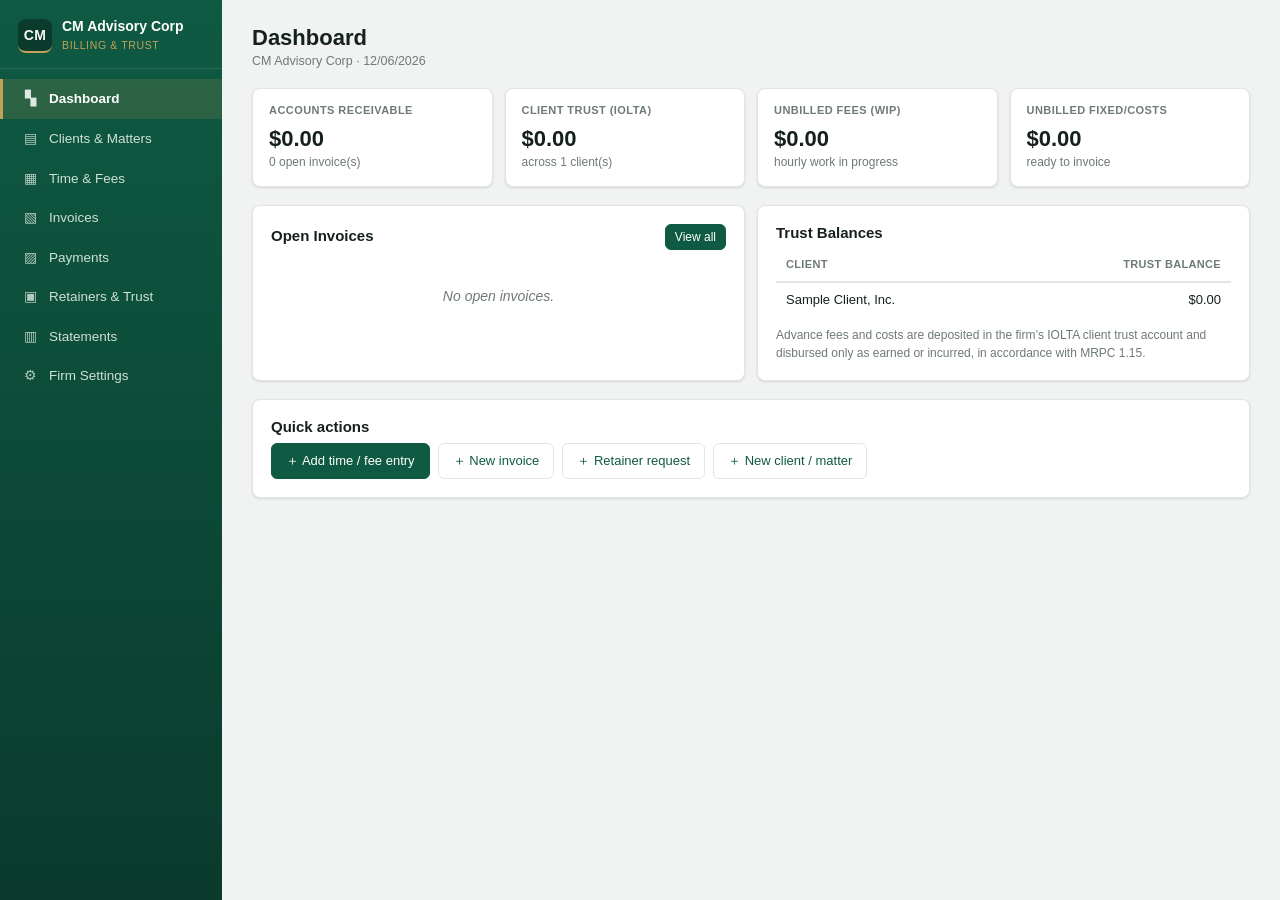
==== index.html @ bb2be41c "Move discounts from client level to matter level - Discount rules are now configured per matter (Cli" ====
<!DOCTYPE html>
<html lang="en">
<head>
<meta charset="UTF-8">
<meta name="viewport" content="width=device-width, initial-scale=1.0">
<title>Legal Billing &amp; Trust Manager</title>
<style>
  :root{
    /* CM Advisory Corp brand palette */
    --emerald:#0F5A43; --forest:#0A3B2D; --ink:#16211C; --gold:#C2A15A;
    --paper:#F7F6F1; --stone:#6E7A75;
    --bg:#f1f3f2; --panel:#ffffff; --muted:#6E7A75;
    --line:#e2e5e2; --accent:#0F5A43; --accent2:#0A3B2D; --accent-soft:#e7f0ec;
    --good:#0F5A43; --good-soft:#e7f0ec; --warn:#8a6d00; --warn-soft:#fbf3dc;
    --bad:#a8321f; --bad-soft:#fbeae7; --nc:#7a4fb5; --nc-soft:#f2ecfa;
    --radius:8px; --shadow:0 1px 3px rgba(16,33,28,.08),0 1px 2px rgba(16,33,28,.06);
  }
  *{box-sizing:border-box}
  html,body{margin:0;padding:0}
  body{font-family:'Poppins',-apple-system,BlinkMacSystemFont,"Segoe UI",Roboto,Helvetica,Arial,sans-serif;
    background:var(--bg); color:var(--ink); font-size:14px; line-height:1.45;}
  h1,h2,h3,h4{margin:0 0 .4em; font-weight:600; line-height:1.25;}
  a{color:var(--accent2);}
  button{font-family:inherit; font-size:13px; cursor:pointer;}
  input,select,textarea{font-family:inherit; font-size:13px; color:var(--ink);
    padding:7px 9px; border:1px solid var(--line); border-radius:6px; background:#fff; width:100%;}
  input:focus,select:focus,textarea:focus{outline:2px solid var(--accent-soft); border-color:var(--accent2);}
  textarea{resize:vertical; min-height:60px;}
  label{display:block; font-size:12px; color:var(--muted); margin:0 0 3px; font-weight:500;}
  .btn{background:var(--accent); color:#fff; border:1px solid var(--accent); padding:8px 14px;
    border-radius:6px; font-weight:500;}
  .btn:hover{background:var(--accent2);}
  .btn.sec{background:#fff; color:var(--accent); border-color:var(--line);}
  .btn.sec:hover{border-color:var(--accent2); background:var(--accent-soft);}
  .btn.ghost{background:transparent; color:var(--muted); border-color:transparent; padding:5px 8px;}
  .btn.ghost:hover{color:var(--ink); background:#eef0f3;}
  .btn.danger{background:#fff; color:var(--bad); border-color:var(--line);}
  .btn.danger:hover{background:var(--bad-soft); border-color:var(--bad);}
  .btn.sm{padding:5px 9px; font-size:12px;}
  .tag{display:inline-block; font-size:11px; padding:2px 8px; border-radius:20px; font-weight:600; white-space:nowrap;}
  .tag.good{background:var(--good-soft); color:var(--good);}
  .tag.warn{background:var(--warn-soft); color:var(--warn);}
  .tag.bad{background:var(--bad-soft); color:var(--bad);}
  .tag.nc{background:var(--nc-soft); color:var(--nc);}
  .tag.info{background:var(--accent-soft); color:var(--accent);}
  .tag.gray{background:#eceef1; color:var(--muted);}

  /* Layout */
  #app{display:flex; min-height:100vh;}
  #side{width:222px; background:linear-gradient(180deg,#0F5A43,#0A3B2D); color:#cfe0d8; flex:0 0 222px; padding:0; position:sticky; top:0; height:100vh; overflow:auto;}
  #side .brand{padding:18px 18px 14px; border-bottom:1px solid rgba(255,255,255,.10); display:flex; align-items:center; gap:10px;}
  #side .brand .mono{width:34px; height:34px; border-radius:8px; background:#0A3B2D; color:var(--paper); font-weight:700; font-size:14px; display:flex; align-items:center; justify-content:center; letter-spacing:.02em; border-bottom:2px solid var(--gold);}
  #side .brand b{color:#fff; font-size:14px; display:block; line-height:1.15;}
  #side .brand span{font-size:10.5px; color:var(--gold); letter-spacing:.06em; text-transform:uppercase;}
  #side nav{padding:10px 0;}
  #side nav a{display:flex; align-items:center; gap:10px; padding:10px 18px; color:#cfe0d8; text-decoration:none; font-size:13.5px; cursor:pointer; border-left:3px solid transparent;}
  #side nav a:hover{background:rgba(255,255,255,.06); color:#fff;}
  #side nav a.active{background:rgba(194,161,90,.16); color:#fff; border-left-color:var(--gold); font-weight:600;}
  #side nav a .ic{width:18px; text-align:center; opacity:.85;}
  #main{flex:1; min-width:0; padding:24px 30px 60px; max-width:1180px;}
  .topbar{display:flex; align-items:center; justify-content:space-between; margin-bottom:18px; gap:12px; flex-wrap:wrap;}
  .topbar h1{font-size:22px; margin:0;}
  .topbar .sub{color:var(--muted); font-size:12.5px;}

  .card{background:var(--panel); border:1px solid var(--line); border-radius:var(--radius); box-shadow:var(--shadow); padding:18px; margin-bottom:18px;}
  .card h3{font-size:15px; display:flex; align-items:center; gap:8px; justify-content:space-between;}
  .card h3 .r{font-weight:400;}
  .grid{display:grid; gap:12px;}
  .g2{grid-template-columns:1fr 1fr;}
  .g3{grid-template-columns:1fr 1fr 1fr;}
  .g4{grid-template-columns:repeat(4,1fr);}
  @media(max-width:760px){.g2,.g3,.g4{grid-template-columns:1fr;}}
  .row{display:flex; gap:10px; align-items:flex-end; flex-wrap:wrap;}
  .muted{color:var(--muted);}
  .small{font-size:12px;}
  .right{text-align:right;}
  .center{text-align:center;}
  .nowrap{white-space:nowrap;}
  .spacer{flex:1;}
  .hr{height:1px; background:var(--line); margin:14px 0; border:0;}
  .pill-row{display:flex; gap:8px; flex-wrap:wrap;}

  table{width:100%; border-collapse:collapse; font-size:13px;}
  th{text-align:left; font-size:11px; text-transform:uppercase; letter-spacing:.03em; color:var(--muted); font-weight:600; padding:8px 10px; border-bottom:2px solid var(--line);}
  td{padding:8px 10px; border-bottom:1px solid var(--line); vertical-align:top;}
  tr:last-child td{border-bottom:none;}
  tbody tr:hover{background:#fafbfc;}
  td.num,th.num{text-align:right; font-variant-numeric:tabular-nums; white-space:nowrap;}
  .empty{padding:30px; text-align:center; color:var(--muted); font-style:italic;}

  .stat{background:var(--panel); border:1px solid var(--line); border-radius:var(--radius); padding:14px 16px; box-shadow:var(--shadow);}
  .stat .k{font-size:11px; text-transform:uppercase; letter-spacing:.04em; color:var(--muted); font-weight:600;}
  .stat .v{font-size:22px; font-weight:700; margin-top:4px; font-variant-numeric:tabular-nums;}
  .stat .v.small{font-size:16px;}

  /* Modal */
  .modal-bg{position:fixed; inset:0; background:rgba(15,25,40,.5); display:flex; align-items:flex-start; justify-content:center; padding:40px 16px; z-index:100; overflow:auto;}
  .modal{background:#fff; border-radius:10px; width:100%; max-width:720px; box-shadow:0 20px 60px rgba(0,0,0,.3); overflow:hidden;}
  .modal.wide{max-width:920px;}
  .modal .mh{padding:16px 20px; border-bottom:1px solid var(--line); display:flex; justify-content:space-between; align-items:center;}
  .modal .mh h3{margin:0; font-size:16px;}
  .modal .mb{padding:20px; max-height:70vh; overflow:auto;}
  .modal .mf{padding:14px 20px; border-top:1px solid var(--line); display:flex; justify-content:flex-end; gap:10px; background:#fafbfc; flex-wrap:wrap;}
  .x{background:none; border:none; font-size:22px; color:var(--muted); cursor:pointer; line-height:1;}

  .chk{display:flex; align-items:center; gap:8px; font-size:13px; color:var(--ink);}
  .chk input{width:auto;}
  .fieldset{border:1px solid var(--line); border-radius:6px; padding:12px; margin-top:8px;}
  .fieldset legend{font-size:12px; color:var(--muted); font-weight:600; padding:0 6px;}
  .tier-row{display:grid; grid-template-columns:1.6fr .7fr 1.4fr auto auto; gap:8px; align-items:center; margin-bottom:8px;}
  @media(max-width:760px){.tier-row{grid-template-columns:1fr 1fr;}}

  .subhead{font-size:11px; text-transform:uppercase; letter-spacing:.04em; color:var(--muted); font-weight:700; margin:18px 0 8px; padding-bottom:5px; border-bottom:1px solid var(--line);}

  /* ===== Print document (invoice / statement / retainer) — CM Advisory brand ===== */
  #docwrap{background:#4a524e; padding:26px; display:none;}
  #docwrap.show{display:block;}
  .doc{background:#fff; max-width:8.5in; margin:0 auto 22px; padding:0.6in 0.65in; box-shadow:0 6px 26px rgba(0,0,0,.35);
    color:var(--ink); font-size:11.5px; line-height:1.5;
    font-family:'Poppins','Segoe UI',Helvetica,Arial,sans-serif;}
  .doc .lbl{color:var(--stone); font-size:9px; text-transform:uppercase; letter-spacing:.08em; font-weight:600;}
  .doc .doctitle{font-size:26px; letter-spacing:.06em; font-weight:600; color:var(--emerald); text-transform:uppercase; margin:0;}
  .doc h1,.doc h2,.doc h3{color:var(--emerald);}

  /* Masthead */
  .doc .lh{display:flex; justify-content:space-between; align-items:flex-start; gap:20px;}
  .doc .lh-logo{max-height:66px; max-width:260px;}
  .doc .lh-name{font-weight:700; color:var(--emerald); font-size:19px; line-height:1.1; letter-spacing:.01em;}
  .doc .lh-tag{color:var(--gold); font-size:9px; letter-spacing:.14em; text-transform:uppercase; margin-top:3px; font-weight:600;}
  .doc .lh-contact{font-size:10px; color:var(--stone); text-align:right; line-height:1.55;}
  .doc .lh-rule{border:none; border-top:2px solid var(--gold); margin:12px 0 0;}

  /* Meta / parties */
  .doc .meta{display:flex; justify-content:space-between; gap:24px; margin-top:20px;}
  .doc .party b{font-size:12.5px; color:var(--ink);}
  .doc .metatable{font-size:11px; min-width:220px;}
  .doc .metatable td{padding:2px 0; border:none;}
  .doc .metatable td:first-child{color:var(--stone); padding-right:16px;}
  .doc .metatable td:last-child{text-align:right; font-weight:500;}

  /* Amount-due summary band */
  .doc .summary{display:flex; margin:22px 0 6px; border:1px solid var(--line); border-radius:8px; overflow:hidden;}
  .doc .summary .cell{flex:1; padding:12px 16px; border-right:1px solid var(--line);}
  .doc .summary .cell:last-child{border-right:none;}
  .doc .summary .cell.due{background:var(--emerald); color:#fff;}
  .doc .summary .cell.due .lbl,.doc .summary .cell.due .amt{color:#fff;}
  .doc .summary .lbl{margin-bottom:3px;}
  .doc .summary .amt{font-size:17px; font-weight:600; font-variant-numeric:tabular-nums; color:var(--ink);}

  /* Line-item tables */
  .doc table{font-size:11px; border-collapse:collapse; width:100%;}
  .doc thead th{text-align:left; font-size:9px; text-transform:uppercase; letter-spacing:.06em; color:var(--stone);
    font-weight:600; padding:7px 8px; border-bottom:1px solid var(--line);}
  .doc tbody td{padding:7px 8px; border-bottom:1px solid #eef0ee; vertical-align:top;}
  .doc td.num,.doc th.num{text-align:right; font-variant-numeric:tabular-nums; white-space:nowrap;}
  .doc .sec-title td{background:var(--emerald); color:#fff; font-weight:600; text-transform:uppercase;
    letter-spacing:.06em; font-size:10px; padding:7px 10px; border:none;}
  .doc .subtot td{border-top:1px solid var(--gold); border-bottom:none; padding-top:7px; font-weight:600; color:var(--ink);}
  .doc .nc{color:var(--nc); font-style:italic;}
  .doc .muted{color:var(--stone);}
  /* Per-matter grouping */
  .doc .matter-hd{margin:22px 0 0; padding:7px 10px; background:var(--forest); color:#fff; font-weight:600;
    font-size:11.5px; letter-spacing:.03em; border-radius:5px 5px 0 0;}
  .doc .matter-hd .mnum{color:var(--gold); font-weight:500; font-size:10px; margin-left:8px;}
  .doc .matter-sub{padding:7px 10px; margin-bottom:4px;
    background:var(--paper); border:1px solid #e6e3d9; border-top:none; border-radius:0 0 5px 5px; font-weight:600; font-size:11px; color:var(--ink);}
  .doc .matter-sub .r{display:flex; justify-content:space-between; padding:1px 0;}
  .doc .matter-sub .r.disc{color:var(--emerald); font-weight:500;}
  .doc .matter-sub .r.tot{border-top:1px solid #e6e3d9; margin-top:3px; padding-top:4px;}
  .doc .matter-grp table:first-of-type{margin-top:0 !important;}

  /* Totals block */
  .doc .totals{width:290px; margin-left:auto; margin-top:14px;}
  .doc .totals td{padding:3px 2px; border:none; font-size:11px;}
  .doc .totals td:last-child{text-align:right; font-variant-numeric:tabular-nums;}
  .doc .totals tr.disc td{color:var(--emerald);}
  .doc .totals tr.rule td{border-top:1px solid var(--line); padding-top:6px;}
  .doc .totals tr.grand td{border-top:2px solid var(--emerald); font-weight:700; font-size:13.5px; padding-top:7px; color:var(--emerald);}
  .doc .totals tr.bal td{font-weight:700; font-size:13.5px; color:var(--ink);}

  /* Notes */
  .doc .note{font-size:10px; color:#3c463f; background:var(--paper); border:1px solid #e6e3d9; border-left:3px solid var(--gold);
    border-radius:5px; padding:9px 12px; margin-top:14px;}
  .doc .note b{color:var(--emerald);}
  .doc .note table td{border:none; padding:3px 8px; font-size:9.5px;}
  .doc .note table th{color:var(--stone); border-bottom:1px solid #e6e3d9; padding:3px 8px;}
  .doc .sig{margin-top:38px;}

  /* Remittance stub */
  .doc .stub{margin-top:26px; border-top:1.5px dashed var(--gold); padding-top:6px;}
  .doc .stub .cut{font-size:8.5px; color:var(--stone); letter-spacing:.12em; text-transform:uppercase; margin-bottom:8px;}
  .doc .stub .row2{display:flex; justify-content:space-between; align-items:flex-end; gap:20px;}
  .doc .stub .box{border:1px solid var(--line); border-radius:6px; padding:8px 12px; min-width:150px;}

  .docbar{position:sticky; top:0; background:var(--forest); padding:10px 16px; display:flex; gap:10px; align-items:center; margin:-26px -26px 26px; z-index:5;}
  .docbar .btn{background:var(--gold); color:var(--forest); border-color:var(--gold); font-weight:600;}
  .docbar .btn:hover{background:#d0b673;}
  .docbar .btn.sec{background:transparent; border-color:rgba(255,255,255,.3); color:#eaf0ec;}
  @media print{
    body{background:#fff;}
    #side,#main,.docbar,.noprint{display:none !important;}
    #docwrap{display:block !important; background:#fff; padding:0;}
    .doc{box-shadow:none; margin:0; max-width:none; padding:0.5in 0.55in; page-break-after:always;}
    .doc:last-child{page-break-after:auto;}
    .doc .sec-title td,.doc .summary .cell.due{-webkit-print-color-adjust:exact; print-color-adjust:exact;}
  }
</style>
</head>
<body>
<div id="app">
  <aside id="side">
    <div class="brand"><div class="mono">CM</div><div><b id="brandName">CM Advisory Corp</b><span id="brandSub">Billing &amp; Trust</span></div></div>
    <nav id="nav"></nav>
  </aside>
  <main id="main"></main>
</div>

<div id="docwrap"></div>
<div id="modalHost"></div>

<script>
/* =========================================================================
   Legal Billing & Trust Manager  —  single-file, local (localStorage) app
   Built for Michigan legal practice: itemized fees, trust/IOLTA (MRPC 1.15),
   reasonable-fee itemization (MRPC 1.5), tiered discounts.
   ========================================================================= */

/* ---------- storage ---------- */
const LS_KEY = 'legalBilling.v1';
const uid = (p='id') => p + '_' + Math.random().toString(36).slice(2,9) + Date.now().toString(36).slice(-4);

/* CM Advisory Corp primary lockup (brand guide asset), embedded for offline printing */
const BRAND_LOGO = "[data-uri]";
const BRAND_TAGLINE = "Corporate · Tax · Regulatory Advisory";

let DB = load();

function load(){
  try{
    const raw = localStorage.getItem(LS_KEY);
    if(raw) return migrate(JSON.parse(raw));
  }catch(e){ console.warn('load failed', e); }
  return seed();
}

/* Fill in newly-added fields and apply the firm letterhead once. */
function migrate(db){
  const f = db.firm || (db.firm = {});
  if(f.fax === undefined) f.fax = '';
  if(f.website === undefined) f.website = '';
  if(f.logo === undefined) f.logo = '';
  if(f.tagline === undefined) f.tagline = BRAND_TAGLINE;
  if(!f._letterhead){
    // Apply CM Advisory Corp letterhead (from the firm's letterhead document).
    f.name = 'CM Advisory Corp';
    f.line1 = '7457 Franklin Road, Suite 250';
    f.city = 'Bloomfield Hills'; f.state = 'Michigan'; f.zip = '48301';
    f.phone = '(248) 765-5427'; f.fax = '(248) 859-2985';
    f.website = '';
    f._letterhead = 'cm';
  }
  // Install the brand lockup once (users can replace or remove it in Settings).
  if(!f._brandLogo){
    if(!f.logo || f.logo === '') f.logo = BRAND_LOGO;
    f.tagline = f.tagline || BRAND_TAGLINE;
    f._brandLogo = 1;
  }
  // Move discounts from the client level to the matter level.
  (db.matters||[]).forEach(m=>{
    if(m.discount === undefined){
      const c=(db.clients||[]).find(x=>x.id===m.clientId);
      m.discount = (c && c.discount) ? JSON.parse(JSON.stringify(c.discount))
        : {type:'none', appliesTo:'hourly', note:'', tiers:[]};
    }
  });
  // Migrate existing invoices to per-matter discount snapshots/overrides.
  (db.invoices||[]).forEach(inv=>{
    if(inv.matterDiscounts === undefined){
      inv.matterDiscounts = {};
      (inv.matterIds||[]).forEach(mid=>{
        inv.matterDiscounts[mid] = {
          snapshot: inv.discountSnapshot ? JSON.parse(JSON.stringify(inv.discountSnapshot))
            : {type:'none', appliesTo:'hourly', note:'', tiers:[]},
          override: inv.discountOverride ? JSON.parse(JSON.stringify(inv.discountOverride))
            : {mode:'auto', tierId:'', customPct:0, keepAvailable:false}
        };
      });
    }
  });
  return db;
}
function save(){ localStorage.setItem(LS_KEY, JSON.stringify(DB)); }

function seed(){
  const clientId = uid('cl');
  const matterId = uid('mt');
  return {
    firm:{
      name:'CM Advisory Corp', line1:'7457 Franklin Road, Suite 250',
      city:'Bloomfield Hills', state:'Michigan', zip:'48301',
      phone:'(248) 765-5427', fax:'(248) 859-2985', website:'',
      logo:BRAND_LOGO, tagline:BRAND_TAGLINE, _letterhead:'cm', _brandLogo:1,
      email:'', barNo:'', ein:'',
      trustBank:'', trustAcct:'', invoicePrefix:'INV-', nextInvoiceNo:1001,
      retainerPrefix:'RET-', nextRetainerNo:1,
      terms:'Payment due within 30 days of invoice date.',
      trustNotice:'Advance fees and costs are deposited in the firm’s IOLTA client trust account and disbursed only as earned or incurred, in accordance with MRPC 1.15.'
    },
    timekeepers:[
      {id:uid('tk'), name:'Attorney', initials:'ATT', rate:350, active:true}
    ],
    clients:[{
      id:clientId, name:'Sample Client, Inc.', line1:'', city:'', state:'MI', zip:'',
      email:'', phone:'', contact:''
    }],
    matters:[{
      id:matterId, clientId, name:'General Representation', number:'0001',
      responsible:'', rate:350, status:'open',
      description:'',
      discount:{
        type:'tiered',
        appliesTo:'hourly',
        note:'“Paid in full” means payment of 100% of any and all fees and out-of-pocket expenses advanced, whether current or past due.',
        tiers:[
          {id:uid('t'), label:'Early payment', percent:20, cond:'days', days:10},
          {id:uid('t'), label:'Same-month payment', percent:10, cond:'eom', days:0}
        ]
      }
    }],
    entries:[],        // {id,matterId,type:'hourly'|'fixed'|'expense',date,tkId,desc,hours,rate,amount,noCharge,ncNote,invoiceId|null}
    invoices:[],       // see createInvoice
    payments:[],       // {id,clientId,invoiceId|null,date,amount,method,note}
    trust:[],          // {id,clientId,matterId|null,date,type:'deposit'|'apply'|'refund'|'adjust',amount,note,invoiceId|null}
    retainers:[],      // {id,number,clientId,matterId,date,amount,purpose,status}
    ui:{tab:'dashboard'}
  };
}

/* ---------- helpers ---------- */
const $ = (s,el=document)=>el.querySelector(s);
const money = n => (n<0?'-$':'$') + Math.abs(Number(n)||0).toLocaleString('en-US',{minimumFractionDigits:2,maximumFractionDigits:2});
const num = n => (Number(n)||0).toLocaleString('en-US',{minimumFractionDigits:2,maximumFractionDigits:2});
const esc = s => String(s??'').replace(/[&<>"]/g,c=>({'&':'&amp;','<':'&lt;','>':'&gt;','"':'&quot;'}[c]));
const todayISO = () => new Date().toISOString().slice(0,10);
function fmtDate(iso){ if(!iso) return ''; const [y,m,d]=iso.split('-'); return `${m}/${d}/${y}`; }
function cityStateZip(city,state,zip){ const cs=[city,state].filter(Boolean).join(', '); return [cs,zip].filter(Boolean).join(' '); }
function addDays(iso,n){ const d=new Date(iso+'T00:00:00'); d.setDate(d.getDate()+n); return d.toISOString().slice(0,10); }
function endOfMonth(iso){ const d=new Date(iso+'T00:00:00'); const e=new Date(d.getFullYear(), d.getMonth()+1, 0); return e.toISOString().slice(0,10); }
function clientById(id){ return DB.clients.find(c=>c.id===id); }
function matterById(id){ return DB.matters.find(m=>m.id===id); }
function mattersFor(clientId){ return DB.matters.filter(m=>m.clientId===clientId); }
function tkById(id){ return DB.timekeepers.find(t=>t.id===id); }
function tkLabel(id){ const t=tkById(id); return t?`${t.name} (${t.initials})`:'—'; }

/* entry amount recompute */
function entryAmount(e){
  if(e.type==='hourly') return e.noCharge ? 0 : round2((Number(e.hours)||0)*(Number(e.rate)||0));
  return round2(Number(e.amount)||0);
}
function round2(n){ return Math.round((Number(n)||0)*100)/100; }

/* ---------- routing ---------- */
const TABS = [
  {id:'dashboard', label:'Dashboard', ic:'▚'},
  {id:'clients', label:'Clients & Matters', ic:'▤'},
  {id:'time', label:'Time & Fees', ic:'▦'},
  {id:'invoices', label:'Invoices', ic:'▧'},
  {id:'payments', label:'Payments', ic:'▨'},
  {id:'trust', label:'Retainers & Trust', ic:'▣'},
  {id:'statements', label:'Statements', ic:'▥'},
  {id:'settings', label:'Firm Settings', ic:'⚙'},
];

function render(){
  $('#brandName').textContent = DB.firm.name || 'Legal Billing';
  const nav = $('#nav');
  nav.innerHTML = TABS.map(t=>`<a data-tab="${t.id}" class="${DB.ui.tab===t.id?'active':''}"><span class="ic">${t.ic}</span>${t.label}</a>`).join('');
  nav.querySelectorAll('a').forEach(a=>a.onclick=()=>{ DB.ui.tab=a.dataset.tab; save(); render(); window.scrollTo(0,0); });
  const main = $('#main');
  hideDoc();
  ({dashboard:viewDashboard, clients:viewClients, time:viewTime, invoices:viewInvoices,
    payments:viewPayments, trust:viewTrust, statements:viewStatements, settings:viewSettings}[DB.ui.tab]||viewDashboard)(main);
}

/* =========================================================================
   DASHBOARD
   ========================================================================= */
function viewDashboard(main){
  const openInv = DB.invoices.filter(i=>i.status!=='paid'&&i.status!=='void');
  const arTotal = openInv.reduce((s,i)=>s+invoiceBalance(i),0);
  const trustTotal = DB.clients.reduce((s,c)=>s+trustBalance(c.id),0);
  const wipHourly = unbilledEntries().filter(e=>e.type==='hourly').reduce((s,e)=>s+entryAmount(e),0);
  const wipOther = unbilledEntries().filter(e=>e.type!=='hourly').reduce((s,e)=>s+entryAmount(e),0);

  main.innerHTML = `
    <div class="topbar"><div><h1>Dashboard</h1><div class="sub">${esc(DB.firm.name)} · ${fmtDate(todayISO())}</div></div></div>
    <div class="grid g4" style="margin-bottom:18px">
      <div class="stat"><div class="k">Accounts Receivable</div><div class="v">${money(arTotal)}</div><div class="small muted">${openInv.length} open invoice(s)</div></div>
      <div class="stat"><div class="k">Client Trust (IOLTA)</div><div class="v">${money(trustTotal)}</div><div class="small muted">across ${DB.clients.length} client(s)</div></div>
      <div class="stat"><div class="k">Unbilled Fees (WIP)</div><div class="v">${money(wipHourly)}</div><div class="small muted">hourly work in progress</div></div>
      <div class="stat"><div class="k">Unbilled Fixed/Costs</div><div class="v">${money(wipOther)}</div><div class="small muted">ready to invoice</div></div>
    </div>

    <div class="grid g2">
      <div class="card">
        <h3>Open Invoices <span class="r"><button class="btn sm" data-go="invoices">View all</button></span></h3>
        ${openInv.length? `<table><thead><tr><th>Invoice</th><th>Client</th><th class="num">Balance</th><th>Status</th></tr></thead><tbody>`+
          openInv.slice(0,8).map(i=>`<tr style="cursor:pointer" data-openinv="${i.id}"><td><b>${esc(i.number)}</b><br><span class="small muted">${fmtDate(i.date)}</span></td>
            <td>${esc(clientById(i.clientId)?.name||'—')}</td><td class="num">${money(invoiceBalance(i))}</td><td>${invStatusTag(i)}</td></tr>`).join('')+
          `</tbody></table>` : `<div class="empty">No open invoices.</div>`}
      </div>
      <div class="card">
        <h3>Trust Balances</h3>
        ${DB.clients.length? `<table><thead><tr><th>Client</th><th class="num">Trust Balance</th></tr></thead><tbody>`+
          DB.clients.map(c=>`<tr><td>${esc(c.name)}</td><td class="num ${trustBalance(c.id)<0?'':''}">${money(trustBalance(c.id))}</td></tr>`).join('')+
          `</tbody></table>` : `<div class="empty">No clients yet.</div>`}
        <div class="note small muted" style="margin-top:10px">${esc(DB.firm.trustNotice)}</div>
      </div>
    </div>

    <div class="card">
      <h3>Quick actions</h3>
      <div class="pill-row">
        <button class="btn" data-go="time">＋ Add time / fee entry</button>
        <button class="btn sec" data-go="invoices" id="qNewInv">＋ New invoice</button>
        <button class="btn sec" data-go="trust" id="qRetainer">＋ Retainer request</button>
        <button class="btn sec" data-go="clients">＋ New client / matter</button>
      </div>
    </div>`;
  main.querySelectorAll('[data-go]').forEach(b=>b.onclick=()=>{ DB.ui.tab=b.dataset.go; save(); render(); });
  main.querySelectorAll('[data-openinv]').forEach(t=>t.onclick=()=>{ openInvoiceDoc(t.dataset.openinv); });
}

/* =========================================================================
   CLIENTS & MATTERS
   ========================================================================= */
function viewClients(main){
  main.innerHTML = `
    <div class="topbar"><div><h1>Clients &amp; Matters</h1><div class="sub">Client billing profiles, matters, and discount rules</div></div>
      <button class="btn" id="newClient">＋ New Client</button></div>
    <div id="clientList"></div>`;
  $('#newClient').onclick=()=>editClient();
  const list = $('#clientList');
  if(!DB.clients.length){ list.innerHTML=`<div class="card"><div class="empty">No clients yet. Create your first client to begin.</div></div>`; return; }
  list.innerHTML = DB.clients.map(c=>{
    const ms = mattersFor(c.id);
    return `<div class="card">
      <h3>${esc(c.name)}
        <span class="r">
          <button class="btn sm sec" data-editcl="${c.id}">Edit</button>
          <button class="btn sm sec" data-addmt="${c.id}">＋ Matter</button>
        </span></h3>
      <div class="small muted" style="margin-bottom:6px">
        ${[c.line1, [c.city,c.state,c.zip].filter(Boolean).join(', ')].filter(Boolean).join(' · ')||'No address'}
        ${c.email?' · '+esc(c.email):''} ${c.phone?' · '+esc(c.phone):''}
      </div>
      ${ms.length? `<table><thead><tr><th>Matter</th><th>No.</th><th class="num">Rate</th><th>Discount</th><th>Status</th><th class="num">Unbilled</th><th></th></tr></thead><tbody>`+
        ms.map(m=>{
          const wip = unbilledEntries().filter(e=>e.matterId===m.id).reduce((s,e)=>s+entryAmount(e),0);
          return `<tr><td><b>${esc(m.name)}</b>${m.description?`<br><span class="small muted">${esc(m.description)}</span>`:''}</td>
            <td class="small">${esc(m.number||'—')}</td><td class="num">${money(m.rate)}</td>
            <td>${discountSummary(m)}</td>
            <td>${m.status==='open'?'<span class="tag good">Open</span>':'<span class="tag gray">Closed</span>'}</td>
            <td class="num">${money(wip)}</td>
            <td class="right"><button class="btn ghost sm" data-editmt="${m.id}">Edit</button></td></tr>`;
        }).join('')+`</tbody></table>` : `<div class="empty small">No matters yet.</div>`}
    </div>`;
  }).join('');
  list.querySelectorAll('[data-editcl]').forEach(b=>b.onclick=()=>editClient(clientById(b.dataset.editcl)));
  list.querySelectorAll('[data-addmt]').forEach(b=>b.onclick=()=>editMatter(null,b.dataset.addmt));
  list.querySelectorAll('[data-editmt]').forEach(b=>b.onclick=()=>editMatter(matterById(b.dataset.editmt)));
}

function discountSummary(o){
  const d=o.discount||{type:'none'};
  if(d.type==='none') return `<span class="tag gray">None</span>`;
  const scope = d.appliesTo==='all'?'all fees':'hourly';
  if(d.type==='flat') return `<span class="tag info" title="Flat ${d.tiers?.[0]?.percent||0}% off ${scope}">Flat ${d.tiers?.[0]?.percent||0}%</span>`;
  const tiers=(d.tiers||[]).map(t=>`<span class="tag info" title="${esc(condLabel(t))}">${t.percent}%</span>`).join(' ');
  return `${tiers} <span class="small muted">(${scope})</span>`;
}
function condLabel(t){
  if(t.cond==='days') return `if paid in full within ${t.days} day(s) of invoice`;
  if(t.cond==='eom') return `if paid in full by end of invoice month`;
  if(t.cond==='date') return `if paid in full by ${fmtDate(t.byDate)}`;
  return 'always';
}

/* Reusable discount-rules editor. Appends a fieldset to `body` and mutates target.discount. */
function renderDiscountFieldset(body, target){
  if(!target.discount) target.discount={type:'none', appliesTo:'hourly', note:'', tiers:[]};
  const d=target.discount;
  const fs=document.createElement('div');
  fs.innerHTML=`<fieldset class="fieldset" style="margin-top:16px">
    <legend>Discount rules (this matter)</legend>
    <div class="grid g2">
      <div><label>Discount type</label>
        <select id="d_type">
          <option value="none">None</option>
          <option value="flat">Flat (single %)</option>
          <option value="tiered">Tiered (by payment date)</option>
        </select></div>
      <div><label>Applies to</label>
        <select id="d_applies">
          <option value="hourly">Hourly fees only</option>
          <option value="all">All fees (hourly + fixed)</option>
        </select></div>
    </div>
    <div id="tiersWrap" style="margin-top:10px"></div>
    <div><label>“Paid in full” / discount note (prints on invoice)</label>
      <textarea id="d_note">${esc(d.note||'')}</textarea></div>
  </fieldset>`;
  body.appendChild(fs);
  $('#d_type',body).value=d.type||'none'; $('#d_applies',body).value=d.appliesTo||'hourly';
  function renderTiers(){
    const type=$('#d_type',body).value;
    const wrap=$('#tiersWrap',body);
    if(type==='none'){ wrap.innerHTML=`<div class="small muted">This matter receives no discount.</div>`; return; }
    if(type==='flat'){
      if(!d.tiers[0]) d.tiers[0]={id:uid('t'),label:'Discount',percent:10,cond:'always',days:0};
      d.tiers=[d.tiers[0]];
      wrap.innerHTML=`<div class="row"><div style="max-width:160px"><label>Percent off</label>
        <input type="number" id="flat_pct" value="${d.tiers[0].percent}" min="0" max="100" step="0.5"></div>
        <div class="small muted">Applied to every invoice automatically.</div></div>`;
      $('#flat_pct',body).oninput=e=>d.tiers[0].percent=Number(e.target.value)||0;
      return;
    }
    wrap.innerHTML=`<div id="tierList"></div><button class="btn sec sm" id="addTier" type="button">＋ Add tier</button>`;
    drawTierList();
    $('#addTier',body).onclick=()=>{ d.tiers.push({id:uid('t'),label:'',percent:10,cond:'days',days:10}); drawTierList(); };
    function drawTierList(){
      const tl=$('#tierList',body);
      tl.innerHTML=d.tiers.map((t,i)=>`
        <div class="tier-row" data-i="${i}">
          <input placeholder="Label (e.g. Early payment)" class="t_label" value="${esc(t.label)}">
          <input type="number" class="t_pct" value="${t.percent}" min="0" max="100" step="0.5" title="Percent">
          <select class="t_cond">
            <option value="days"${t.cond==='days'?' selected':''}>within N days of invoice</option>
            <option value="eom"${t.cond==='eom'?' selected':''}>by end of invoice month</option>
          </select>
          <input type="number" class="t_days" value="${t.days||0}" min="0" step="1" title="Days" style="${t.cond==='days'?'':'visibility:hidden'}">
          <button class="btn ghost sm t_del" type="button" title="Remove">✕</button>
        </div>`).join('') || `<div class="small muted">No tiers.</div>`;
      tl.querySelectorAll('.tier-row').forEach(r=>{
        const i=+r.dataset.i, t=d.tiers[i];
        r.querySelector('.t_label').oninput=e=>t.label=e.target.value;
        r.querySelector('.t_pct').oninput=e=>t.percent=Number(e.target.value)||0;
        r.querySelector('.t_days').oninput=e=>t.days=Number(e.target.value)||0;
        r.querySelector('.t_cond').onchange=e=>{ t.cond=e.target.value; drawTierList(); };
        r.querySelector('.t_del').onclick=()=>{ d.tiers.splice(i,1); drawTierList(); };
      });
    }
  }
  renderTiers();
  $('#d_type',body).onchange=renderTiers;
}
/* Read the discount fieldset back into target.discount. */
function commitDiscountFieldset(target){
  if(!target.discount) target.discount={type:'none',appliesTo:'hourly',note:'',tiers:[]};
  target.discount.type=$('#d_type').value;
  target.discount.appliesTo=$('#d_applies').value;
  target.discount.note=$('#d_note').value;
  if(target.discount.type==='none') target.discount.tiers=[];
}

function editClient(c){
  const isNew=!c;
  c = c ? JSON.parse(JSON.stringify(c)) : {id:uid('cl'), name:'', line1:'', city:'', state:'MI', zip:'', email:'', phone:'', contact:''};
  openModal(isNew?'New Client':'Edit Client', body=>{
    body.innerHTML = `
      <div class="grid g2">
        <div><label>Client name *</label><input id="c_name" value="${esc(c.name)}"></div>
        <div><label>Contact person</label><input id="c_contact" value="${esc(c.contact)}"></div>
        <div><label>Address line</label><input id="c_line1" value="${esc(c.line1)}"></div>
        <div class="grid g3" style="gap:8px">
          <div><label>City</label><input id="c_city" value="${esc(c.city)}"></div>
          <div><label>State</label><input id="c_state" value="${esc(c.state)}"></div>
          <div><label>ZIP</label><input id="c_zip" value="${esc(c.zip)}"></div>
        </div>
        <div><label>Email</label><input id="c_email" value="${esc(c.email)}"></div>
        <div><label>Phone</label><input id="c_phone" value="${esc(c.phone)}"></div>
      </div>
      <div class="small muted" style="margin-top:10px">Discounts are configured per matter — set them when you add or edit a matter.</div>`;
  }, ()=>{
    const g=id=>$('#'+id).value.trim();
    c.name=g('c_name'); if(!c.name){ alert('Client name is required.'); return false; }
    c.contact=g('c_contact'); c.line1=g('c_line1'); c.city=g('c_city'); c.state=g('c_state'); c.zip=g('c_zip');
    c.email=g('c_email'); c.phone=g('c_phone');
    const ex=DB.clients.find(x=>x.id===c.id);
    if(ex) Object.assign(ex,c); else DB.clients.push(c);
    save(); render(); return true;
  });
}

function editMatter(m, clientId){
  const isNew=!m;
  m = m ? JSON.parse(JSON.stringify(m)) : {id:uid('mt'), clientId, name:'', number:'', responsible:'', rate:(clientDefaultRate(clientId)), status:'open', description:'', discount:{type:'none',appliesTo:'hourly',note:'',tiers:[]}};
  if(!m.discount) m.discount={type:'none',appliesTo:'hourly',note:'',tiers:[]};
  openModal(isNew?'New Matter':'Edit Matter', body=>{
    body.innerHTML=`
      <div class="grid g2">
        <div><label>Client</label><select id="m_client">${DB.clients.map(c=>`<option value="${c.id}"${c.id===m.clientId?' selected':''}>${esc(c.name)}</option>`).join('')}</select></div>
        <div><label>Matter / file number</label><input id="m_number" value="${esc(m.number)}"></div>
        <div style="grid-column:1/-1"><label>Matter name *</label><input id="m_name" value="${esc(m.name)}"></div>
        <div><label>Default hourly rate</label><input type="number" id="m_rate" value="${m.rate}" step="5"></div>
        <div><label>Responsible attorney</label><input id="m_resp" value="${esc(m.responsible)}"></div>
        <div><label>Status</label><select id="m_status"><option value="open"${m.status==='open'?' selected':''}>Open</option><option value="closed"${m.status==='closed'?' selected':''}>Closed</option></select></div>
        <div style="grid-column:1/-1"><label>Description (optional)</label><textarea id="m_desc">${esc(m.description)}</textarea></div>
      </div>`;
    renderDiscountFieldset(body, m);
  }, ()=>{
    m.clientId=$('#m_client').value; m.number=$('#m_number').value.trim(); m.name=$('#m_name').value.trim();
    if(!m.name){ alert('Matter name required.'); return false; }
    m.rate=Number($('#m_rate').value)||0; m.responsible=$('#m_resp').value.trim();
    m.status=$('#m_status').value; m.description=$('#m_desc').value.trim();
    commitDiscountFieldset(m);
    const ex=DB.matters.find(x=>x.id===m.id);
    if(ex) Object.assign(ex,m); else DB.matters.push(m);
    save(); render(); return true;
  }, isNew?null:{delete:()=>{
    if(DB.entries.some(e=>e.matterId===m.id)){ alert('Cannot delete: this matter has time/fee entries.'); return; }
    if(confirm('Delete this matter?')){ DB.matters=DB.matters.filter(x=>x.id!==m.id); save(); render(); closeModal(); }
  }});
}
function clientDefaultRate(clientId){
  const ms=mattersFor(clientId); if(ms[0]) return ms[0].rate;
  return DB.timekeepers[0]?.rate||350;
}

/* =========================================================================
   TIME & FEES
   ========================================================================= */
function viewTime(main){
  const f = viewTime._f || (viewTime._f={clientId:'', matterId:'', type:'all', unbilled:true});
  main.innerHTML=`
    <div class="topbar"><div><h1>Time &amp; Fees</h1><div class="sub">Hourly time, fixed fees, and out-of-pocket expenses</div></div>
      <div class="pill-row">
        <button class="btn" data-add="hourly">＋ Hourly time</button>
        <button class="btn sec" data-add="fixed">＋ Fixed fee</button>
        <button class="btn sec" data-add="expense">＋ Expense</button>
      </div></div>
    <div class="card">
      <div class="row" style="margin-bottom:12px">
        <div style="min-width:200px"><label>Client</label><select id="f_client"><option value="">All clients</option>${DB.clients.map(c=>`<option value="${c.id}">${esc(c.name)}</option>`).join('')}</select></div>
        <div style="min-width:200px"><label>Matter</label><select id="f_matter"><option value="">All matters</option></select></div>
        <div style="min-width:140px"><label>Type</label><select id="f_type"><option value="all">All types</option><option value="hourly">Hourly</option><option value="fixed">Fixed fee</option><option value="expense">Expense</option></select></div>
        <div><label>&nbsp;</label><label class="chk"><input type="checkbox" id="f_unbilled"> Unbilled only</label></div>
      </div>
      <div id="entryTable"></div>
    </div>`;
  const cS=$('#f_client'), mS=$('#f_matter'), tS=$('#f_type'), uC=$('#f_unbilled');
  cS.value=f.clientId; tS.value=f.type; uC.checked=f.unbilled;
  function fillMatters(){
    mS.innerHTML=`<option value="">All matters</option>`+ (f.clientId?mattersFor(f.clientId):DB.matters)
      .map(m=>`<option value="${m.id}">${esc((clientById(m.clientId)?.name||'')+' — '+m.name)}</option>`).join('');
    mS.value=f.matterId||'';
  }
  fillMatters();
  cS.onchange=()=>{ f.clientId=cS.value; f.matterId=''; fillMatters(); drawEntries(); };
  mS.onchange=()=>{ f.matterId=mS.value; drawEntries(); };
  tS.onchange=()=>{ f.type=tS.value; drawEntries(); };
  uC.onchange=()=>{ f.unbilled=uC.checked; drawEntries(); };
  main.querySelectorAll('[data-add]').forEach(b=>b.onclick=()=>editEntry(null,b.dataset.add,f.matterId));
  drawEntries();

  function drawEntries(){
    let list = DB.entries.slice();
    if(f.clientId) list=list.filter(e=>matterById(e.matterId)?.clientId===f.clientId);
    if(f.matterId) list=list.filter(e=>e.matterId===f.matterId);
    if(f.type!=='all') list=list.filter(e=>e.type===f.type);
    if(f.unbilled) list=list.filter(e=>!e.invoiceId);
    list.sort((a,b)=>(b.date||'').localeCompare(a.date||''));
    const tbl=$('#entryTable');
    if(!list.length){ tbl.innerHTML=`<div class="empty">No entries match.</div>`; return; }
    const total=list.reduce((s,e)=>s+entryAmount(e),0);
    tbl.innerHTML=`<table><thead><tr>
      <th>Date</th><th>Matter</th><th>Type</th><th>Description</th><th class="num">Hrs</th><th class="num">Rate</th><th class="num">Amount</th><th>Status</th><th></th>
      </tr></thead><tbody>`+
      list.map(e=>{
        const m=matterById(e.matterId), c=clientById(m?.clientId);
        return `<tr>
          <td class="nowrap">${fmtDate(e.date)}</td>
          <td class="small">${esc(c?.name||'')}<br>${esc(m?.name||'')}</td>
          <td>${typeTag(e.type)}</td>
          <td>${esc(e.desc)} ${e.noCharge?`<div><span class="tag nc">No Charge</span> <span class="small muted">${esc(e.ncNote||'')}</span></div>`:''}</td>
          <td class="num">${e.type==='hourly'?num(e.hours):''}</td>
          <td class="num">${e.type==='hourly'?money(e.rate):''}</td>
          <td class="num">${e.noCharge?'<span class="muted">$0.00</span>':money(entryAmount(e))}</td>
          <td>${e.invoiceId?`<span class="tag gray">Billed</span>`:`<span class="tag good">Unbilled</span>`}</td>
          <td class="right">${e.invoiceId?'':`<button class="btn ghost sm" data-edit="${e.id}">Edit</button>`}</td>
        </tr>`;
      }).join('')+
      `</tbody><tfoot><tr><td colspan="6" class="right"><b>Total (charged):</b></td><td class="num"><b>${money(total)}</b></td><td colspan="2"></td></tr></tfoot></table>`;
    tbl.querySelectorAll('[data-edit]').forEach(b=>b.onclick=()=>editEntry(DB.entries.find(x=>x.id===b.dataset.edit)));
  }
}
function typeTag(t){ return t==='hourly'?'<span class="tag info">Hourly</span>':t==='fixed'?'<span class="tag warn">Fixed</span>':'<span class="tag gray">Expense</span>'; }

function editEntry(e, type, presetMatter, prefill){
  const isNew=!e;
  type = e?e.type:type;
  const defaults = {id:uid('en'), matterId:presetMatter||'', type, date:todayISO(), tkId:DB.timekeepers[0]?.id||'',
        desc:'', hours:0, rate:0, amount:0, noCharge:false, ncNote:'No charge as a professional courtesy.', invoiceId:null};
  e = e ? {...e} : {...defaults, ...(prefill||{}), id:uid('en'), type, invoiceId:null};
  openModal(isNew?('New '+(type==='hourly'?'Hourly Entry':type==='fixed'?'Fixed Fee':'Expense')):'Edit Entry', body=>{
    body.innerHTML=`
      <div class="grid g2">
        <div><label>Client &amp; Matter *</label><select id="e_matter">
          <option value="">— select —</option>
          ${DB.matters.map(m=>`<option value="${m.id}"${m.id===e.matterId?' selected':''}>${esc((clientById(m.clientId)?.name||'')+' — '+m.name)}</option>`).join('')}
        </select></div>
        <div><label>Date</label><input type="date" id="e_date" value="${e.date}"></div>
        ${type==='hourly'?`
        <div><label>Timekeeper</label><select id="e_tk">${DB.timekeepers.map(t=>`<option value="${t.id}"${t.id===e.tkId?' selected':''}>${esc(t.name+' ('+t.initials+')')}</option>`).join('')}</select></div>
        <div class="grid g2" style="gap:8px">
          <div><label>Hours</label><input type="number" id="e_hours" value="${e.hours}" step="0.1" min="0"></div>
          <div><label>Rate ($/hr)</label><input type="number" id="e_rate" value="${e.rate}" step="5" min="0"></div>
        </div>`:`
        <div><label>Amount ($)</label><input type="number" id="e_amount" value="${e.amount}" step="0.01" min="0"></div>`}
        <div style="grid-column:1/-1"><label>Description of services / expense *</label><textarea id="e_desc">${esc(e.desc)}</textarea></div>
      </div>
      ${type==='hourly'?`
      <fieldset class="fieldset" style="margin-top:12px">
        <legend>No-charge</legend>
        <label class="chk"><input type="checkbox" id="e_nc" ${e.noCharge?'checked':''}> Mark as <b style="margin:0 3px">No Charge</b> (shown on invoice, excluded from total)</label>
        <div id="ncNoteWrap" style="margin-top:8px;${e.noCharge?'':'display:none'}">
          <label>No-charge note (customizable)</label>
          <input id="e_ncnote" value="${esc(e.ncNote||'')}">
        </div>
      </fieldset>
      <div class="note small muted" style="background:var(--accent-soft);border-color:var(--accent-soft);margin-top:10px">
        Amount preview: <b id="amtPrev"></b></div>`:''}`;
    if(type==='hourly'){
      const nc=$('#e_nc',body), noteWrap=$('#ncNoteWrap',body);
      nc.onchange=()=>{ noteWrap.style.display=nc.checked?'':'none'; upd(); };
      const upd=()=>{ const h=Number($('#e_hours',body).value)||0, r=Number($('#e_rate',body).value)||0;
        $('#amtPrev',body).textContent = nc.checked?'$0.00 (No Charge)':money(h*r); };
      $('#e_hours',body).oninput=upd; $('#e_rate',body).oninput=upd;
      // auto-fill rate from matter
      $('#e_matter',body).onchange=ev=>{ const m=matterById(ev.target.value); if(m && !Number($('#e_rate',body).value)) $('#e_rate',body).value=m.rate; upd(); };
      upd();
    }
  }, persist, buildExtra(), null);

  // Validate + write the entry to the database; returns the saved entry or false.
  function persist(){
    e.matterId=$('#e_matter').value; if(!e.matterId){ alert('Select a matter.'); return false; }
    e.date=$('#e_date').value; e.desc=$('#e_desc').value.trim();
    if(!e.desc){ alert('Description is required (MRPC 1.5 — services must be itemized).'); return false; }
    if(type==='hourly'){
      e.tkId=$('#e_tk').value; e.hours=Number($('#e_hours').value)||0; e.rate=Number($('#e_rate').value)||0;
      e.noCharge=$('#e_nc').checked; e.ncNote=$('#e_ncnote')?.value||'';
    }else{ e.amount=Number($('#e_amount').value)||0; }
    const ex=DB.entries.find(x=>x.id===e.id);
    if(ex) Object.assign(ex,e); else DB.entries.push({...e});
    save(); render();
    return {...e};
  }
  function buildExtra(){
    const extra={ buttons:[
      {label:'Save & New', cls:'sec', onClick:()=>{ const s=persist(); if(s) editEntry(null, type, s.matterId, {matterId:s.matterId, date:s.date, tkId:s.tkId, rate:s.rate}); }},
      {label:'Save & Duplicate', cls:'sec', onClick:()=>{ const s=persist(); if(s) editEntry(null, type, s.matterId, s); }},
    ]};
    if(!isNew) extra.delete=()=>{ if(confirm('Delete this entry?')){ DB.entries=DB.entries.filter(x=>x.id!==e.id); save(); render(); closeModal(); } };
    return extra;
  }
}

function unbilledEntries(){ return DB.entries.filter(e=>!e.invoiceId); }

/* =========================================================================
   INVOICES
   ========================================================================= */
function viewInvoices(main){
  main.innerHTML=`
    <div class="topbar"><div><h1>Invoices</h1><div class="sub">Itemized invoices with hourly fees, fixed fees, and expenses</div></div>
      <button class="btn" id="newInv">＋ New Invoice</button></div>
    <div class="card"><div id="invTable"></div></div>`;
  $('#newInv').onclick=()=>newInvoiceFlow();
  const t=$('#invTable');
  if(!DB.invoices.length){ t.innerHTML=`<div class="empty">No invoices yet.</div>`; return; }
  const inv=DB.invoices.slice().sort((a,b)=>(b.date||'').localeCompare(a.date||''));
  t.innerHTML=`<table><thead><tr><th>Invoice</th><th>Client / Matter</th><th>Date</th><th class="num">Total</th><th class="num">Paid</th><th class="num">Balance</th><th>Status</th><th></th></tr></thead><tbody>`+
    inv.map(i=>{
      const c=clientById(i.clientId);
      return `<tr>
        <td><b>${esc(i.number)}</b></td>
        <td>${esc(c?.name||'—')}<br><span class="small muted">${esc(i.matterNames||'')}</span></td>
        <td class="nowrap">${fmtDate(i.date)}</td>
        <td class="num">${money(i.grandTotal)}</td>
        <td class="num">${money(invoicePaid(i))}</td>
        <td class="num">${money(invoiceBalance(i))}</td>
        <td>${invStatusTag(i)}</td>
        <td class="right nowrap">
          <button class="btn ghost sm" data-view="${i.id}">Open</button>
          <button class="btn ghost sm" data-pay="${i.id}">Payment</button>
        </td></tr>`;
    }).join('')+`</tbody></table>`;
  t.querySelectorAll('[data-view]').forEach(b=>b.onclick=()=>openInvoiceDoc(b.dataset.view));
  t.querySelectorAll('[data-pay]').forEach(b=>b.onclick=()=>recordPayment(b.dataset.pay));
}
function invStatusTag(i){
  if(i.status==='void') return '<span class="tag gray">Void</span>';
  const bal=invoiceBalance(i);
  if(bal<=0.005) return '<span class="tag good">Paid</span>';
  if(invoicePaid(i)>0) return '<span class="tag warn">Partial</span>';
  return '<span class="tag bad">Open</span>';
}
/* Amount of a single payment applied to a given invoice (supports multi-invoice allocations). */
function paymentAppliedTo(p, invId){
  if(Array.isArray(p.allocations)) return round2(p.allocations.filter(a=>a.invoiceId===invId).reduce((s,a)=>s+(Number(a.amount)||0),0));
  return p.invoiceId===invId ? round2(p.amount) : 0;
}
function paymentApplied(p){
  if(Array.isArray(p.allocations)) return round2(p.allocations.reduce((s,a)=>s+(Number(a.amount)||0),0));
  return p.invoiceId ? round2(p.amount) : 0;
}
function paymentUnapplied(p){ return round2((Number(p.amount)||0) - paymentApplied(p)); }
function clientCredit(clientId){ return round2(DB.payments.filter(p=>p.clientId===clientId).reduce((s,p)=>s+paymentUnapplied(p),0)); }

function invoicePaid(i){
  const fromPay = DB.payments.reduce((s,p)=>s+paymentAppliedTo(p,i.id),0);
  const fromTrust = DB.trust.filter(t=>t.invoiceId===i.id&&t.type==='apply').reduce((s,t)=>s+t.amount,0);
  return round2(fromPay+fromTrust);
}
function invoiceBalance(i){ if(i.status==='void') return 0; return round2((i.grandTotal||0) - invoicePaid(i)); }
function openInvoicesFor(clientId){
  return DB.invoices.filter(i=>i.clientId===clientId && i.status!=='void' && invoiceBalance(i)>0.005)
    .sort((a,b)=>(a.date||'').localeCompare(b.date||''));
}
/* Balance of an invoice using only payments/credits dated on or before asOf. */
function invoiceBalanceAsOf(inv, asOf){
  if(inv.status==='void') return 0;
  const paid = DB.payments.reduce((s,p)=> s + (((p.date||'')<=asOf) ? paymentAppliedTo(p,inv.id) : 0), 0)
    + DB.trust.filter(t=>t.invoiceId===inv.id && t.type==='apply' && (t.date||'')<=asOf).reduce((s,t)=>s+t.amount,0);
  return round2((inv.grandTotal||0) - paid);
}
/* Snapshot of a client's outstanding prior invoices as of a date (for "Previous Balance"). */
function prevBalanceSnapshot(clientId, asOf, excludeInvId){
  const priors = DB.invoices
    .filter(i=>i.clientId===clientId && i.id!==excludeInvId && i.status!=='void' && (i.date||'')<=asOf)
    .map(i=>({id:i.id, number:i.number, date:i.date, matterNames:i.matterNames, balance:invoiceBalanceAsOf(i, asOf)}))
    .filter(x=>x.balance>0.005)
    .sort((a,b)=>(a.date||'').localeCompare(b.date||''));
  return {prevBalance:round2(priors.reduce((s,x)=>s+x.balance,0)), priors};
}

/* ---- New-invoice flow: pick client + matters, select unbilled entries ---- */
function newInvoiceFlow(){
  if(!DB.clients.length){ alert('Create a client first.'); return; }
  // Default: include ALL of the client's matters on one invoice.
  let sel = {clientId:DB.clients[0].id, matterIds:new Set(mattersFor(DB.clients[0].id).map(m=>m.id)), entryIds:new Set(), date:todayISO()};
  openModal('New Invoice — select work', body=>{
    body.innerHTML=`
      <div class="grid g2">
        <div><label>Client *</label><select id="i_client">${DB.clients.map(c=>`<option value="${c.id}">${esc(c.name)}</option>`).join('')}</select></div>
        <div><label>Invoice date</label><input type="date" id="i_date" value="${sel.date}"></div>
      </div>
      <div class="subhead">Matters to include</div>
      <div class="small muted" style="margin-bottom:6px">All of the client’s matters are included on one invoice by default — uncheck any you want to leave off.</div>
      <div id="matterPick"></div>
      <div class="subhead">Unbilled entries</div>
      <div class="small muted" style="margin-bottom:6px">Only unbilled entries for the selected matter(s) are shown. No-charge items may be included; they print but don’t add to the total.</div>
      <div id="entryPick"></div>`;
    const cS=$('#i_client',body); cS.value=sel.clientId;
    cS.onchange=()=>{ sel.clientId=cS.value; sel.matterIds=new Set(mattersFor(cS.value).map(m=>m.id)); sel.entryIds=new Set(); sel._touched=false; drawMatters(); drawEntries(); };
    $('#i_date',body).onchange=e=>sel.date=e.target.value;
    function drawMatters(){
      const ms=mattersFor(sel.clientId);
      const w=$('#matterPick',body);
      if(!ms.length){ w.innerHTML=`<div class="small muted">This client has no matters.</div>`; return; }
      w.innerHTML=ms.map(m=>{
        const wip=unbilledEntries().filter(e=>e.matterId===m.id).length;
        return `<label class="chk" style="margin:4px 0"><input type="checkbox" class="mck" value="${m.id}" ${sel.matterIds.has(m.id)?'checked':''}>
          ${esc(m.name)} <span class="small muted">(${wip} unbilled)</span></label>`;
      }).join('');
      w.querySelectorAll('.mck').forEach(ck=>ck.onchange=()=>{ ck.checked?sel.matterIds.add(ck.value):sel.matterIds.delete(ck.value); drawEntries(); });
    }
    function drawEntries(){
      const w=$('#entryPick',body);
      const mids=[...sel.matterIds];
      if(!mids.length){ w.innerHTML=`<div class="small muted">Select at least one matter.</div>`; return; }
      const list=unbilledEntries().filter(e=>mids.includes(e.matterId)).sort((a,b)=>(a.date||'').localeCompare(b.date||''));
      if(!list.length){ w.innerHTML=`<div class="small muted">No unbilled entries for the selected matter(s).</div>`; return; }
      // default select all
      list.forEach(e=>{ if(!sel._touched) sel.entryIds.add(e.id); });
      sel._touched=true;
      w.innerHTML=`<table><thead><tr><th><input type="checkbox" id="ckAll"></th><th>Date</th><th>Type</th><th>Description</th><th class="num">Amount</th></tr></thead><tbody>`+
        list.map(e=>`<tr><td><input type="checkbox" class="eck" value="${e.id}" ${sel.entryIds.has(e.id)?'checked':''}></td>
          <td class="nowrap">${fmtDate(e.date)}</td><td>${typeTag(e.type)}</td>
          <td>${esc(e.desc)} ${e.noCharge?'<span class="tag nc">No Charge</span>':''}</td>
          <td class="num">${e.noCharge?'$0.00':money(entryAmount(e))}</td></tr>`).join('')+`</tbody></table>`;
      w.querySelectorAll('.eck').forEach(ck=>ck.onchange=()=>{ ck.checked?sel.entryIds.add(ck.value):sel.entryIds.delete(ck.value); });
      $('#ckAll',body).onchange=e=>{ w.querySelectorAll('.eck').forEach(ck=>{ ck.checked=e.target.checked; ck.checked?sel.entryIds.add(ck.value):sel.entryIds.delete(ck.value); }); };
    }
    drawMatters(); drawEntries();
  }, ()=>{
    if(!sel.entryIds.size){ alert('Select at least one entry.'); return false; }
    createInvoice(sel);
    return true;
  }, null, 'Create Invoice');
}

function createInvoice(sel){
  const entryIds=[...sel.entryIds];
  const mids=[...new Set(entryIds.map(id=>DB.entries.find(e=>e.id===id).matterId))];
  const number = DB.firm.invoicePrefix + (DB.firm.nextInvoiceNo++);
  // Snapshot each matter's discount config + a per-matter override.
  const matterDiscounts={};
  mids.forEach(mid=>{
    const m=matterById(mid);
    matterDiscounts[mid]={
      snapshot: (m && m.discount) ? JSON.parse(JSON.stringify(m.discount)) : {type:'none',appliesTo:'hourly',note:'',tiers:[]},
      override:{mode:'auto', tierId:'', customPct:0, keepAvailable:false}
    };
  });
  const inv={
    id:uid('inv'), number, clientId:sel.clientId, matterIds:mids,
    matterNames:mids.map(id=>matterById(id)?.name).filter(Boolean).join(', '),
    date:sel.date, dueDate:addDays(sel.date,30),
    entryIds,
    matterDiscounts,
    status:'open', createdAt:todayISO()
  };
  computeInvoiceTotals(inv);
  // Snapshot the previous balance (client's other outstanding invoices) as of this invoice's date.
  const snap = prevBalanceSnapshot(inv.clientId, inv.date, inv.id);
  inv.prevBalance = snap.prevBalance;
  inv.priorSnapshot = snap.priors;
  DB.invoices.push(inv);
  entryIds.forEach(id=>{ const e=DB.entries.find(x=>x.id===id); if(e) e.invoiceId=inv.id; });
  save();
  openInvoiceDoc(inv.id);
}

/* compute stored totals for list views (uses selected/effective discount) */
function computeInvoiceTotals(inv){
  const b=invoiceBreakdown(inv);
  inv.hourlyCharged=b.hourlyCharged; inv.fixedTotal=b.fixedTotal; inv.expenseTotal=b.expenseTotal;
  inv.discountAmount=b.discountApplied; inv.grandTotal=b.grandTotal;
}

/* Compute discount options + effective discount for one discount config + override. */
function computeDiscount(d, override, base, invDate){
  d = d||{type:'none'};
  let options=[];
  if(d.type==='flat' && d.tiers?.[0]){
    options.push({id:d.tiers[0].id, label:d.tiers[0].label||'Discount', percent:d.tiers[0].percent, deadline:null, condText:'Applied to this invoice'});
  }else if(d.type==='tiered'){
    options=(d.tiers||[]).map(t=>{
      let deadline=null, condText='';
      if(t.cond==='days'){ deadline=addDays(invDate, t.days||0); condText=`if paid in full within ${t.days} day(s) — by ${fmtDate(deadline)}`; }
      else if(t.cond==='eom'){ deadline=endOfMonth(invDate); condText=`if paid in full by end of invoice month — by ${fmtDate(deadline)}`; }
      return {id:t.id, label:t.label||'Discount', percent:t.percent, deadline, condText};
    });
  }
  options.forEach(o=>o.amount=round2(base*o.percent/100));
  const ov=override||{mode:'auto'};
  let effPercent=0, effLabel='', effId='';
  if(ov.mode==='custom'){ effPercent=Number(ov.customPct)||0; effLabel='Discount (manual override)'; effId='custom'; }
  else if(ov.mode==='none'){ effPercent=0; }
  else if(ov.mode==='tier'){ const o=options.find(x=>x.id===ov.tierId); if(o){ effPercent=o.percent; effLabel=o.label; effId=o.id; } }
  else {
    const today=todayISO();
    const avail=options.filter(o=>!o.deadline || o.deadline>=today || ov.keepAvailable);
    if(avail.length){ const best=avail.reduce((a,b)=>b.percent>a.percent?b:a); effPercent=best.percent; effLabel=best.label; effId=best.id; }
  }
  return {options, effAmount:round2(base*effPercent/100), effPercent, effLabel, effId};
}

/* full breakdown incl. per-matter discounts */
function invoiceBreakdown(inv){
  const entries = inv.entryIds.map(id=>DB.entries.find(e=>e.id===id)).filter(Boolean);
  const mids = (inv.matterIds && inv.matterIds.length) ? inv.matterIds : [...new Set(entries.map(e=>e.matterId))];
  const md = inv.matterDiscounts||{};
  const matters = mids.map(mid=>{
    const es=entries.filter(e=>e.matterId===mid);
    const hourly=es.filter(e=>e.type==='hourly');
    const fixed=es.filter(e=>e.type==='fixed');
    const expense=es.filter(e=>e.type==='expense');
    const hourlyCharged=round2(hourly.filter(e=>!e.noCharge).reduce((s,e)=>s+entryAmount(e),0));
    const fixedTotal=round2(fixed.reduce((s,e)=>s+entryAmount(e),0));
    const expenseTotal=round2(expense.reduce((s,e)=>s+entryAmount(e),0));
    const conf = md[mid] || {snapshot:{type:'none',appliesTo:'hourly',note:'',tiers:[]}, override:{mode:'auto'}};
    const d = conf.snapshot||{type:'none'};
    const base = (d.appliesTo==='all') ? (hourlyCharged+fixedTotal) : hourlyCharged;
    const disc = computeDiscount(d, conf.override, base, inv.date);
    return {mid, m:matterById(mid), entries:es, hourly, fixed, expense,
      hourlyCharged, fixedTotal, expenseTotal, subtotal:round2(hourlyCharged+fixedTotal+expenseTotal),
      d, override:conf.override||{mode:'auto'}, base,
      options:disc.options, discountApplied:disc.effAmount, discountPercent:disc.effPercent, discountLabel:disc.effLabel, discountId:disc.effId};
  });
  const hourly = entries.filter(e=>e.type==='hourly');
  const fixed  = entries.filter(e=>e.type==='fixed');
  const expense= entries.filter(e=>e.type==='expense');
  const hourlyCharged = round2(matters.reduce((s,x)=>s+x.hourlyCharged,0));
  const fixedTotal = round2(matters.reduce((s,x)=>s+x.fixedTotal,0));
  const expenseTotal = round2(matters.reduce((s,x)=>s+x.expenseTotal,0));
  const subtotal = round2(hourlyCharged + fixedTotal + expenseTotal);
  const discountApplied = round2(matters.reduce((s,x)=>s+x.discountApplied,0));
  const grand = round2(subtotal - discountApplied);
  return {entries, matters, hourly, fixed, expense, hourlyCharged, fixedTotal, expenseTotal,
    subtotal, discountApplied, grandTotal:grand};
}

/* ---- payments ---- */
const PAY_METHODS = ['Check','ACH / Wire','Credit Card','Cash','Trust Transfer','Other'];

/* Quick entry from an invoice: preselect that invoice. */
function recordPayment(invId){
  const inv=DB.invoices.find(i=>i.id===invId);
  applyPaymentFlow({clientId:inv.clientId, focusInvoiceId:inv.id});
}

/* Apply a payment to a client's account, allocating across one or more open invoices. */
function applyPaymentFlow(opts={}){
  if(!DB.clients.length){ alert('Create a client first.'); return; }
  const state = {
    id:uid('pay'),
    clientId: opts.clientId || DB.clients[0].id,
    date: todayISO(),
    amount: 0,
    method: 'Check',
    note: '',
    alloc: {}  // invoiceId -> amount
  };
  openModal('Apply Payment', body=>{
    body.innerHTML=`
      <div class="grid g3">
        <div><label>Client *</label><select id="p_client">${DB.clients.map(c=>`<option value="${c.id}"${c.id===state.clientId?' selected':''}>${esc(c.name)}</option>`).join('')}</select></div>
        <div><label>Payment date</label><input type="date" id="p_date" value="${state.date}"></div>
        <div><label>Method</label><select id="p_method">${PAY_METHODS.map(m=>`<option${m===state.method?' selected':''}>${m}</option>`).join('')}</select></div>
        <div style="grid-column:1/-1"><label>Reference / note (check no., confirmation, etc.)</label><input id="p_note" value=""></div>
      </div>
      <div class="row" style="margin-top:12px;align-items:center">
        <div style="max-width:180px"><label>Payment amount</label><input type="number" id="p_amt" value="0" step="0.01" min="0"></div>
        <button class="btn sec sm" id="p_auto" type="button">Auto-apply to oldest</button>
        <button class="btn ghost sm" id="p_clear" type="button">Clear allocations</button>
      </div>
      <div class="subhead">Apply to open invoices</div>
      <div id="p_allocWrap"></div>
      <div id="p_recap" class="note" style="margin-top:12px"></div>`;
    const cS=$('#p_client',body), amtI=$('#p_amt',body);
    cS.onchange=()=>{ state.clientId=cS.value; state.alloc={}; drawAlloc(); };
    amtI.oninput=()=>{ state.amount=Number(amtI.value)||0; recap(); };
    $('#p_auto',body).onclick=()=>autoApply();
    $('#p_clear',body).onclick=()=>{ state.alloc={}; drawAlloc(); };

    function invoicesList(){ return openInvoicesFor(state.clientId); }
    function allocSum(){ return round2(Object.values(state.alloc).reduce((s,v)=>s+(Number(v)||0),0)); }

    function drawAlloc(){
      const w=$('#p_allocWrap',body);
      const list=invoicesList();
      if(!list.length){ w.innerHTML=`<div class="small muted">No open invoices for this client. The full amount will be recorded as an unapplied credit on the client's account.</div>`; recap(); return; }
      w.innerHTML=`<table><thead><tr><th>Invoice</th><th>Date</th><th class="num">Balance</th><th class="num" style="width:130px">Apply</th></tr></thead><tbody>`+
        list.map(i=>`<tr>
          <td><b>${esc(i.number)}</b><br><span class="small muted">${esc(i.matterNames||'')}</span></td>
          <td class="nowrap">${fmtDate(i.date)}</td>
          <td class="num">${money(invoiceBalance(i))}</td>
          <td class="num"><input type="number" class="p_al" data-inv="${i.id}" value="${state.alloc[i.id]!=null?state.alloc[i.id]:''}" step="0.01" min="0" style="text-align:right"></td>
        </tr>`).join('')+`</tbody></table>`;
      w.querySelectorAll('.p_al').forEach(inp=>inp.oninput=()=>{
        const id=inp.dataset.inv, v=Number(inp.value)||0;
        if(v>0) state.alloc[id]=round2(v); else delete state.alloc[id];
        recap();
      });
      recap();
    }
    function autoApply(){
      let remaining = state.amount>0 ? state.amount : invoicesList().reduce((s,i)=>s+invoiceBalance(i),0);
      if(state.amount<=0){ state.amount=round2(remaining); amtI.value=state.amount; }
      remaining = state.amount;
      state.alloc={};
      for(const i of invoicesList()){
        if(remaining<=0.005) break;
        const bal=invoiceBalance(i); const use=Math.min(bal, remaining);
        if(use>0){ state.alloc[i.id]=round2(use); remaining=round2(remaining-use); }
      }
      drawAlloc();
    }
    function recap(){
      const applied=allocSum(), unapplied=round2((state.amount||0)-applied);
      const el=$('#p_recap',body);
      const over = applied>(state.amount||0)+0.005;
      el.innerHTML=`Payment: <b>${money(state.amount||0)}</b> &nbsp;·&nbsp; Applied to invoices: <b>${money(applied)}</b> &nbsp;·&nbsp;
        ${over?`<span style="color:var(--bad)"><b>Over-applied by ${money(applied-(state.amount||0))}</b> — reduce allocations.</span>`
             :`Unapplied credit: <b>${money(unapplied)}</b>`}`;
      el.style.borderLeftColor = over ? 'var(--bad)' : 'var(--gold)';
    }
    drawAlloc();
    if(opts.focusInvoiceId){ const inv=DB.invoices.find(i=>i.id===opts.focusInvoiceId); if(inv){ state.amount=invoiceBalance(inv); amtI.value=state.amount; autoApply(); } }
  }, ()=>{
    state.date=$('#p_date').value; state.method=$('#p_method').value; state.note=$('#p_note').value;
    state.amount=Number($('#p_amt').value)||0;
    if(state.amount<=0){ alert('Enter a payment amount.'); return false; }
    const applied=round2(Object.values(state.alloc).reduce((s,v)=>s+(Number(v)||0),0));
    if(applied>state.amount+0.005){ alert('Allocations exceed the payment amount. Reduce the amounts applied.'); return false; }
    const allocations=Object.entries(state.alloc).filter(([,v])=>Number(v)>0).map(([invoiceId,amount])=>({invoiceId, amount:round2(amount)}));
    DB.payments.push({id:state.id, clientId:state.clientId, date:state.date, amount:round2(state.amount),
      method:state.method, note:state.note, allocations});
    allocations.forEach(a=>{ const inv=DB.invoices.find(i=>i.id===a.invoiceId); if(inv) recomputeInvoiceStatus(inv); });
    save(); render(); return true;
  }, null, 'Record Payment');
}

function editPayment(p){
  openModal('Payment — '+fmtDate(p.date), body=>{
    const inv = p.allocations && p.allocations.length ? p.allocations.map(a=>DB.invoices.find(i=>i.id===a.invoiceId)?.number).filter(Boolean).join(', ') : (p.invoiceId?DB.invoices.find(i=>i.id===p.invoiceId)?.number:'');
    body.innerHTML=`<table>
      <tr><td class="lbl">Client</td><td>${esc(clientById(p.clientId)?.name||'—')}</td></tr>
      <tr><td class="lbl">Date</td><td>${fmtDate(p.date)}</td></tr>
      <tr><td class="lbl">Amount</td><td><b>${money(p.amount)}</b></td></tr>
      <tr><td class="lbl">Method</td><td>${esc(p.method||'')}</td></tr>
      <tr><td class="lbl">Reference</td><td>${esc(p.note||'—')}</td></tr>
      <tr><td class="lbl">Applied to</td><td>${esc(inv||'Unapplied credit')}</td></tr>
      <tr><td class="lbl">Applied</td><td>${money(paymentApplied(p))}</td></tr>
      <tr><td class="lbl">Unapplied</td><td>${money(paymentUnapplied(p))}</td></tr>
    </table>`;
  }, ()=>true, {delete:()=>{
    if(confirm('Delete this payment? This will restore the affected invoice balances.')){
      const affected=(p.allocations||[]).map(a=>a.invoiceId).concat(p.invoiceId?[p.invoiceId]:[]);
      DB.payments=DB.payments.filter(x=>x.id!==p.id);
      affected.forEach(id=>{ const inv=DB.invoices.find(i=>i.id===id); if(inv) recomputeInvoiceStatus(inv); });
      save(); render(); closeModal();
    }
  }}, 'Close');
}

function recomputeInvoiceStatus(inv){
  if(inv.status==='void') return;
  inv.status = invoiceBalance(inv)<=0.005 ? 'paid' : 'open';
}

/* =========================================================================
   PAYMENTS
   ========================================================================= */
function viewPayments(main){
  const totalCredit = DB.clients.reduce((s,c)=>s+clientCredit(c.id),0);
  const openAR = DB.invoices.filter(i=>i.status!=='void').reduce((s,i)=>s+invoiceBalance(i),0);
  main.innerHTML=`
    <div class="topbar"><div><h1>Payments</h1><div class="sub">Apply client payments across open invoices</div></div>
      <button class="btn" id="applyPay">＋ Apply Payment</button></div>
    <div class="grid g3" style="margin-bottom:18px">
      <div class="stat"><div class="k">Open A/R</div><div class="v">${money(openAR)}</div></div>
      <div class="stat"><div class="k">Unapplied Credits</div><div class="v">${money(totalCredit)}</div></div>
      <div class="stat"><div class="k">Payments Recorded</div><div class="v small">${DB.payments.length}</div></div>
    </div>
    ${totalCredit>0.005?`<div class="card"><h3>Unapplied Credits</h3>
      <table><thead><tr><th>Client</th><th class="num">Credit on account</th><th></th></tr></thead><tbody>${
        DB.clients.filter(c=>clientCredit(c.id)>0.005).map(c=>`<tr><td>${esc(c.name)}</td><td class="num">${money(clientCredit(c.id))}</td>
          <td class="right"><button class="btn ghost sm" data-applyc="${c.id}">Apply to invoices</button></td></tr>`).join('')
      }</tbody></table></div>`:''}
    <div class="card"><h3>Payment History</h3><div id="payTable"></div></div>`;
  $('#applyPay').onclick=()=>applyPaymentFlow({});
  main.querySelectorAll('[data-applyc]').forEach(b=>b.onclick=()=>applyPaymentFlow({clientId:b.dataset.applyc}));
  const t=$('#payTable');
  if(!DB.payments.length){ t.innerHTML=`<div class="empty">No payments recorded yet.</div>`; return; }
  const pays=DB.payments.slice().sort((a,b)=>(b.date||'').localeCompare(a.date||''));
  t.innerHTML=`<table><thead><tr><th>Date</th><th>Client</th><th>Method</th><th>Reference</th><th>Applied to</th><th class="num">Amount</th><th class="num">Unapplied</th><th></th></tr></thead><tbody>`+
    pays.map(p=>{
      const invNos=(p.allocations&&p.allocations.length)?p.allocations.map(a=>DB.invoices.find(i=>i.id===a.invoiceId)?.number).filter(Boolean).join(', ')
        :(p.invoiceId?(DB.invoices.find(i=>i.id===p.invoiceId)?.number||''):'');
      const un=paymentUnapplied(p);
      return `<tr>
        <td class="nowrap">${fmtDate(p.date)}</td>
        <td>${esc(clientById(p.clientId)?.name||'—')}</td>
        <td class="small">${esc(p.method||'')}</td>
        <td class="small">${esc(p.note||'')}</td>
        <td class="small">${esc(invNos||'—')}${un>0.005?` <span class="tag warn">credit ${money(un)}</span>`:''}</td>
        <td class="num">${money(p.amount)}</td>
        <td class="num">${un>0.005?money(un):''}</td>
        <td class="right"><button class="btn ghost sm" data-pv="${p.id}">Details</button></td></tr>`;
    }).join('')+`</tbody></table>`;
  t.querySelectorAll('[data-pv]').forEach(b=>b.onclick=()=>editPayment(DB.payments.find(p=>p.id===b.dataset.pv)));
}

/* =========================================================================
   INVOICE / STATEMENT / RETAINER DOCUMENTS
   ========================================================================= */
/* Branded letterhead masthead used at the top of every printed document. */
function letterhead(){
  const f=DB.firm;
  const contactLines=[];
  const addr=[f.line1, cityStateZip(f.city,f.state,f.zip)].filter(Boolean);
  addr.forEach(a=>contactLines.push(esc(a)));
  const cc=[];
  if(f.phone) cc.push('T '+esc(f.phone));
  if(f.fax) cc.push('F '+esc(f.fax));
  if(cc.length) contactLines.push(cc.join('&nbsp;&nbsp;·&nbsp;&nbsp;'));
  if(f.website) contactLines.push(esc(f.website));
  if(f.email) contactLines.push(esc(f.email));
  const left = f.logo
    ? `<img src="${f.logo}" class="lh-logo" alt="${esc(f.name)}">`
    : `<div><div class="lh-name">${esc((f.name||'').toUpperCase())}</div>${f.tagline?`<div class="lh-tag">${esc(f.tagline)}</div>`:''}</div>`;
  return `<div class="lh">
    <div class="lh-left">${left}</div>
    <div class="lh-contact">${contactLines.join('<br>')}</div>
  </div>
  <hr class="lh-rule">`;
}
/* kept for compatibility */
function firmBlock(){ return letterhead(); }
function clientBlock(c){
  if(!c) return '<div>—</div>';
  return `<div>${esc(c.name)}${c.contact?`<div>Attn: ${esc(c.contact)}</div>`:''}
    ${c.line1?`<div>${esc(c.line1)}</div>`:''}
    <div>${esc(cityStateZip(c.city,c.state,c.zip))}</div></div>`;
}
/* Bold-name party block for document meta panels. */
function partyBlock(c){
  if(!c) return '<div><b>—</b></div>';
  return `<div><b>${esc(c.name)}</b>
    ${c.contact?`<div>Attn: ${esc(c.contact)}</div>`:''}
    ${c.line1?`<div>${esc(c.line1)}</div>`:''}
    ${cityStateZip(c.city,c.state,c.zip)?`<div>${esc(cityStateZip(c.city,c.state,c.zip))}</div>`:''}
    ${c.email?`<div class="muted">${esc(c.email)}</div>`:''}</div>`;
}

/* Render the three fee-type section tables from an arbitrary set of entries. */
function invFeeSections(entries){
  const hourly=entries.filter(e=>e.type==='hourly');
  const fixed=entries.filter(e=>e.type==='fixed');
  const expense=entries.filter(e=>e.type==='expense');
  const hc=round2(hourly.filter(e=>!e.noCharge).reduce((s,e)=>s+entryAmount(e),0));
  const ft=round2(fixed.reduce((s,e)=>s+entryAmount(e),0));
  const et=round2(expense.reduce((s,e)=>s+entryAmount(e),0));
  const hourlySection = hourly.length ? `
    <table style="margin-top:16px">
      <thead>
        <tr class="sec-title"><td colspan="6">Professional Services — Hourly Fees</td></tr>
        <tr><th style="width:66px">Date</th><th style="width:38px">Atty</th><th>Description</th><th class="num" style="width:46px">Hours</th><th class="num" style="width:66px">Rate</th><th class="num" style="width:78px">Amount</th></tr>
      </thead>
      <tbody>
        ${hourly.map(e=>`<tr>
          <td class="nowrap">${fmtDate(e.date)}</td><td>${esc(tkById(e.tkId)?.initials||'')}</td>
          <td>${esc(e.desc)}${e.noCharge?`<div class="nc">No Charge — ${esc(e.ncNote||'')}</div>`:''}</td>
          <td class="num">${num(e.hours)}</td><td class="num">${money(e.rate)}</td>
          <td class="num">${e.noCharge?`<span class="nc">N/C</span>`:money(entryAmount(e))}</td></tr>`).join('')}
        <tr class="subtot"><td colspan="5" class="num">Total Hourly Fees</td><td class="num">${money(hc)}</td></tr>
      </tbody>
    </table>` : '';
  const fixedSection = fixed.length ? `
    <table style="margin-top:16px">
      <thead>
        <tr class="sec-title"><td colspan="3">Fixed Fees</td></tr>
        <tr><th style="width:66px">Date</th><th>Description</th><th class="num" style="width:78px">Amount</th></tr>
      </thead>
      <tbody>
        ${fixed.map(e=>`<tr><td class="nowrap">${fmtDate(e.date)}</td><td>${esc(e.desc)}</td><td class="num">${money(entryAmount(e))}</td></tr>`).join('')}
        <tr class="subtot"><td colspan="2" class="num">Total Fixed Fees</td><td class="num">${money(ft)}</td></tr>
      </tbody>
    </table>` : '';
  const expenseSection = expense.length ? `
    <table style="margin-top:16px">
      <thead>
        <tr class="sec-title"><td colspan="3">Out-of-Pocket Expenses (Costs Advanced)</td></tr>
        <tr><th style="width:66px">Date</th><th>Description</th><th class="num" style="width:78px">Amount</th></tr>
      </thead>
      <tbody>
        ${expense.map(e=>`<tr><td class="nowrap">${fmtDate(e.date)}</td><td>${esc(e.desc)}</td><td class="num">${money(entryAmount(e))}</td></tr>`).join('')}
        <tr class="subtot"><td colspan="2" class="num">Total Expenses</td><td class="num">${money(et)}</td></tr>
      </tbody>
    </table>` : '';
  return {html:hourlySection+fixedSection+expenseSection, subtotal:round2(hc+ft+et)};
}

/* Build the line-item body: grouped by matter (with per-matter discount) when the invoice spans several. */
function invItemsHtml(inv, b){
  if(b.matters.length > 1){
    return b.matters.filter(mt=>mt.entries.length).map(mt=>{
      const m=mt.m;
      const fs=invFeeSections(mt.entries);
      const net=round2(mt.subtotal - mt.discountApplied);
      const discRows = mt.discountApplied>0.005
        ? `<div class="r disc"><span>Less discount (${num(mt.discountPercent)}%)</span><span>-${money(mt.discountApplied)}</span></div>
           <div class="r tot"><span>Matter total — ${esc(m?m.name:'')}</span><span>${money(net)}</span></div>`
        : '';
      return `<div class="matter-grp">
        <div class="matter-hd">${esc(m?m.name:'Matter')}${m&&m.number?`<span class="mnum">File No. ${esc(m.number)}</span>`:''}</div>
        ${fs.html}
        <div class="matter-sub">
          <div class="r"><span>Matter subtotal — ${esc(m?m.name:'')}</span><span>${money(mt.subtotal)}</span></div>
          ${discRows}
        </div>
      </div>`;
    }).join('');
  }
  return invFeeSections(b.entries).html;
}

function openInvoiceDoc(invId){
  const inv=DB.invoices.find(i=>i.id===invId); if(!inv) return;
  computeInvoiceTotals(inv); save();
  const c=clientById(inv.clientId);
  const b=invoiceBreakdown(inv);
  const paid=invoicePaid(inv), bal=invoiceBalance(inv);

  // Previous balance is a snapshot captured at invoice creation, as of the invoice date.
  // Migrate any older invoice that predates snapshots by freezing one now.
  if(inv.priorSnapshot===undefined){
    const snap = prevBalanceSnapshot(inv.clientId, inv.date, inv.id);
    inv.prevBalance = snap.prevBalance; inv.priorSnapshot = snap.priors; save();
  }
  const priorInvoices = inv.priorSnapshot || [];
  const prevBalance = round2(inv.prevBalance||0);
  const totalOwed = round2(prevBalance + bal);

  // Discount line label: a single % when one matter is discounted, else a plain "Discounts".
  const discMatters = b.matters.filter(m=>m.discountApplied>0.005);
  const discTotalLabel = discMatters.length===1 ? `Discount (${num(discMatters[0].discountPercent)}%)` : 'Less: Discounts';

  const trustBal = trustBalance(inv.clientId);
  const statusChip = inv.status==='void' ? `<span style="color:var(--stone)">VOID</span>`
    : totalOwed<=0.005 ? `<span style="color:var(--emerald)">PAID IN FULL</span>` : '';

  const itemsHtml = invItemsHtml(inv, b);

  // ---- payments/credits applied to THIS invoice ----
  const appl = DB.payments.map(p=>({date:p.date, label:(p.method||'Payment')+(p.note?' · '+p.note:''), amt:paymentAppliedTo(p,inv.id)}))
    .filter(x=>x.amt>0.005)
    .concat(DB.trust.filter(t=>t.invoiceId===inv.id&&t.type==='apply').map(t=>({date:t.date, label:'Applied from client trust (IOLTA)', amt:t.amount})))
    .sort((a,b)=>(a.date||'').localeCompare(b.date||''));
  const paymentsSection = appl.length ? `
    <table style="margin-top:16px">
      <thead>
        <tr class="sec-title"><td colspan="3">Payments &amp; Credits Applied</td></tr>
        <tr><th style="width:66px">Date</th><th>Description</th><th class="num" style="width:78px">Amount</th></tr>
      </thead>
      <tbody>
        ${appl.map(a=>`<tr><td class="nowrap">${fmtDate(a.date)}</td><td>${esc(a.label)}</td><td class="num">-${money(a.amt)}</td></tr>`).join('')}
        <tr class="subtot"><td colspan="2" class="num">Total Applied</td><td class="num">-${money(paid)}</td></tr>
      </tbody>
    </table>` : '';

  const priorSection = priorInvoices.length ? `
    <table style="margin-top:16px">
      <thead>
        <tr class="sec-title"><td colspan="4">Previous Balance — Prior Outstanding Invoices (as of ${fmtDate(inv.date)})</td></tr>
        <tr><th style="width:90px">Invoice</th><th style="width:80px">Date</th><th>Matter(s)</th><th class="num" style="width:90px">Balance</th></tr>
      </thead>
      <tbody>
        ${priorInvoices.map(i=>`<tr><td>${esc(i.number)}</td><td class="nowrap">${fmtDate(i.date)}</td><td>${esc(i.matterNames||'')}</td><td class="num">${money(i.balance)}</td></tr>`).join('')}
        <tr class="subtot"><td colspan="3" class="num">Previous Balance</td><td class="num">${money(prevBalance)}</td></tr>
      </tbody>
    </table>` : '';

  const doc = `
    <div class="docbar noprint">
      <button class="btn" onclick="window.print()">🖨 Print / Save PDF</button>
      <button class="btn sec" id="payBtn">Apply Payment</button>
      <button class="btn sec" id="editDisc">Discount</button>
      <button class="btn sec" id="applyTrustBtn">Apply Trust</button>
      <button class="btn sec" id="voidBtn">${inv.status==='void'?'Un-void':'Void'}</button>
      <span class="spacer"></span>
      <button class="btn sec" id="backBtn">← Back</button>
    </div>
    <div class="doc">
      ${letterhead()}
      <div class="meta">
        <div class="party">
          <div class="lbl">Bill To</div>
          ${partyBlock(c)}
        </div>
        <div>
          <h1 class="doctitle">Invoice</h1>
          <table class="metatable" style="margin-top:8px">
            <tr><td>Invoice No.</td><td>${esc(inv.number)}</td></tr>
            <tr><td>Invoice Date</td><td>${fmtDate(inv.date)}</td></tr>
            <tr><td>Payment Due</td><td>${fmtDate(inv.dueDate)}</td></tr>
            <tr><td>Matter(s)</td><td>${esc(inv.matterNames||'—')}</td></tr>
            ${DB.firm.barNo?`<tr><td>Bar No.</td><td>${esc(DB.firm.barNo)}</td></tr>`:''}
            ${statusChip?`<tr><td>Status</td><td>${statusChip}</td></tr>`:''}
          </table>
        </div>
      </div>

      <div class="summary">
        <div class="cell"><div class="lbl">Current Charges</div><div class="amt">${money(b.grandTotal)}</div></div>
        <div class="cell"><div class="lbl">Previous Balance</div><div class="amt">${money(prevBalance)}</div></div>
        <div class="cell due"><div class="lbl">Total Balance Due</div><div class="amt">${money(totalOwed)}</div></div>
      </div>

      ${itemsHtml}

      ${paymentsSection}
      ${priorSection}

      <table class="totals">
        <tr><td>Subtotal (fees &amp; costs)</td><td>${money(b.subtotal)}</td></tr>
        ${b.discountApplied>0?`<tr class="disc"><td>${esc(discTotalLabel)}</td><td>-${money(b.discountApplied)}</td></tr>`:''}
        <tr class="rule"><td>Current Charges</td><td>${money(b.grandTotal)}</td></tr>
        ${paid>0?`<tr><td>Payments &amp; credits applied to this invoice</td><td>-${money(paid)}</td></tr>
        <tr><td>Balance, this invoice</td><td>${money(bal)}</td></tr>`:''}
        ${prevBalance>0.005?`<tr><td>Previous balance (as of ${fmtDate(inv.date)})</td><td>${money(prevBalance)}</td></tr>`:''}
        <tr class="grand"><td>Total Balance Due</td><td>${money(totalOwed)}</td></tr>
      </table>

      ${discountNotice(inv,b)}
      ${trustBal>0?`<div class="note">Client trust (IOLTA) balance available: <b>${money(trustBal)}</b>. ${esc(DB.firm.trustNotice)}</div>`:''}
      <div class="note"><b>Terms.</b> ${esc(DB.firm.terms)}</div>
      <div class="small muted" style="margin-top:14px">This invoice itemizes fees and costs in accordance with the Michigan Rules of Professional Conduct (MRPC 1.5). Please contact our office with any questions.</div>

      <div class="stub">
        <div class="cut">Please detach and return this portion with your payment</div>
        <div class="row2">
          <div>
            <div class="lbl">Remit payment to</div>
            <div><b>${esc(DB.firm.name)}</b><br>${esc(DB.firm.line1)}<br>${esc(cityStateZip(DB.firm.city,DB.firm.state,DB.firm.zip))}</div>
          </div>
          <div class="box">
            <table class="metatable">
              <tr><td>Invoice No.</td><td>${esc(inv.number)}</td></tr>
              <tr><td>Client</td><td>${esc(c?.name||'')}</td></tr>
              <tr><td>This Invoice Balance</td><td>${money(bal)}</td></tr>
              ${prevBalance>0.005?`<tr><td>Previous Balance</td><td>${money(prevBalance)}</td></tr>`:''}
              <tr><td>Total Balance Due</td><td><b>${money(totalOwed)}</b></td></tr>
              <tr><td>Amount Enclosed</td><td>$ __________</td></tr>
            </table>
          </div>
        </div>
      </div>
    </div>`;
  showDoc(doc);
  $('#payBtn').onclick=()=>recordPayment(inv.id);
  $('#backBtn').onclick=()=>{ DB.ui.tab='invoices'; save(); render(); };
  $('#editDisc').onclick=()=>editDiscount(inv);
  $('#applyTrustBtn').onclick=()=>applyTrustToInvoice(inv);
  $('#voidBtn').onclick=()=>{ inv.status = inv.status==='void'?'open':'void'; if(inv.status!=='void') recomputeInvoiceStatus(inv); save(); openInvoiceDoc(inv.id); };
}

function discountControls(){ return ''; }
function discountNotice(inv,b){
  const withOpts=b.matters.filter(mt=>mt.options && mt.options.length);
  if(!withOpts.length) return '';
  const multi=b.matters.length>1;
  return withOpts.map(mt=>{
    const d=mt.d;
    const rows=mt.options.map(o=>{
      const net=round2(mt.subtotal - o.amount);
      return `<tr><td>${esc(o.label)}</td><td>${esc(o.condText)}</td><td class="num">${num(o.percent)}%</td><td class="num">-${money(o.amount)}</td><td class="num"><b>${money(net)}</b></td></tr>`;
    }).join('');
    return `<div class="note">
      <b>Discount${multi&&mt.m?` — ${esc(mt.m.name)}`:''}.</b> ${d.appliesTo==='all'?'Applies to hourly and fixed fees.':'Applies to hourly fees only.'}
      ${d.note?`<div style="margin:4px 0">${esc(d.note)}</div>`:''}
      <table style="margin-top:6px"><tr><th>Discount</th><th>Condition</th><th class="num">Rate</th><th class="num">Savings</th><th class="num">Net ${multi?'matter':'current'} charges</th></tr>${rows}</table>
      ${mt.override?.keepAvailable?`<div style="margin-top:6px"><i>Discount eligibility extended by the firm; the above remains available notwithstanding the stated deadline.</i></div>`:''}
    </div>`;
  }).join('');
}

function editDiscount(inv){
  const b=invoiceBreakdown(inv);
  const withDisc=b.matters.filter(mt=>mt.d && mt.d.type!=='none');
  openModal('Discount — '+inv.number, body=>{
    if(!withDisc.length){ body.innerHTML=`<div class="small muted">No matter on this invoice has a discount configured. Set a matter's discount rules under Clients &amp; Matters.</div>`; return; }
    body.innerHTML=`<div class="small muted" style="margin-bottom:10px">Choose how each matter's discount applies to this invoice. “Automatic” selects the best tier still within its deadline as of today (${fmtDate(todayISO())}).</div>`+
      withDisc.map((mt,idx)=>{
        const ov=(inv.matterDiscounts[mt.mid]&&inv.matterDiscounts[mt.mid].override)||{mode:'auto'};
        return `<fieldset class="fieldset" style="margin-bottom:12px"><legend>${esc(mt.m?mt.m.name:'Matter')}</legend>
          <label class="chk" style="margin:5px 0"><input type="radio" name="ovm_${idx}" value="auto" ${ov.mode==='auto'?'checked':''}> Automatic (deadline-based)</label>
          <label class="chk" style="margin:5px 0"><input type="radio" name="ovm_${idx}" value="none" ${ov.mode==='none'?'checked':''}> No discount applied</label>
          ${mt.options.map(o=>`<label class="chk" style="margin:5px 0"><input type="radio" name="ovm_${idx}" value="tier:${o.id}" ${ov.mode==='tier'&&ov.tierId===o.id?'checked':''}> Force apply: ${esc(o.label)} (${num(o.percent)}% = -${money(o.amount)})</label>`).join('')}
          <label class="chk" style="margin:5px 0"><input type="radio" name="ovm_${idx}" value="custom" ${ov.mode==='custom'?'checked':''}> Custom override %: <input type="number" id="ovpct_${idx}" value="${ov.customPct||0}" step="0.5" style="width:80px;margin-left:6px"></label>
          <label class="chk" style="margin-top:6px"><input type="checkbox" id="ovkeep_${idx}" ${ov.keepAvailable?'checked':''}> Extend eligibility past deadline</label>
        </fieldset>`;
      }).join('');
  }, ()=>{
    withDisc.forEach((mt,idx)=>{
      if(!inv.matterDiscounts[mt.mid]) inv.matterDiscounts[mt.mid]={snapshot:mt.d, override:{}};
      const ov=inv.matterDiscounts[mt.mid].override||(inv.matterDiscounts[mt.mid].override={});
      const v=document.querySelector(`input[name="ovm_${idx}"]:checked`)?.value||'auto';
      if(v==='auto'){ ov.mode='auto'; ov.tierId=''; }
      else if(v==='none'){ ov.mode='none'; ov.tierId=''; }
      else if(v==='custom'){ ov.mode='custom'; ov.customPct=Number(document.getElementById('ovpct_'+idx).value)||0; }
      else if(v.startsWith('tier:')){ ov.mode='tier'; ov.tierId=v.slice(5); }
      ov.keepAvailable=document.getElementById('ovkeep_'+idx).checked;
    });
    computeInvoiceTotals(inv); save(); openInvoiceDoc(inv.id); return true;
  });
}

function applyTrustToInvoice(inv){
  const bal=invoiceBalance(inv);
  const tb=trustBalance(inv.clientId);
  if(tb<=0){ alert('No trust funds available for this client.'); return; }
  let amt=Math.min(bal,tb);
  openModal('Apply Trust to '+inv.number, body=>{
    body.innerHTML=`<div class="grid g2">
      <div><label>Amount to apply</label><input type="number" id="t_amt" value="${round2(amt)}" step="0.01"></div>
      <div><label>Date</label><input type="date" id="t_date" value="${todayISO()}"></div>
    </div>
    <div class="note small muted" style="margin-top:10px">Trust available: <b>${money(tb)}</b> · Invoice balance: <b>${money(bal)}</b>.
    Applying trust records a disbursement from the client’s IOLTA account to fees/costs earned (MRPC 1.15).</div>`;
  }, ()=>{
    amt=Number($('#t_amt').value)||0;
    if(amt<=0){ alert('Enter an amount.'); return false; }
    if(amt>tb+0.005){ alert('Exceeds available trust balance.'); return false; }
    DB.trust.push({id:uid('tr'), clientId:inv.clientId, matterId:inv.matterIds[0]||null, date:$('#t_date').value,
      type:'apply', amount:round2(amt), note:'Applied to invoice '+inv.number, invoiceId:inv.id});
    recomputeInvoiceStatus(inv); save(); openInvoiceDoc(inv.id); return true;
  });
}

/* =========================================================================
   RETAINERS & TRUST
   ========================================================================= */
function trustBalance(clientId){
  return round2(DB.trust.filter(t=>t.clientId===clientId).reduce((s,t)=>{
    if(t.type==='deposit') return s+t.amount;
    if(t.type==='apply'||t.type==='refund') return s-t.amount;
    if(t.type==='adjust') return s+t.amount;
    return s;
  },0));
}
function viewTrust(main){
  main.innerHTML=`
    <div class="topbar"><div><h1>Retainers &amp; Trust</h1><div class="sub">Client trust / IOLTA ledger and retainer requests (MRPC 1.15)</div></div>
      <div class="pill-row">
        <button class="btn" id="newRet">＋ Retainer Request</button>
        <button class="btn sec" id="newDeposit">＋ Record Deposit</button>
      </div></div>
    <div class="grid g2">
      <div class="card"><h3>Trust Balances by Client</h3><div id="trustBal"></div></div>
      <div class="card"><h3>Retainer Requests</h3><div id="retList"></div></div>
    </div>
    <div class="card"><h3>Trust Ledger <span class="r"><select id="ledgerClient" style="width:auto"></select></span></h3><div id="ledger"></div></div>`;
  $('#newRet').onclick=()=>editRetainer();
  $('#newDeposit').onclick=()=>recordTrust('deposit');

  $('#trustBal').innerHTML = DB.clients.length? `<table><thead><tr><th>Client</th><th class="num">Balance</th><th></th></tr></thead><tbody>`+
    DB.clients.map(c=>`<tr><td>${esc(c.name)}</td><td class="num">${money(trustBalance(c.id))}</td>
      <td class="right"><button class="btn ghost sm" data-refund="${c.id}">Refund</button></td></tr>`).join('')+`</tbody></table>`
    : `<div class="empty">No clients.</div>`;
  $('#trustBal').querySelectorAll('[data-refund]').forEach(b=>b.onclick=()=>recordTrust('refund',b.dataset.refund));

  const rl=$('#retList');
  rl.innerHTML = DB.retainers.length? `<table><thead><tr><th>No.</th><th>Client</th><th class="num">Amount</th><th>Status</th><th></th></tr></thead><tbody>`+
    DB.retainers.slice().reverse().map(r=>`<tr><td><b>${esc(r.number)}</b><br><span class="small muted">${fmtDate(r.date)}</span></td>
      <td>${esc(clientById(r.clientId)?.name||'—')}<br><span class="small muted">${esc(matterById(r.matterId)?.name||'')}</span></td>
      <td class="num">${money(r.amount)}</td>
      <td>${r.status==='funded'?'<span class="tag good">Funded</span>':'<span class="tag warn">Requested</span>'}</td>
      <td class="right nowrap"><button class="btn ghost sm" data-openret="${r.id}">Open</button>
        ${r.status!=='funded'?`<button class="btn ghost sm" data-fund="${r.id}">Mark funded</button>`:''}</td></tr>`).join('')+`</tbody></table>`
    : `<div class="empty">No retainer requests.</div>`;
  rl.querySelectorAll('[data-openret]').forEach(b=>b.onclick=()=>openRetainerDoc(b.dataset.openret));
  rl.querySelectorAll('[data-fund]').forEach(b=>b.onclick=()=>fundRetainer(b.dataset.fund));

  const lc=$('#ledgerClient');
  lc.innerHTML=`<option value="">All clients</option>`+DB.clients.map(c=>`<option value="${c.id}">${esc(c.name)}</option>`).join('');
  lc.value=viewTrust._lc||''; lc.onchange=()=>{ viewTrust._lc=lc.value; drawLedger(); };
  drawLedger();
  function drawLedger(){
    let tx=DB.trust.slice();
    if(viewTrust._lc) tx=tx.filter(t=>t.clientId===viewTrust._lc);
    tx.sort((a,b)=>(a.date||'').localeCompare(b.date||''));
    const w=$('#ledger');
    if(!tx.length){ w.innerHTML=`<div class="empty">No trust transactions.</div>`; return; }
    let run={};
    w.innerHTML=`<table><thead><tr><th>Date</th><th>Client</th><th>Type</th><th>Description</th><th class="num">In</th><th class="num">Out</th><th class="num">Balance</th><th></th></tr></thead><tbody>`+
      tx.map(t=>{
        const inAmt=(t.type==='deposit'||t.type==='adjust'&&t.amount>=0)?t.amount:0;
        const outAmt=(t.type==='apply'||t.type==='refund'||(t.type==='adjust'&&t.amount<0))?Math.abs(t.amount):0;
        run[t.clientId]=(run[t.clientId]||0)+(t.type==='deposit'?t.amount:t.type==='adjust'?t.amount:-t.amount);
        return `<tr><td class="nowrap">${fmtDate(t.date)}</td><td class="small">${esc(clientById(t.clientId)?.name||'')}</td>
          <td>${trustTypeTag(t.type)}</td><td>${esc(t.note||'')}</td>
          <td class="num">${inAmt?money(inAmt):''}</td><td class="num">${outAmt?money(outAmt):''}</td>
          <td class="num">${money(run[t.clientId])}</td>
          <td class="right">${t.invoiceId?'':`<button class="btn ghost sm" data-deltr="${t.id}">✕</button>`}</td></tr>`;
      }).join('')+`</tbody></table>`;
    w.querySelectorAll('[data-deltr]').forEach(b=>b.onclick=()=>{ if(confirm('Delete this trust transaction?')){ DB.trust=DB.trust.filter(x=>x.id!==b.dataset.deltr); save(); render(); } });
  }
}
function trustTypeTag(t){ return t==='deposit'?'<span class="tag good">Deposit</span>':t==='apply'?'<span class="tag info">Applied</span>':t==='refund'?'<span class="tag warn">Refund</span>':'<span class="tag gray">Adjust</span>'; }

function recordTrust(type, clientId){
  let t={id:uid('tr'), clientId:clientId||DB.clients[0]?.id||'', matterId:null, date:todayISO(), type, amount:0, note:type==='deposit'?'Retainer deposit into trust':type==='refund'?'Refund of unearned trust to client':'', invoiceId:null};
  if(!DB.clients.length){ alert('Create a client first.'); return; }
  openModal(type==='deposit'?'Record Trust Deposit':type==='refund'?'Record Trust Refund':'Trust Adjustment', body=>{
    body.innerHTML=`<div class="grid g2">
      <div><label>Client</label><select id="t_client">${DB.clients.map(c=>`<option value="${c.id}"${c.id===t.clientId?' selected':''}>${esc(c.name)}</option>`).join('')}</select></div>
      <div><label>Date</label><input type="date" id="t_date" value="${t.date}"></div>
      <div><label>Amount</label><input type="number" id="t_amt" value="0" step="0.01"></div>
      <div><label>Note</label><input id="t_note" value="${esc(t.note)}"></div>
    </div>
    ${type==='refund'?`<div class="note small muted" style="margin-top:10px">Refunds reduce the trust balance. Refund only unearned funds to the client (MRPC 1.15/1.16).</div>`:''}`;
  }, ()=>{
    t.clientId=$('#t_client').value; t.date=$('#t_date').value; t.amount=round2(Number($('#t_amt').value)||0); t.note=$('#t_note').value;
    if(t.amount<=0){ alert('Enter a positive amount.'); return false; }
    if(type==='refund' && t.amount>trustBalance(t.clientId)+0.005){ alert('Refund exceeds trust balance.'); return false; }
    DB.trust.push(t); save(); render(); return true;
  });
}

function editRetainer(){
  if(!DB.clients.length){ alert('Create a client first.'); return; }
  let r={id:uid('ret'), number:DB.firm.retainerPrefix+DB.firm.nextRetainerNo, clientId:DB.clients[0].id,
    matterId:mattersFor(DB.clients[0].id)[0]?.id||'', date:todayISO(), amount:0,
    purpose:'advance fees and costs to be held in the firm’s IOLTA client trust account and applied to fees and expenses as earned or incurred', status:'requested'};
  openModal('New Retainer Request', body=>{
    const drawMatters=(cid,selId)=>mattersFor(cid).map(m=>`<option value="${m.id}"${m.id===selId?' selected':''}>${esc(m.name)}</option>`).join('');
    body.innerHTML=`<div class="grid g2">
      <div><label>Client</label><select id="r_client">${DB.clients.map(c=>`<option value="${c.id}"${c.id===r.clientId?' selected':''}>${esc(c.name)}</option>`).join('')}</select></div>
      <div><label>Matter</label><select id="r_matter">${drawMatters(r.clientId,r.matterId)}</select></div>
      <div><label>Date</label><input type="date" id="r_date" value="${r.date}"></div>
      <div><label>Requested amount</label><input type="number" id="r_amt" value="0" step="50"></div>
      <div style="grid-column:1/-1"><label>Purpose / description</label><textarea id="r_purpose">${esc(r.purpose)}</textarea></div>
    </div>`;
    $('#r_client',body).onchange=e=>{ $('#r_matter',body).innerHTML=drawMatters(e.target.value,''); };
  }, ()=>{
    r.clientId=$('#r_client').value; r.matterId=$('#r_matter').value; r.date=$('#r_date').value;
    r.amount=round2(Number($('#r_amt').value)||0); r.purpose=$('#r_purpose').value;
    if(r.amount<=0){ alert('Enter a requested amount.'); return false; }
    DB.retainers.push(r); DB.firm.nextRetainerNo++; save(); render(); openRetainerDoc(r.id); return true;
  });
}
function fundRetainer(id){
  const r=DB.retainers.find(x=>x.id===id);
  if(confirm(`Mark ${r.number} as funded and record a ${money(r.amount)} trust deposit for ${clientById(r.clientId)?.name}?`)){
    r.status='funded';
    DB.trust.push({id:uid('tr'), clientId:r.clientId, matterId:r.matterId, date:todayISO(), type:'deposit',
      amount:r.amount, note:'Retainer '+r.number+' deposited into trust', invoiceId:null});
    save(); render();
  }
}
function openRetainerDoc(id){
  const r=DB.retainers.find(x=>x.id===id); const c=clientById(r.clientId); const m=matterById(r.matterId);
  const doc=`
    <div class="docbar noprint">
      <button class="btn" onclick="window.print()">🖨 Print / Save PDF</button>
      ${r.status!=='funded'?`<button class="btn sec" id="fundBtn">Mark funded &amp; deposit</button>`:'<span class="tag good" style="align-self:center">Funded</span>'}
      <span class="spacer"></span><button class="btn sec" id="backBtn">← Back</button>
    </div>
    <div class="doc">
      ${letterhead()}
      <div style="display:flex;justify-content:space-between;gap:20px;align-items:flex-start">
        <div><div class="lbl">To</div>${clientBlock(c)}</div>
        <div class="right"><h1 class="doctitle">RETAINER REQUEST</h1>
          <div><span class="lbl">No.</span> ${esc(r.number)}</div>
          <div><span class="lbl">Date</span> ${fmtDate(r.date)}</div></div>
      </div>
      <div style="margin-top:8px"><span class="lbl">Matter</span> ${esc(m?.name||'')} ${m?.number?`(No. ${esc(m.number)})`:''}</div>
      <p style="margin-top:18px">Dear ${esc(c.contact||c.name)}:</p>
      <p>We respectfully request an advance deposit (retainer) in the amount of <b>${money(r.amount)}</b> in connection with the above matter.</p>
      <p>These funds represent ${esc(r.purpose)}.</p>
      <div style="display:flex;justify-content:flex-end;margin-top:10px">
        <table style="width:320px"><tr class="grand"><td>Amount Requested</td><td class="num">${money(r.amount)}</td></tr></table>
      </div>
      <div class="note">${esc(DB.firm.trustNotice)} Any portion of the advance not earned or expended will be refunded to you.</div>
      ${DB.firm.trustBank||DB.firm.trustAcct?`<div class="note"><b>Remittance.</b> Please remit to the firm’s client trust account${DB.firm.trustBank?` at ${esc(DB.firm.trustBank)}`:''}${DB.firm.trustAcct?`, account ${esc(DB.firm.trustAcct)}`:''}, or by check payable to ${esc(DB.firm.name)} Client Trust Account (IOLTA).</div>`:''}
      <div class="sig">Sincerely,<br><br>${esc(DB.firm.name)}${DB.firm.barNo?`<br><span class="small">Bar No. ${esc(DB.firm.barNo)}</span>`:''}</div>
    </div>`;
  showDoc(doc);
  $('#backBtn').onclick=()=>{ DB.ui.tab='trust'; save(); render(); };
  const fb=$('#fundBtn'); if(fb) fb.onclick=()=>{ fundRetainer(r.id); openRetainerDoc(r.id); };
}

/* =========================================================================
   STATEMENTS OF ACCOUNT
   ========================================================================= */
function viewStatements(main){
  main.innerHTML=`
    <div class="topbar"><div><h1>Statements of Account</h1><div class="sub">Full account summary per client: invoices, payments, balances, and trust</div></div></div>
    <div class="card">
      <div class="row">
        <div style="min-width:260px"><label>Client</label><select id="s_client">${DB.clients.map(c=>`<option value="${c.id}">${esc(c.name)}</option>`).join('')}</select></div>
        <div><label>&nbsp;</label><button class="btn" id="genStmt">Generate Statement</button></div>
      </div>
    </div>
    <div id="stmtPreview"></div>`;
  if(!DB.clients.length){ $('#stmtPreview').innerHTML=`<div class="card"><div class="empty">No clients.</div></div>`; return; }
  $('#genStmt').onclick=()=>openStatementDoc($('#s_client').value);
  // show quick preview list
  const c0=DB.clients[0];
  $('#s_client').onchange=()=>{};
}
function openStatementDoc(clientId){
  const c=clientById(clientId);
  const invs=DB.invoices.filter(i=>i.clientId===clientId&&i.status!=='void').sort((a,b)=>(a.date||'').localeCompare(b.date||''));
  const pays=DB.payments.filter(p=>p.clientId===clientId).sort((a,b)=>(a.date||'').localeCompare(b.date||''));
  const totalBilled=round2(invs.reduce((s,i)=>s+(i.grandTotal||0),0));
  const totalPaid=round2(invs.reduce((s,i)=>s+invoicePaid(i),0));
  const totalDue=round2(invs.reduce((s,i)=>s+invoiceBalance(i),0));
  const trustBal=trustBalance(clientId);

  const credit=clientCredit(clientId);
  const invRows=invs.length? invs.map(i=>`<tr><td class="nowrap">${fmtDate(i.date)}</td><td>${esc(i.number)}</td><td>${esc(i.matterNames||'')}</td>
    <td class="num">${money(i.grandTotal)}</td><td class="num">${money(invoicePaid(i))}</td><td class="num">${money(invoiceBalance(i))}</td></tr>`).join('')
    : `<tr><td colspan="6" class="center muted">No invoices.</td></tr>`;

  const doc=`
    <div class="docbar noprint">
      <button class="btn" onclick="window.print()">🖨 Print / Save PDF</button>
      <button class="btn sec" id="payBtn">Apply Payment</button>
      <span class="spacer"></span><button class="btn sec" id="backBtn">← Back</button>
    </div>
    <div class="doc">
      ${letterhead()}
      <div class="meta">
        <div class="party"><div class="lbl">Client</div>${partyBlock(c)}</div>
        <div>
          <h1 class="doctitle">Statement</h1>
          <table class="metatable" style="margin-top:8px">
            <tr><td>Statement Date</td><td>${fmtDate(todayISO())}</td></tr>
            <tr><td>Open Invoices</td><td>${invs.filter(i=>invoiceBalance(i)>0.005).length}</td></tr>
          </table>
        </div>
      </div>

      <div class="summary">
        <div class="cell"><div class="lbl">Total Billed</div><div class="amt">${money(totalBilled)}</div></div>
        <div class="cell"><div class="lbl">Payments &amp; Credits</div><div class="amt">-${money(totalPaid)}</div></div>
        <div class="cell due"><div class="lbl">Balance Due</div><div class="amt">${money(totalDue)}</div></div>
      </div>

      <table style="margin-top:18px">
        <thead>
          <tr class="sec-title"><td colspan="6">Account Activity — Invoices</td></tr>
          <tr><th>Date</th><th>Invoice</th><th>Matter(s)</th><th class="num">Total</th><th class="num">Paid/Credited</th><th class="num">Balance</th></tr>
        </thead>
        <tbody>
          ${invRows}
          <tr class="subtot"><td colspan="3" class="num">Totals</td><td class="num">${money(totalBilled)}</td><td class="num">${money(totalPaid)}</td><td class="num">${money(totalDue)}</td></tr>
        </tbody>
      </table>

      ${pays.length?`<table style="margin-top:16px">
        <thead>
          <tr class="sec-title"><td colspan="4">Payments Received</td></tr>
          <tr><th>Date</th><th>Method</th><th>Reference / applied to</th><th class="num">Amount</th></tr>
        </thead>
        <tbody>
        ${pays.map(p=>{
          const invNos=(p.allocations&&p.allocations.length)?p.allocations.map(a=>DB.invoices.find(i=>i.id===a.invoiceId)?.number).filter(Boolean).join(', ')
            :(p.invoiceId?(DB.invoices.find(i=>i.id===p.invoiceId)?.number||''):'');
          const un=paymentUnapplied(p);
          return `<tr><td class="nowrap">${fmtDate(p.date)}</td><td>${esc(p.method||'')}</td>
            <td>${esc(p.note||'')}${invNos?` <span class="muted">→ ${esc(invNos)}</span>`:''}${un>0.005?` <span class="muted">(credit ${money(un)})</span>`:''}</td>
            <td class="num">${money(p.amount)}</td></tr>`;
        }).join('')}
        </tbody>
      </table>`:''}

      <table class="totals">
        <tr><td>Total billed</td><td>${money(totalBilled)}</td></tr>
        <tr class="disc"><td>Total paid / credited</td><td>-${money(totalPaid)}</td></tr>
        <tr class="grand"><td>Balance Due</td><td>${money(totalDue)}</td></tr>
        ${credit>0.005?`<tr class="rule"><td>Unapplied credit on account</td><td>${money(credit)}</td></tr>`:''}
        <tr class="rule"><td>Client trust (IOLTA) balance</td><td>${money(trustBal)}</td></tr>
      </table>

      <div class="note"><b>Client Trust.</b> ${esc(DB.firm.trustNotice)}</div>
      <div class="small muted" style="margin-top:14px">Prepared in accordance with the Michigan Rules of Professional Conduct. Please remit the balance due to ${esc(DB.firm.name)}.</div>
    </div>`;
  showDoc(doc);
  $('#backBtn').onclick=()=>{ DB.ui.tab='statements'; save(); render(); };
  $('#payBtn').onclick=()=>applyPaymentFlow({clientId});
}

/* =========================================================================
   FIRM SETTINGS
   ========================================================================= */
function viewSettings(main){
  const f=DB.firm;
  main.innerHTML=`
    <div class="topbar"><div><h1>Firm Settings</h1><div class="sub">Firm identity, trust account, numbering, and default terms</div></div></div>
    <div class="card"><h3>Firm Information</h3>
      <div class="grid g2">
        <div><label>Firm name</label><input id="f_name" value="${esc(f.name)}"></div>
        <div><label>Attorney / Bar No.</label><input id="f_bar" value="${esc(f.barNo)}"></div>
        <div><label>Address line</label><input id="f_line1" value="${esc(f.line1)}"></div>
        <div class="grid g3" style="gap:8px">
          <div><label>City</label><input id="f_city" value="${esc(f.city)}"></div>
          <div><label>State</label><input id="f_state" value="${esc(f.state)}"></div>
          <div><label>ZIP</label><input id="f_zip" value="${esc(f.zip)}"></div>
        </div>
        <div><label>Phone</label><input id="f_phone" value="${esc(f.phone)}"></div>
        <div><label>Facsimile</label><input id="f_fax" value="${esc(f.fax||'')}"></div>
        <div><label>Website</label><input id="f_web" value="${esc(f.website||'')}"></div>
        <div><label>Email</label><input id="f_email" value="${esc(f.email)}"></div>
        <div><label>EIN / Tax ID</label><input id="f_ein" value="${esc(f.ein)}"></div>
      </div>
      <div class="hr"></div>
      <div class="row" style="align-items:center">
        <div><label>Letterhead logo (optional)</label>
          <input type="file" id="f_logofile" accept="image/*" style="max-width:280px"></div>
        <div id="logoPrev">${f.logo?`<img src="${esc(f.logo)}" style="max-height:56px;max-width:120px;border:1px solid var(--line);border-radius:4px;padding:2px;background:#fff">`:'<span class="small muted">No logo</span>'}</div>
        ${f.logo?`<div><button class="btn ghost sm" id="f_logoclear">Remove logo</button></div>`:''}
      </div>
      <div class="small muted" style="margin-top:6px">The logo (or, if none, the firm name in the brand emerald) prints at the top-left of every invoice, statement, and retainer request. The CM Advisory Corp brand lockup is preloaded — replace or remove it here to use your own.</div>
    </div>
    <div class="card"><h3>Client Trust (IOLTA) Account</h3>
      <div class="grid g2">
        <div><label>Trust bank name</label><input id="f_tbank" value="${esc(f.trustBank)}"></div>
        <div><label>Trust account (last 4 / reference)</label><input id="f_tacct" value="${esc(f.trustAcct)}"></div>
        <div style="grid-column:1/-1"><label>Trust notice (prints on invoices, statements, retainer requests)</label><textarea id="f_tnotice">${esc(f.trustNotice)}</textarea></div>
      </div>
    </div>
    <div class="card"><h3>Numbering &amp; Terms</h3>
      <div class="grid g2">
        <div><label>Invoice prefix</label><input id="f_iprefix" value="${esc(f.invoicePrefix)}"></div>
        <div><label>Next invoice number</label><input type="number" id="f_inext" value="${f.nextInvoiceNo}"></div>
        <div><label>Retainer prefix</label><input id="f_rprefix" value="${esc(f.retainerPrefix)}"></div>
        <div><label>Next retainer number</label><input type="number" id="f_rnext" value="${f.nextRetainerNo}"></div>
        <div style="grid-column:1/-1"><label>Default payment terms (prints on invoices)</label><textarea id="f_terms">${esc(f.terms)}</textarea></div>
      </div>
    </div>
    <div class="card"><h3>Timekeepers / Rates</h3><div id="tkList"></div>
      <button class="btn sec sm" id="addTk" style="margin-top:8px">＋ Add timekeeper</button></div>
    <div class="row"><button class="btn" id="saveSettings">Save Settings</button>
      <span id="savedMsg" class="tag good" style="display:none;align-self:center">Saved ✓</span></div>
    <div class="card" style="margin-top:18px"><h3>Data</h3>
      <div class="pill-row">
        <button class="btn sec" id="exportBtn">⬇ Export backup (JSON)</button>
        <button class="btn sec" id="importBtn">⬆ Import backup</button>
        <input type="file" id="importFile" accept="application/json" style="display:none">
        <button class="btn danger" id="resetBtn">Reset all data</button>
      </div>
      <div class="small muted" style="margin-top:8px">All data is stored locally in this browser (localStorage). Export regularly to back up.</div>
    </div>`;
  drawTk();
  $('#addTk').onclick=()=>{ DB.timekeepers.push({id:uid('tk'),name:'',initials:'',rate:0,active:true}); save(); drawTk(); };
  $('#saveSettings').onclick=()=>{
    const g=id=>$('#'+id).value;
    Object.assign(f,{name:g('f_name'),barNo:g('f_bar'),line1:g('f_line1'),city:g('f_city'),state:g('f_state'),zip:g('f_zip'),
      phone:g('f_phone'),fax:g('f_fax'),website:g('f_web'),email:g('f_email'),ein:g('f_ein'),trustBank:g('f_tbank'),trustAcct:g('f_tacct'),trustNotice:g('f_tnotice'),
      invoicePrefix:g('f_iprefix'),nextInvoiceNo:Number(g('f_inext'))||1001,retainerPrefix:g('f_rprefix'),nextRetainerNo:Number(g('f_rnext'))||1,
      terms:g('f_terms')});
    save(); const m=$('#savedMsg'); m.style.display='inline-block'; setTimeout(()=>m.style.display='none',1500); render();
  };
  $('#f_logofile').onchange=ev=>{
    const file=ev.target.files[0]; if(!file) return;
    if(file.size>600000){ alert('Please use a logo image under ~600 KB.'); return; }
    const rd=new FileReader();
    rd.onload=()=>{ DB.firm.logo=rd.result; save(); viewSettings(main); };
    rd.readAsDataURL(file);
  };
  const lc=$('#f_logoclear'); if(lc) lc.onclick=()=>{ DB.firm.logo=''; save(); viewSettings(main); };
  $('#exportBtn').onclick=exportData;
  $('#importBtn').onclick=()=>$('#importFile').click();
  $('#importFile').onchange=importData;
  $('#resetBtn').onclick=()=>{ if(confirm('Erase ALL data and restore the sample database? This cannot be undone.')){ localStorage.removeItem(LS_KEY); DB=seed(); save(); render(); } };

  function drawTk(){
    const w=$('#tkList');
    w.innerHTML=`<table><thead><tr><th>Name</th><th>Initials</th><th class="num">Rate</th><th></th></tr></thead><tbody>`+
      DB.timekeepers.map(t=>`<tr data-id="${t.id}">
        <td><input class="tk_name" value="${esc(t.name)}"></td>
        <td><input class="tk_init" value="${esc(t.initials)}" style="max-width:90px"></td>
        <td class="num"><input type="number" class="tk_rate" value="${t.rate}" step="5" style="max-width:110px"></td>
        <td class="right"><button class="btn ghost sm tk_del">✕</button></td></tr>`).join('')+`</tbody></table>`;
    w.querySelectorAll('tr[data-id]').forEach(r=>{
      const t=tkById(r.dataset.id);
      r.querySelector('.tk_name').oninput=e=>{ t.name=e.target.value; save(); };
      r.querySelector('.tk_init').oninput=e=>{ t.initials=e.target.value; save(); };
      r.querySelector('.tk_rate').oninput=e=>{ t.rate=Number(e.target.value)||0; save(); };
      r.querySelector('.tk_del').onclick=()=>{ if(DB.timekeepers.length<=1){ alert('Keep at least one timekeeper.'); return; } DB.timekeepers=DB.timekeepers.filter(x=>x.id!==t.id); save(); drawTk(); };
    });
  }
}
function exportData(){
  const blob=new Blob([JSON.stringify(DB,null,2)],{type:'application/json'});
  const a=document.createElement('a'); a.href=URL.createObjectURL(blob);
  a.download='legal-billing-backup-'+todayISO()+'.json'; a.click(); URL.revokeObjectURL(a.href);
}
function importData(ev){
  const file=ev.target.files[0]; if(!file) return;
  const rd=new FileReader();
  rd.onload=()=>{ try{ const data=JSON.parse(rd.result); if(!data.firm||!data.clients){ throw new Error('Not a valid backup.'); }
    if(confirm('Replace all current data with this backup?')){ DB=data; save(); render(); } }
    catch(e){ alert('Import failed: '+e.message); } };
  rd.readAsText(file);
}

/* =========================================================================
   MODAL + DOC infra
   ========================================================================= */
function openModal(title, buildBody, onSave, extra, saveLabel){
  const host=$('#modalHost');
  const extraBtns=(extra?.buttons||[]).map((b,i)=>`<button class="btn ${b.cls||'sec'}" data-xb="${i}">${esc(b.label)}</button>`).join('');
  host.innerHTML=`<div class="modal-bg"><div class="modal ${title.length>40?'wide':''}">
    <div class="mh"><h3>${esc(title)}</h3><button class="x" id="mX">×</button></div>
    <div class="mb" id="mBody"></div>
    <div class="mf">
      ${extra?.delete?`<button class="btn danger" id="mDel" style="margin-right:auto">Delete</button>`:''}
      <button class="btn sec" id="mCancel">Cancel</button>
      ${extraBtns}
      <button class="btn" id="mSave">${esc(saveLabel||'Save')}</button>
    </div></div></div>`;
  const body=$('#mBody'); buildBody(body);
  $('#mX').onclick=closeModal; $('#mCancel').onclick=closeModal;
  $('#modalHost .modal-bg').onclick=e=>{ if(e.target.classList.contains('modal-bg')) closeModal(); };
  $('#mSave').onclick=()=>{ if(onSave()!==false) closeModal(); };
  if(extra?.delete) $('#mDel').onclick=extra.delete;
  (extra?.buttons||[]).forEach((b,i)=>{ const el=host.querySelector(`[data-xb="${i}"]`); if(el) el.onclick=()=>b.onClick(); });
}
function closeModal(){ $('#modalHost').innerHTML=''; }

function showDoc(html){
  $('#main').style.display='none'; $('#side').style.display='';
  const w=$('#docwrap'); w.innerHTML=html; w.classList.add('show'); window.scrollTo(0,0);
}
function hideDoc(){ const w=$('#docwrap'); w.classList.remove('show'); w.innerHTML=''; $('#main').style.display=''; }

/* ---------- boot ---------- */
render();
</script>
</body>
</html>
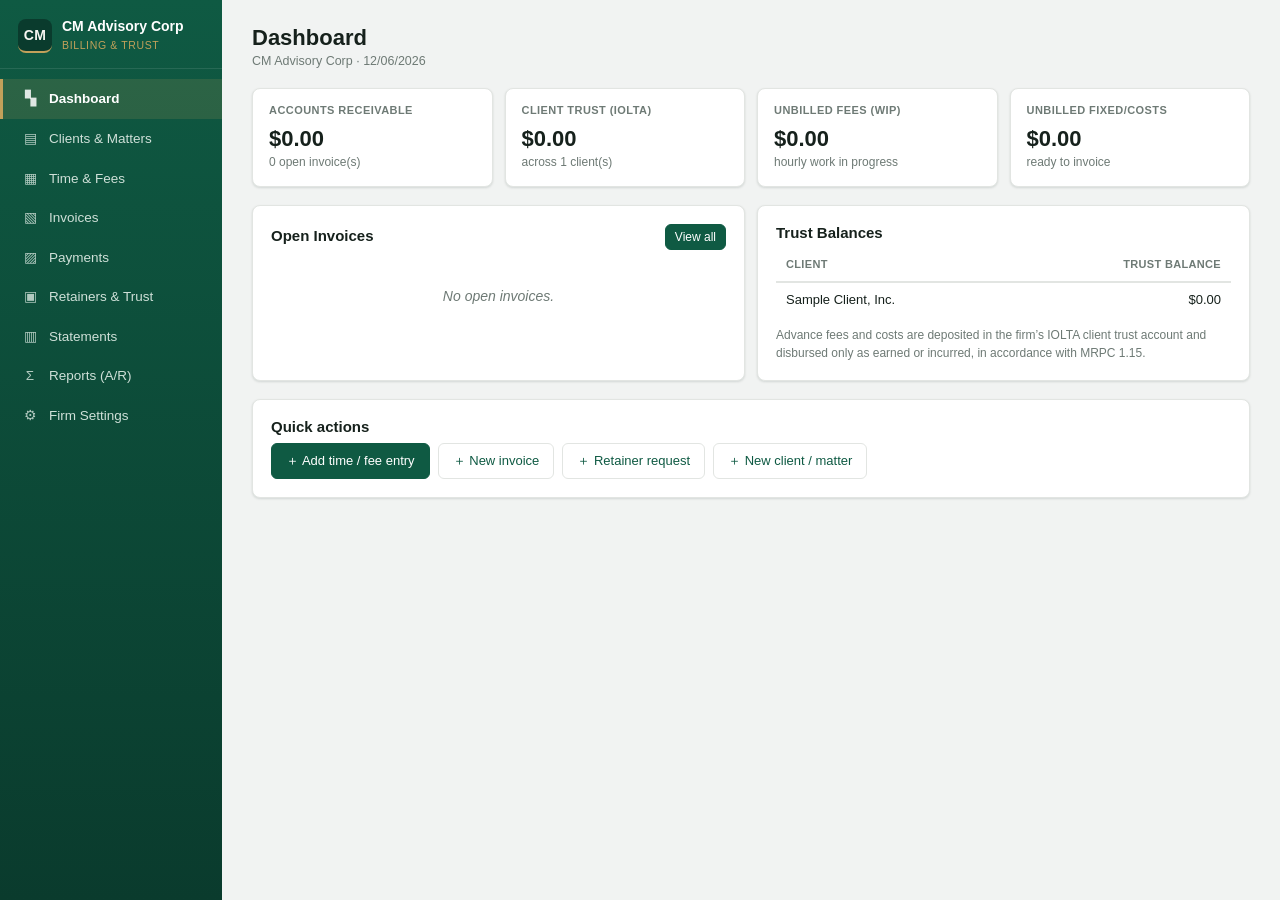
==== commit 6ef99e90: "Add drafts+write-downs, A/R aging+reminders, templates; delete/fixes - Draft invoices: new invoices " ====
--- a/index.html
+++ b/index.html
@@ -265,6 +265,14 @@
     f.tagline = f.tagline || BRAND_TAGLINE;
     f._brandLogo = 1;
   }
+  if(db.phrases === undefined) db.phrases = [
+    'Telephone conference with client regarding ',
+    'Draft and revise ',
+    'Review and analyze ',
+    'Correspondence to opposing counsel regarding ',
+    'Legal research regarding ',
+    'Prepare for and attend '
+  ];
   // Move discounts from the client level to the matter level.
   (db.matters||[]).forEach(m=>{
     if(m.discount === undefined){
@@ -332,6 +340,14 @@
     payments:[],       // {id,clientId,invoiceId|null,date,amount,method,note}
     trust:[],          // {id,clientId,matterId|null,date,type:'deposit'|'apply'|'refund'|'adjust',amount,note,invoiceId|null}
     retainers:[],      // {id,number,clientId,matterId,date,amount,purpose,status}
+    phrases:[          // description templates / quick phrases
+      'Telephone conference with client regarding ',
+      'Draft and revise ',
+      'Review and analyze ',
+      'Correspondence to opposing counsel regarding ',
+      'Legal research regarding ',
+      'Prepare for and attend '
+    ],
     ui:{tab:'dashboard'}
   };
 }
@@ -368,6 +384,7 @@
   {id:'payments', label:'Payments', ic:'▨'},
   {id:'trust', label:'Retainers & Trust', ic:'▣'},
   {id:'statements', label:'Statements', ic:'▥'},
+  {id:'reports', label:'Reports (A/R)', ic:'Σ'},
   {id:'settings', label:'Firm Settings', ic:'⚙'},
 ];
 
@@ -379,14 +396,14 @@
   const main = $('#main');
   hideDoc();
   ({dashboard:viewDashboard, clients:viewClients, time:viewTime, invoices:viewInvoices,
-    payments:viewPayments, trust:viewTrust, statements:viewStatements, settings:viewSettings}[DB.ui.tab]||viewDashboard)(main);
+    payments:viewPayments, trust:viewTrust, statements:viewStatements, reports:viewReports, settings:viewSettings}[DB.ui.tab]||viewDashboard)(main);
 }
 
 /* =========================================================================
    DASHBOARD
    ========================================================================= */
 function viewDashboard(main){
-  const openInv = DB.invoices.filter(i=>i.status!=='paid'&&i.status!=='void');
+  const openInv = DB.invoices.filter(i=>issued(i) && invoiceBalance(i)>0.005);
   const arTotal = openInv.reduce((s,i)=>s+invoiceBalance(i),0);
   const trustTotal = DB.clients.reduce((s,c)=>s+trustBalance(c.id),0);
   const wipHourly = unbilledEntries().filter(e=>e.type==='hourly').reduce((s,e)=>s+entryAmount(e),0);
@@ -589,18 +606,29 @@
     const ex=DB.clients.find(x=>x.id===c.id);
     if(ex) Object.assign(ex,c); else DB.clients.push(c);
     save(); render(); return true;
-  });
+  }, isNew?null:{delete:()=>{
+    const hasFin = DB.invoices.some(i=>i.clientId===c.id) || DB.payments.some(p=>p.clientId===c.id)
+      || DB.trust.some(t=>t.clientId===c.id) || DB.retainers.some(r=>r.clientId===c.id);
+    if(hasFin){ alert('Cannot delete: this client has invoices, payments, retainers, or trust activity. Delete is only available for clients with no financial history — you can close its matters instead.'); return; }
+    const ms=mattersFor(c.id);
+    if(!confirm(`Delete client “${c.name}”${ms.length?` and its ${ms.length} matter(s)`:''} and any unbilled entries? This cannot be undone.`)) return;
+    const mids=ms.map(m=>m.id);
+    DB.entries=DB.entries.filter(e=>!mids.includes(e.matterId));
+    DB.matters=DB.matters.filter(m=>m.clientId!==c.id);
+    DB.clients=DB.clients.filter(x=>x.id!==c.id);
+    save(); render(); closeModal();
+  }});
 }
 
 function editMatter(m, clientId){
   const isNew=!m;
-  m = m ? JSON.parse(JSON.stringify(m)) : {id:uid('mt'), clientId, name:'', number:'', responsible:'', rate:(clientDefaultRate(clientId)), status:'open', description:'', discount:{type:'none',appliesTo:'hourly',note:'',tiers:[]}};
+  m = m ? JSON.parse(JSON.stringify(m)) : {id:uid('mt'), clientId, name:'', number:nextFileNumber(), responsible:'', rate:(clientDefaultRate(clientId)), status:'open', description:'', discount:{type:'none',appliesTo:'hourly',note:'',tiers:[]}};
   if(!m.discount) m.discount={type:'none',appliesTo:'hourly',note:'',tiers:[]};
   openModal(isNew?'New Matter':'Edit Matter', body=>{
     body.innerHTML=`
       <div class="grid g2">
         <div><label>Client</label><select id="m_client">${DB.clients.map(c=>`<option value="${c.id}"${c.id===m.clientId?' selected':''}>${esc(c.name)}</option>`).join('')}</select></div>
-        <div><label>Matter / file number</label><input id="m_number" value="${esc(m.number)}"></div>
+        <div><label>Matter / file number${isNew?' (auto-assigned)':''}</label><input id="m_number" value="${esc(m.number)}"></div>
         <div style="grid-column:1/-1"><label>Matter name *</label><input id="m_name" value="${esc(m.name)}"></div>
         <div><label>Default hourly rate</label><input type="number" id="m_rate" value="${m.rate}" step="5"></div>
         <div><label>Responsible attorney</label><input id="m_resp" value="${esc(m.responsible)}"></div>
@@ -618,13 +646,26 @@
     if(ex) Object.assign(ex,m); else DB.matters.push(m);
     save(); render(); return true;
   }, isNew?null:{delete:()=>{
-    if(DB.entries.some(e=>e.matterId===m.id)){ alert('Cannot delete: this matter has time/fee entries.'); return; }
-    if(confirm('Delete this matter?')){ DB.matters=DB.matters.filter(x=>x.id!==m.id); save(); render(); closeModal(); }
+    const onInvoice = DB.invoices.some(inv=>inv.status!=='void' && (inv.matterIds||[]).includes(m.id))
+      || DB.entries.some(e=>e.matterId===m.id && e.invoiceId);
+    if(onInvoice){ alert('Cannot delete: this matter appears on one or more invoices. Void those invoices first, or close the matter instead.'); return; }
+    const n=DB.entries.filter(e=>e.matterId===m.id).length;
+    if(!confirm(`Delete matter “${m.name}”${n?` and its ${n} unbilled entr${n===1?'y':'ies'}`:''}? This cannot be undone.`)) return;
+    DB.entries=DB.entries.filter(e=>e.matterId!==m.id);
+    DB.trust.forEach(t=>{ if(t.matterId===m.id) t.matterId=null; });
+    DB.retainers.forEach(r=>{ if(r.matterId===m.id) r.matterId=null; });
+    DB.matters=DB.matters.filter(x=>x.id!==m.id);
+    save(); render(); closeModal();
   }});
 }
 function clientDefaultRate(clientId){
   const ms=mattersFor(clientId); if(ms[0]) return ms[0].rate;
   return DB.timekeepers[0]?.rate||350;
+}
+/* Next sequential file/matter number (4-digit, based on the highest numeric number in use). */
+function nextFileNumber(){
+  const max=DB.matters.reduce((mx,m)=>{ const n=parseInt(String(m.number).replace(/\D/g,''),10); return (!isNaN(n)&&n>mx)?n:mx; },0);
+  return String(max+1).padStart(4,'0');
 }
 
 /* =========================================================================
@@ -717,7 +758,11 @@
           <div><label>Rate ($/hr)</label><input type="number" id="e_rate" value="${e.rate}" step="5" min="0"></div>
         </div>`:`
         <div><label>Amount ($)</label><input type="number" id="e_amount" value="${e.amount}" step="0.01" min="0"></div>`}
-        <div style="grid-column:1/-1"><label>Description of services / expense *</label><textarea id="e_desc">${esc(e.desc)}</textarea></div>
+        <div style="grid-column:1/-1">
+          <label>Description of services / expense *</label>
+          ${(DB.phrases&&DB.phrases.length)?`<div style="margin-bottom:5px"><select id="e_tmpl" style="max-width:340px"><option value="">Insert template…</option>${DB.phrases.map((p,i)=>`<option value="${i}">${esc(p.length>60?p.slice(0,60)+'…':p)}</option>`).join('')}</select></div>`:''}
+          <textarea id="e_desc">${esc(e.desc)}</textarea>
+        </div>
       </div>
       ${type==='hourly'?`
       <fieldset class="fieldset" style="margin-top:12px">
@@ -730,6 +775,14 @@
       </fieldset>
       <div class="note small muted" style="background:var(--accent-soft);border-color:var(--accent-soft);margin-top:10px">
         Amount preview: <b id="amtPrev"></b></div>`:''}`;
+    const tmpl=$('#e_tmpl',body);
+    if(tmpl) tmpl.onchange=()=>{
+      if(tmpl.value==='') return;
+      const ta=$('#e_desc',body), txt=DB.phrases[+tmpl.value]||'';
+      const sep = (ta.value && !/\s$/.test(ta.value)) ? ' ' : '';
+      ta.value += sep + txt; tmpl.value=''; ta.focus();
+      ta.setSelectionRange(ta.value.length, ta.value.length);
+    };
     if(type==='hourly'){
       const nc=$('#e_nc',body), noteWrap=$('#ncNoteWrap',body);
       nc.onchange=()=>{ noteWrap.style.display=nc.checked?'':'none'; upd(); };
@@ -793,18 +846,42 @@
         <td>${invStatusTag(i)}</td>
         <td class="right nowrap">
           <button class="btn ghost sm" data-view="${i.id}">Open</button>
-          <button class="btn ghost sm" data-pay="${i.id}">Payment</button>
+          ${issued(i)?`<button class="btn ghost sm" data-pay="${i.id}">Payment</button>`:''}
         </td></tr>`;
     }).join('')+`</tbody></table>`;
   t.querySelectorAll('[data-view]').forEach(b=>b.onclick=()=>openInvoiceDoc(b.dataset.view));
   t.querySelectorAll('[data-pay]').forEach(b=>b.onclick=()=>recordPayment(b.dataset.pay));
 }
 function invStatusTag(i){
+  if(i.status==='draft') return '<span class="tag gray">Draft</span>';
   if(i.status==='void') return '<span class="tag gray">Void</span>';
   const bal=invoiceBalance(i);
   if(bal<=0.005) return '<span class="tag good">Paid</span>';
   if(invoicePaid(i)>0) return '<span class="tag warn">Partial</span>';
-  return '<span class="tag bad">Open</span>';
+  const overdue = invoiceAgeDays(i)>0;
+  return overdue ? '<span class="tag bad">Past Due</span>' : '<span class="tag info">Open</span>';
+}
+/* An invoice that is a real receivable (issued and not void). Drafts are work-in-progress. */
+function issued(i){ return i.status!=='draft' && i.status!=='void'; }
+/* Billed amount of an entry on a specific invoice, honoring a per-line write-down. */
+function billedAmount(inv, e){
+  const a = inv.lineAdjust && inv.lineAdjust[e.id];
+  if(a!==undefined && a!==null && a!=='') return round2(Number(a)||0);
+  return entryAmount(e);
+}
+/* Days past due as of today (<=0 means not yet due). */
+function invoiceAgeDays(i){
+  const due=i.dueDate||i.date; if(!due) return 0;
+  return Math.floor((new Date(todayISO()+'T00:00:00') - new Date(due+'T00:00:00'))/86400000);
+}
+function agingBucketKey(days){ if(days<=0) return 'current'; if(days<=30) return 'd1'; if(days<=60) return 'd31'; if(days<=90) return 'd61'; return 'd90'; }
+function clientAging(clientId){
+  const b={current:0,d1:0,d31:0,d61:0,d90:0,total:0};
+  DB.invoices.filter(i=>i.clientId===clientId && issued(i) && invoiceBalance(i)>0.005).forEach(i=>{
+    const bal=invoiceBalance(i); b[agingBucketKey(invoiceAgeDays(i))]+=bal; b.total+=bal;
+  });
+  Object.keys(b).forEach(k=>b[k]=round2(b[k]));
+  return b;
 }
 /* Amount of a single payment applied to a given invoice (supports multi-invoice allocations). */
 function paymentAppliedTo(p, invId){
@@ -825,7 +902,7 @@
 }
 function invoiceBalance(i){ if(i.status==='void') return 0; return round2((i.grandTotal||0) - invoicePaid(i)); }
 function openInvoicesFor(clientId){
-  return DB.invoices.filter(i=>i.clientId===clientId && i.status!=='void' && invoiceBalance(i)>0.005)
+  return DB.invoices.filter(i=>i.clientId===clientId && issued(i) && invoiceBalance(i)>0.005)
     .sort((a,b)=>(a.date||'').localeCompare(b.date||''));
 }
 /* Balance of an invoice using only payments/credits dated on or before asOf. */
@@ -838,7 +915,7 @@
 /* Snapshot of a client's outstanding prior invoices as of a date (for "Previous Balance"). */
 function prevBalanceSnapshot(clientId, asOf, excludeInvId){
   const priors = DB.invoices
-    .filter(i=>i.clientId===clientId && i.id!==excludeInvId && i.status!=='void' && (i.date||'')<=asOf)
+    .filter(i=>i.clientId===clientId && i.id!==excludeInvId && issued(i) && (i.date||'')<=asOf)
     .map(i=>({id:i.id, number:i.number, date:i.date, matterNames:i.matterNames, balance:invoiceBalanceAsOf(i, asOf)}))
     .filter(x=>x.balance>0.005)
     .sort((a,b)=>(a.date||'').localeCompare(b.date||''));
@@ -920,10 +997,11 @@
     date:sel.date, dueDate:addDays(sel.date,30),
     entryIds,
     matterDiscounts,
-    status:'open', createdAt:todayISO()
+    lineAdjust:{}, adjustment:{amount:0, label:'Adjustment'},
+    status:'draft', createdAt:todayISO()
   };
   computeInvoiceTotals(inv);
-  // Snapshot the previous balance (client's other outstanding invoices) as of this invoice's date.
+  // Snapshot the previous balance (as of the invoice date) — refreshed again on finalize.
   const snap = prevBalanceSnapshot(inv.clientId, inv.date, inv.id);
   inv.prevBalance = snap.prevBalance;
   inv.priorSnapshot = snap.priors;
@@ -978,9 +1056,9 @@
     const hourly=es.filter(e=>e.type==='hourly');
     const fixed=es.filter(e=>e.type==='fixed');
     const expense=es.filter(e=>e.type==='expense');
-    const hourlyCharged=round2(hourly.filter(e=>!e.noCharge).reduce((s,e)=>s+entryAmount(e),0));
-    const fixedTotal=round2(fixed.reduce((s,e)=>s+entryAmount(e),0));
-    const expenseTotal=round2(expense.reduce((s,e)=>s+entryAmount(e),0));
+    const hourlyCharged=round2(hourly.filter(e=>!e.noCharge).reduce((s,e)=>s+billedAmount(inv,e),0));
+    const fixedTotal=round2(fixed.reduce((s,e)=>s+billedAmount(inv,e),0));
+    const expenseTotal=round2(expense.reduce((s,e)=>s+billedAmount(inv,e),0));
     const conf = md[mid] || {snapshot:{type:'none',appliesTo:'hourly',note:'',tiers:[]}, override:{mode:'auto'}};
     const d = conf.snapshot||{type:'none'};
     const base = (d.appliesTo==='all') ? (hourlyCharged+fixedTotal) : hourlyCharged;
@@ -998,9 +1076,10 @@
   const expenseTotal = round2(matters.reduce((s,x)=>s+x.expenseTotal,0));
   const subtotal = round2(hourlyCharged + fixedTotal + expenseTotal);
   const discountApplied = round2(matters.reduce((s,x)=>s+x.discountApplied,0));
-  const grand = round2(subtotal - discountApplied);
+  const adjustment = round2((inv.adjustment && Number(inv.adjustment.amount)) || 0);
+  const grand = round2(subtotal - discountApplied - adjustment);
   return {entries, matters, hourly, fixed, expense, hourlyCharged, fixedTotal, expenseTotal,
-    subtotal, discountApplied, grandTotal:grand};
+    subtotal, discountApplied, adjustment, grandTotal:grand};
 }
 
 /* ---- payments ---- */
@@ -1137,7 +1216,7 @@
    ========================================================================= */
 function viewPayments(main){
   const totalCredit = DB.clients.reduce((s,c)=>s+clientCredit(c.id),0);
-  const openAR = DB.invoices.filter(i=>i.status!=='void').reduce((s,i)=>s+invoiceBalance(i),0);
+  const openAR = DB.invoices.filter(i=>issued(i)).reduce((s,i)=>s+invoiceBalance(i),0);
   main.innerHTML=`
     <div class="topbar"><div><h1>Payments</h1><div class="sub">Apply client payments across open invoices</div></div>
       <button class="btn" id="applyPay">＋ Apply Payment</button></div>
@@ -1217,14 +1296,16 @@
     ${c.email?`<div class="muted">${esc(c.email)}</div>`:''}</div>`;
 }
 
-/* Render the three fee-type section tables from an arbitrary set of entries. */
-function invFeeSections(entries){
+/* Render the three fee-type section tables. `billed` maps an entry to its billed amount (write-downs). */
+function invFeeSections(entries, billed){
+  billed = billed || entryAmount;
   const hourly=entries.filter(e=>e.type==='hourly');
   const fixed=entries.filter(e=>e.type==='fixed');
   const expense=entries.filter(e=>e.type==='expense');
-  const hc=round2(hourly.filter(e=>!e.noCharge).reduce((s,e)=>s+entryAmount(e),0));
-  const ft=round2(fixed.reduce((s,e)=>s+entryAmount(e),0));
-  const et=round2(expense.reduce((s,e)=>s+entryAmount(e),0));
+  const hc=round2(hourly.filter(e=>!e.noCharge).reduce((s,e)=>s+billed(e),0));
+  const ft=round2(fixed.reduce((s,e)=>s+billed(e),0));
+  const et=round2(expense.reduce((s,e)=>s+billed(e),0));
+  const wd=(e)=>{ const b=billed(e), o=entryAmount(e); return (!e.noCharge && b<o-0.005) ? `<div class="muted" style="font-size:9.5px">Written down from ${money(o)}</div>` : ''; };
   const hourlySection = hourly.length ? `
     <table style="margin-top:16px">
       <thead>
@@ -1234,9 +1315,9 @@
       <tbody>
         ${hourly.map(e=>`<tr>
           <td class="nowrap">${fmtDate(e.date)}</td><td>${esc(tkById(e.tkId)?.initials||'')}</td>
-          <td>${esc(e.desc)}${e.noCharge?`<div class="nc">No Charge — ${esc(e.ncNote||'')}</div>`:''}</td>
+          <td>${esc(e.desc)}${e.noCharge?`<div class="nc">No Charge — ${esc(e.ncNote||'')}</div>`:wd(e)}</td>
           <td class="num">${num(e.hours)}</td><td class="num">${money(e.rate)}</td>
-          <td class="num">${e.noCharge?`<span class="nc">N/C</span>`:money(entryAmount(e))}</td></tr>`).join('')}
+          <td class="num">${e.noCharge?`<span class="nc">N/C</span>`:money(billed(e))}</td></tr>`).join('')}
         <tr class="subtot"><td colspan="5" class="num">Total Hourly Fees</td><td class="num">${money(hc)}</td></tr>
       </tbody>
     </table>` : '';
@@ -1247,7 +1328,7 @@
         <tr><th style="width:66px">Date</th><th>Description</th><th class="num" style="width:78px">Amount</th></tr>
       </thead>
       <tbody>
-        ${fixed.map(e=>`<tr><td class="nowrap">${fmtDate(e.date)}</td><td>${esc(e.desc)}</td><td class="num">${money(entryAmount(e))}</td></tr>`).join('')}
+        ${fixed.map(e=>`<tr><td class="nowrap">${fmtDate(e.date)}</td><td>${esc(e.desc)}${wd(e)}</td><td class="num">${money(billed(e))}</td></tr>`).join('')}
         <tr class="subtot"><td colspan="2" class="num">Total Fixed Fees</td><td class="num">${money(ft)}</td></tr>
       </tbody>
     </table>` : '';
@@ -1258,7 +1339,7 @@
         <tr><th style="width:66px">Date</th><th>Description</th><th class="num" style="width:78px">Amount</th></tr>
       </thead>
       <tbody>
-        ${expense.map(e=>`<tr><td class="nowrap">${fmtDate(e.date)}</td><td>${esc(e.desc)}</td><td class="num">${money(entryAmount(e))}</td></tr>`).join('')}
+        ${expense.map(e=>`<tr><td class="nowrap">${fmtDate(e.date)}</td><td>${esc(e.desc)}${wd(e)}</td><td class="num">${money(billed(e))}</td></tr>`).join('')}
         <tr class="subtot"><td colspan="2" class="num">Total Expenses</td><td class="num">${money(et)}</td></tr>
       </tbody>
     </table>` : '';
@@ -1267,10 +1348,11 @@
 
 /* Build the line-item body: grouped by matter (with per-matter discount) when the invoice spans several. */
 function invItemsHtml(inv, b){
+  const billed = (e)=>billedAmount(inv, e);
   if(b.matters.length > 1){
     return b.matters.filter(mt=>mt.entries.length).map(mt=>{
       const m=mt.m;
-      const fs=invFeeSections(mt.entries);
+      const fs=invFeeSections(mt.entries, billed);
       const net=round2(mt.subtotal - mt.discountApplied);
       const discRows = mt.discountApplied>0.005
         ? `<div class="r disc"><span>Less discount (${num(mt.discountPercent)}%)</span><span>-${money(mt.discountApplied)}</span></div>
@@ -1286,7 +1368,7 @@
       </div>`;
     }).join('');
   }
-  return invFeeSections(b.entries).html;
+  return invFeeSections(b.entries, billed).html;
 }
 
 function openInvoiceDoc(invId){
@@ -1311,8 +1393,12 @@
   const discTotalLabel = discMatters.length===1 ? `Discount (${num(discMatters[0].discountPercent)}%)` : 'Less: Discounts';
 
   const trustBal = trustBalance(inv.clientId);
+  const isDraft = inv.status==='draft';
+  const overdue = issued(inv) && bal>0.005 && invoiceAgeDays(inv)>0;
   const statusChip = inv.status==='void' ? `<span style="color:var(--stone)">VOID</span>`
-    : totalOwed<=0.005 ? `<span style="color:var(--emerald)">PAID IN FULL</span>` : '';
+    : isDraft ? `<span style="color:var(--stone)">DRAFT</span>`
+    : totalOwed<=0.005 ? `<span style="color:var(--emerald)">PAID IN FULL</span>`
+    : overdue ? `<span style="color:var(--bad)">PAST DUE (${invoiceAgeDays(inv)} days)</span>` : '';
 
   const itemsHtml = invItemsHtml(inv, b);
 
@@ -1345,17 +1431,22 @@
       </tbody>
     </table>` : '';
 
+  const canReopen = !isDraft && inv.status!=='void' && invoicePaid(inv)<=0.005;
   const doc = `
     <div class="docbar noprint">
       <button class="btn" onclick="window.print()">🖨 Print / Save PDF</button>
-      <button class="btn sec" id="payBtn">Apply Payment</button>
+      ${isDraft?`<button class="btn sec" id="editLinesBtn">✎ Edit lines</button>
+        <button class="btn" id="finalizeBtn" style="background:var(--gold);color:var(--forest);border-color:var(--gold)">Finalize &amp; Issue</button>`:''}
+      ${!isDraft?`<button class="btn sec" id="payBtn">Apply Payment</button>`:''}
       <button class="btn sec" id="editDisc">Discount</button>
-      <button class="btn sec" id="applyTrustBtn">Apply Trust</button>
+      ${!isDraft?`<button class="btn sec" id="applyTrustBtn">Apply Trust</button>`:''}
+      ${canReopen?`<button class="btn sec" id="reopenBtn">Reopen as draft</button>`:''}
       <button class="btn sec" id="voidBtn">${inv.status==='void'?'Un-void':'Void'}</button>
       <span class="spacer"></span>
       <button class="btn sec" id="backBtn">← Back</button>
     </div>
     <div class="doc">
+      ${isDraft?`<div style="background:var(--warn-soft);border:1px solid #e6d9a8;color:var(--warn);text-align:center;font-weight:700;letter-spacing:.12em;padding:6px;border-radius:5px;margin-bottom:12px">DRAFT — FOR REVIEW, NOT YET ISSUED</div>`:''}
       ${letterhead()}
       <div class="meta">
         <div class="party">
@@ -1389,6 +1480,7 @@
       <table class="totals">
         <tr><td>Subtotal (fees &amp; costs)</td><td>${money(b.subtotal)}</td></tr>
         ${b.discountApplied>0?`<tr class="disc"><td>${esc(discTotalLabel)}</td><td>-${money(b.discountApplied)}</td></tr>`:''}
+        ${b.adjustment>0.005?`<tr class="disc"><td>${esc(inv.adjustment?.label||'Adjustment')} (write-down)</td><td>-${money(b.adjustment)}</td></tr>`:''}
         <tr class="rule"><td>Current Charges</td><td>${money(b.grandTotal)}</td></tr>
         ${paid>0?`<tr><td>Payments &amp; credits applied to this invoice</td><td>-${money(paid)}</td></tr>
         <tr><td>Balance, this invoice</td><td>${money(bal)}</td></tr>`:''}
@@ -1422,11 +1514,105 @@
       </div>
     </div>`;
   showDoc(doc);
-  $('#payBtn').onclick=()=>recordPayment(inv.id);
-  $('#backBtn').onclick=()=>{ DB.ui.tab='invoices'; save(); render(); };
-  $('#editDisc').onclick=()=>editDiscount(inv);
-  $('#applyTrustBtn').onclick=()=>applyTrustToInvoice(inv);
-  $('#voidBtn').onclick=()=>{ inv.status = inv.status==='void'?'open':'void'; if(inv.status!=='void') recomputeInvoiceStatus(inv); save(); openInvoiceDoc(inv.id); };
+  const on=(id,fn)=>{ const el=$('#'+id); if(el) el.onclick=fn; };
+  on('payBtn',()=>recordPayment(inv.id));
+  on('backBtn',()=>{ DB.ui.tab='invoices'; save(); render(); });
+  on('editDisc',()=>editDiscount(inv));
+  on('applyTrustBtn',()=>applyTrustToInvoice(inv));
+  on('editLinesBtn',()=>editInvoiceLines(inv));
+  on('finalizeBtn',()=>{
+    if(!inv.entryIds.length){ alert('Add at least one line before issuing.'); return; }
+    if(!confirm(`Finalize and issue ${inv.number}? It becomes a receivable and is locked from line edits.`)) return;
+    inv.status='open';
+    const snap=prevBalanceSnapshot(inv.clientId, inv.date, inv.id);
+    inv.prevBalance=snap.prevBalance; inv.priorSnapshot=snap.priors;
+    recomputeInvoiceStatus(inv); save(); openInvoiceDoc(inv.id);
+  });
+  on('reopenBtn',()=>{
+    if(invoicePaid(inv)>0.005){ alert('Cannot reopen: payments or trust credits are applied to this invoice. Remove them first.'); return; }
+    inv.status='draft'; save(); openInvoiceDoc(inv.id);
+  });
+  on('voidBtn',()=>{ inv.status = inv.status==='void'?'open':'void'; if(inv.status!=='void') recomputeInvoiceStatus(inv); save(); openInvoiceDoc(inv.id); });
+}
+
+/* Edit a DRAFT invoice: add/remove lines, per-line write-downs, and an invoice-level adjustment. */
+function editInvoiceLines(inv){
+  if(inv.status!=='draft'){ alert('Only draft invoices can be edited. Reopen it as a draft first.'); return; }
+  // Candidate entries: those already on this invoice + this client's unbilled entries.
+  const cand = DB.entries.filter(e=>{
+    const m=matterById(e.matterId); if(!m || m.clientId!==inv.clientId) return false;
+    return e.invoiceId===inv.id || !e.invoiceId;
+  }).sort((a,b)=>(a.date||'').localeCompare(b.date||''));
+  const state = {
+    inc:new Set(inv.entryIds),
+    adj:Object.assign({}, inv.lineAdjust||{}),
+    adjAmt:(inv.adjustment&&inv.adjustment.amount)||0,
+    adjLabel:(inv.adjustment&&inv.adjustment.label)||'Adjustment'
+  };
+  openModal('Edit Invoice — '+inv.number, body=>{
+    body.innerHTML=`
+      <div class="small muted" style="margin-bottom:8px">Check the lines to include. Set a lower <b>Bill</b> amount to write a line down; leave it to bill in full.</div>
+      <div id="lineWrap"></div>
+      <fieldset class="fieldset" style="margin-top:12px"><legend>Invoice-level adjustment (write-down)</legend>
+        <div class="row">
+          <div style="max-width:220px"><label>Label</label><input id="adj_label" value="${esc(state.adjLabel)}"></div>
+          <div style="max-width:150px"><label>Amount off ($)</label><input type="number" id="adj_amt" value="${state.adjAmt}" step="0.01" min="0"></div>
+        </div>
+      </fieldset>
+      <div id="lineRecap" class="note" style="margin-top:10px"></div>`;
+    $('#adj_label',body).oninput=e=>{ state.adjLabel=e.target.value; };
+    $('#adj_amt',body).oninput=e=>{ state.adjAmt=Number(e.target.value)||0; recap(); };
+    function draw(){
+      const w=$('#lineWrap',body);
+      if(!cand.length){ w.innerHTML=`<div class="small muted">No entries available for this client.</div>`; return; }
+      w.innerHTML=`<table><thead><tr><th></th><th>Date</th><th>Matter</th><th>Type</th><th>Description</th><th class="num">Full</th><th class="num" style="width:96px">Bill</th></tr></thead><tbody>`+
+        cand.map(e=>{
+          const m=matterById(e.matterId);
+          const on=state.inc.has(e.id);
+          const billVal = state.adj[e.id]!=null ? state.adj[e.id] : '';
+          return `<tr>
+            <td><input type="checkbox" class="lc" value="${e.id}" ${on?'checked':''}></td>
+            <td class="nowrap">${fmtDate(e.date)}</td>
+            <td class="small">${esc(m?m.name:'')}</td>
+            <td>${typeTag(e.type)}</td>
+            <td>${esc(e.desc)}${e.noCharge?' <span class="tag nc">No Charge</span>':''}</td>
+            <td class="num">${e.noCharge?'$0.00':money(entryAmount(e))}</td>
+            <td class="num"><input type="number" class="la" data-id="${e.id}" value="${billVal}" placeholder="${e.noCharge?'0.00':num(entryAmount(e))}" step="0.01" min="0" style="text-align:right" ${on&&!e.noCharge?'':'disabled'}></td>
+          </tr>`;
+        }).join('')+`</tbody></table>`;
+      w.querySelectorAll('.lc').forEach(ck=>ck.onchange=()=>{ ck.checked?state.inc.add(ck.value):state.inc.delete(ck.value); draw(); });
+      w.querySelectorAll('.la').forEach(inp=>inp.oninput=()=>{ const id=inp.dataset.id, v=inp.value.trim(); if(v==='') delete state.adj[id]; else state.adj[id]=round2(Number(v)||0); recap(); });
+      recap();
+    }
+    function recap(){
+      let sub=0;
+      cand.forEach(e=>{ if(!state.inc.has(e.id)) return; const full=entryAmount(e); const b=(state.adj[e.id]!=null)?Math.min(state.adj[e.id],full):full; sub+=b; });
+      const grand=round2(sub-(state.adjAmt||0));
+      $('#lineRecap',body).innerHTML=`Lines: <b>${state.inc.size}</b> &nbsp;·&nbsp; Charges after write-downs: <b>${money(round2(sub))}</b>${state.adjAmt>0?` &nbsp;·&nbsp; less adjustment ${money(state.adjAmt)}`:''} &nbsp;·&nbsp; <b>Current charges: ${money(grand)}</b>`;
+    }
+    draw();
+  }, ()=>{
+    const newIds=cand.filter(e=>state.inc.has(e.id)).map(e=>e.id);
+    if(!newIds.length){ alert('Select at least one line.'); return false; }
+    // Reassign entry ownership
+    const wasOn=new Set(inv.entryIds);
+    newIds.forEach(id=>{ const e=DB.entries.find(x=>x.id===id); if(e) e.invoiceId=inv.id; });
+    inv.entryIds.forEach(id=>{ if(!state.inc.has(id)){ const e=DB.entries.find(x=>x.id===id); if(e) e.invoiceId=null; } });
+    inv.entryIds=newIds;
+    // Line write-downs (only keep for included, non-noCharge, and below full)
+    const la={};
+    newIds.forEach(id=>{ const e=DB.entries.find(x=>x.id===id); if(!e||e.noCharge) return; const v=state.adj[id]; if(v!=null && v<entryAmount(e)-0.005) la[id]=round2(v); });
+    inv.lineAdjust=la;
+    inv.adjustment={amount:round2(state.adjAmt||0), label:state.adjLabel||'Adjustment'};
+    // Recompute matters + discount snapshots for the current matter set
+    const mids=[...new Set(newIds.map(id=>DB.entries.find(e=>e.id===id).matterId))];
+    inv.matterIds=mids;
+    inv.matterNames=mids.map(id=>matterById(id)?.name).filter(Boolean).join(', ');
+    inv.matterDiscounts=inv.matterDiscounts||{};
+    mids.forEach(mid=>{ if(!inv.matterDiscounts[mid]){ const m=matterById(mid); inv.matterDiscounts[mid]={snapshot:(m&&m.discount)?JSON.parse(JSON.stringify(m.discount)):{type:'none',appliesTo:'hourly',note:'',tiers:[]}, override:{mode:'auto',tierId:'',customPct:0,keepAvailable:false}}; } });
+    Object.keys(inv.matterDiscounts).forEach(mid=>{ if(!mids.includes(mid)) delete inv.matterDiscounts[mid]; });
+    computeInvoiceTotals(inv); save(); openInvoiceDoc(inv.id); return true;
+  }, null, 'Save Draft');
 }
 
 function discountControls(){ return ''; }
@@ -1674,10 +1860,12 @@
   const c0=DB.clients[0];
   $('#s_client').onchange=()=>{};
 }
-function openStatementDoc(clientId){
+function openStatementDoc(clientId, opts={}){
   const c=clientById(clientId);
-  const invs=DB.invoices.filter(i=>i.clientId===clientId&&i.status!=='void').sort((a,b)=>(a.date||'').localeCompare(b.date||''));
+  const invs=DB.invoices.filter(i=>i.clientId===clientId&&issued(i)).sort((a,b)=>(a.date||'').localeCompare(b.date||''));
   const pays=DB.payments.filter(p=>p.clientId===clientId).sort((a,b)=>(a.date||'').localeCompare(b.date||''));
+  const ag=clientAging(clientId);
+  const pastDue=round2(ag.total-ag.current);
   const totalBilled=round2(invs.reduce((s,i)=>s+(i.grandTotal||0),0));
   const totalPaid=round2(invs.reduce((s,i)=>s+invoicePaid(i),0));
   const totalDue=round2(invs.reduce((s,i)=>s+invoiceBalance(i),0));
@@ -1695,17 +1883,23 @@
       <span class="spacer"></span><button class="btn sec" id="backBtn">← Back</button>
     </div>
     <div class="doc">
+      ${(opts.reminder||pastDue>0.005)?`<div style="background:var(--bad-soft);border:1px solid #edc3ba;color:var(--bad);text-align:center;font-weight:700;letter-spacing:.08em;padding:7px;border-radius:5px;margin-bottom:12px">PAYMENT REMINDER — ${money(pastDue)} PAST DUE</div>`:''}
       ${letterhead()}
       <div class="meta">
         <div class="party"><div class="lbl">Client</div>${partyBlock(c)}</div>
         <div>
-          <h1 class="doctitle">Statement</h1>
+          <h1 class="doctitle">${opts.reminder?'Reminder':'Statement'}</h1>
           <table class="metatable" style="margin-top:8px">
             <tr><td>Statement Date</td><td>${fmtDate(todayISO())}</td></tr>
             <tr><td>Open Invoices</td><td>${invs.filter(i=>invoiceBalance(i)>0.005).length}</td></tr>
+            ${pastDue>0.005?`<tr><td>Past Due</td><td><b style="color:var(--bad)">${money(pastDue)}</b></td></tr>`:''}
           </table>
         </div>
       </div>
+
+      ${ag.total>0.005?`<table style="margin-top:16px"><thead><tr class="sec-title"><td colspan="5">Aging Summary</td></tr>
+        <tr><th class="num">Current</th><th class="num">1–30</th><th class="num">31–60</th><th class="num">61–90</th><th class="num">90+</th></tr></thead>
+        <tbody><tr><td class="num">${money(ag.current)}</td><td class="num">${money(ag.d1)}</td><td class="num">${money(ag.d31)}</td><td class="num">${money(ag.d61)}</td><td class="num">${money(ag.d90)}</td></tr></tbody></table>`:''}
 
       <div class="summary">
         <div class="cell"><div class="lbl">Total Billed</div><div class="amt">${money(totalBilled)}</div></div>
@@ -1755,6 +1949,46 @@
   showDoc(doc);
   $('#backBtn').onclick=()=>{ DB.ui.tab='statements'; save(); render(); };
   $('#payBtn').onclick=()=>applyPaymentFlow({clientId});
+}
+
+/* =========================================================================
+   REPORTS — A/R AGING
+   ========================================================================= */
+function viewReports(main){
+  const rows = DB.clients.map(c=>({c, ag:clientAging(c.id)})).filter(x=>x.ag.total>0.005)
+    .sort((a,b)=>b.ag.total-a.ag.total);
+  const tot={current:0,d1:0,d31:0,d61:0,d90:0,total:0};
+  rows.forEach(r=>Object.keys(tot).forEach(k=>tot[k]+=r.ag[k]));
+  Object.keys(tot).forEach(k=>tot[k]=round2(tot[k]));
+  const pastDue=round2(tot.total-tot.current);
+  main.innerHTML=`
+    <div class="topbar"><div><h1>Reports — Accounts Receivable Aging</h1><div class="sub">Outstanding balances by age, as of ${fmtDate(todayISO())}</div></div></div>
+    <div class="grid g3" style="margin-bottom:18px">
+      <div class="stat"><div class="k">Total A/R</div><div class="v">${money(tot.total)}</div></div>
+      <div class="stat"><div class="k">Past Due</div><div class="v" style="color:${pastDue>0.005?'var(--bad)':'inherit'}">${money(pastDue)}</div></div>
+      <div class="stat"><div class="k">Current</div><div class="v">${money(tot.current)}</div></div>
+    </div>
+    <div class="card">
+      <h3>Aging by Client</h3>
+      ${rows.length? `<table><thead><tr><th>Client</th><th class="num">Current</th><th class="num">1–30</th><th class="num">31–60</th><th class="num">61–90</th><th class="num">90+</th><th class="num">Total</th><th></th></tr></thead><tbody>`+
+        rows.map(r=>`<tr>
+          <td><b>${esc(r.c.name)}</b></td>
+          <td class="num">${r.ag.current?money(r.ag.current):'—'}</td>
+          <td class="num">${r.ag.d1?money(r.ag.d1):'—'}</td>
+          <td class="num">${r.ag.d31?money(r.ag.d31):'—'}</td>
+          <td class="num">${r.ag.d61?money(r.ag.d61):'—'}</td>
+          <td class="num ${r.ag.d90?'':''}" ${r.ag.d90?'style="color:var(--bad)"':''}>${r.ag.d90?money(r.ag.d90):'—'}</td>
+          <td class="num"><b>${money(r.ag.total)}</b></td>
+          <td class="right nowrap">
+            <button class="btn ghost sm" data-stmt="${r.c.id}">Statement</button>
+            ${(r.ag.total-r.ag.current)>0.005?`<button class="btn sm sec" data-remind="${r.c.id}">Reminder</button>`:''}
+          </td></tr>`).join('')+
+        `</tbody><tfoot><tr><td><b>Totals</b></td><td class="num"><b>${money(tot.current)}</b></td><td class="num"><b>${money(tot.d1)}</b></td><td class="num"><b>${money(tot.d31)}</b></td><td class="num"><b>${money(tot.d61)}</b></td><td class="num"><b>${money(tot.d90)}</b></td><td class="num"><b>${money(tot.total)}</b></td><td></td></tr></tfoot></table>`
+        : `<div class="empty">No outstanding receivables. 🎉</div>`}
+      <div class="small muted" style="margin-top:10px">Buckets are days past the invoice due date. Draft and paid invoices are excluded.</div>
+    </div>`;
+  main.querySelectorAll('[data-stmt]').forEach(b=>b.onclick=()=>openStatementDoc(b.dataset.stmt));
+  main.querySelectorAll('[data-remind]').forEach(b=>b.onclick=()=>openStatementDoc(b.dataset.remind, {reminder:true}));
 }
 
 /* =========================================================================
@@ -1807,6 +2041,10 @@
     </div>
     <div class="card"><h3>Timekeepers / Rates</h3><div id="tkList"></div>
       <button class="btn sec sm" id="addTk" style="margin-top:8px">＋ Add timekeeper</button></div>
+    <div class="card"><h3>Description Templates</h3>
+      <div class="small muted" style="margin-bottom:8px">Reusable narrative phrases available from the “Insert template…” menu when adding time, fee, or expense entries.</div>
+      <div id="phraseList"></div>
+      <button class="btn sec sm" id="addPhrase" style="margin-top:8px">＋ Add template</button></div>
     <div class="row"><button class="btn" id="saveSettings">Save Settings</button>
       <span id="savedMsg" class="tag good" style="display:none;align-self:center">Saved ✓</span></div>
     <div class="card" style="margin-top:18px"><h3>Data</h3>
@@ -1820,6 +2058,20 @@
     </div>`;
   drawTk();
   $('#addTk').onclick=()=>{ DB.timekeepers.push({id:uid('tk'),name:'',initials:'',rate:0,active:true}); save(); drawTk(); };
+  drawPhrases();
+  $('#addPhrase').onclick=()=>{ DB.phrases.push(''); save(); drawPhrases(); };
+  function drawPhrases(){
+    const w=$('#phraseList');
+    if(!DB.phrases.length){ w.innerHTML=`<div class="small muted">No templates.</div>`; return; }
+    w.innerHTML=DB.phrases.map((p,i)=>`<div class="row" style="margin-bottom:6px" data-i="${i}">
+      <input class="ph_txt" value="${esc(p)}" style="flex:1;min-width:220px">
+      <button class="btn ghost sm ph_del">✕</button></div>`).join('');
+    w.querySelectorAll('[data-i]').forEach(r=>{
+      const i=+r.dataset.i;
+      r.querySelector('.ph_txt').oninput=e=>{ DB.phrases[i]=e.target.value; save(); };
+      r.querySelector('.ph_del').onclick=()=>{ DB.phrases.splice(i,1); save(); drawPhrases(); };
+    });
+  }
   $('#saveSettings').onclick=()=>{
     const g=id=>$('#'+id).value;
     Object.assign(f,{name:g('f_name'),barNo:g('f_bar'),line1:g('f_line1'),city:g('f_city'),state:g('f_state'),zip:g('f_zip'),
@@ -1889,7 +2141,7 @@
     </div></div></div>`;
   const body=$('#mBody'); buildBody(body);
   $('#mX').onclick=closeModal; $('#mCancel').onclick=closeModal;
-  $('#modalHost .modal-bg').onclick=e=>{ if(e.target.classList.contains('modal-bg')) closeModal(); };
+  // Intentionally NOT closing on backdrop click — prevents accidental loss of a half-entered form.
   $('#mSave').onclick=()=>{ if(onSave()!==false) closeModal(); };
   if(extra?.delete) $('#mDel').onclick=extra.delete;
   (extra?.buttons||[]).forEach((b,i)=>{ const el=host.querySelector(`[data-xb="${i}"]`); if(el) el.onclick=()=>b.onClick(); });
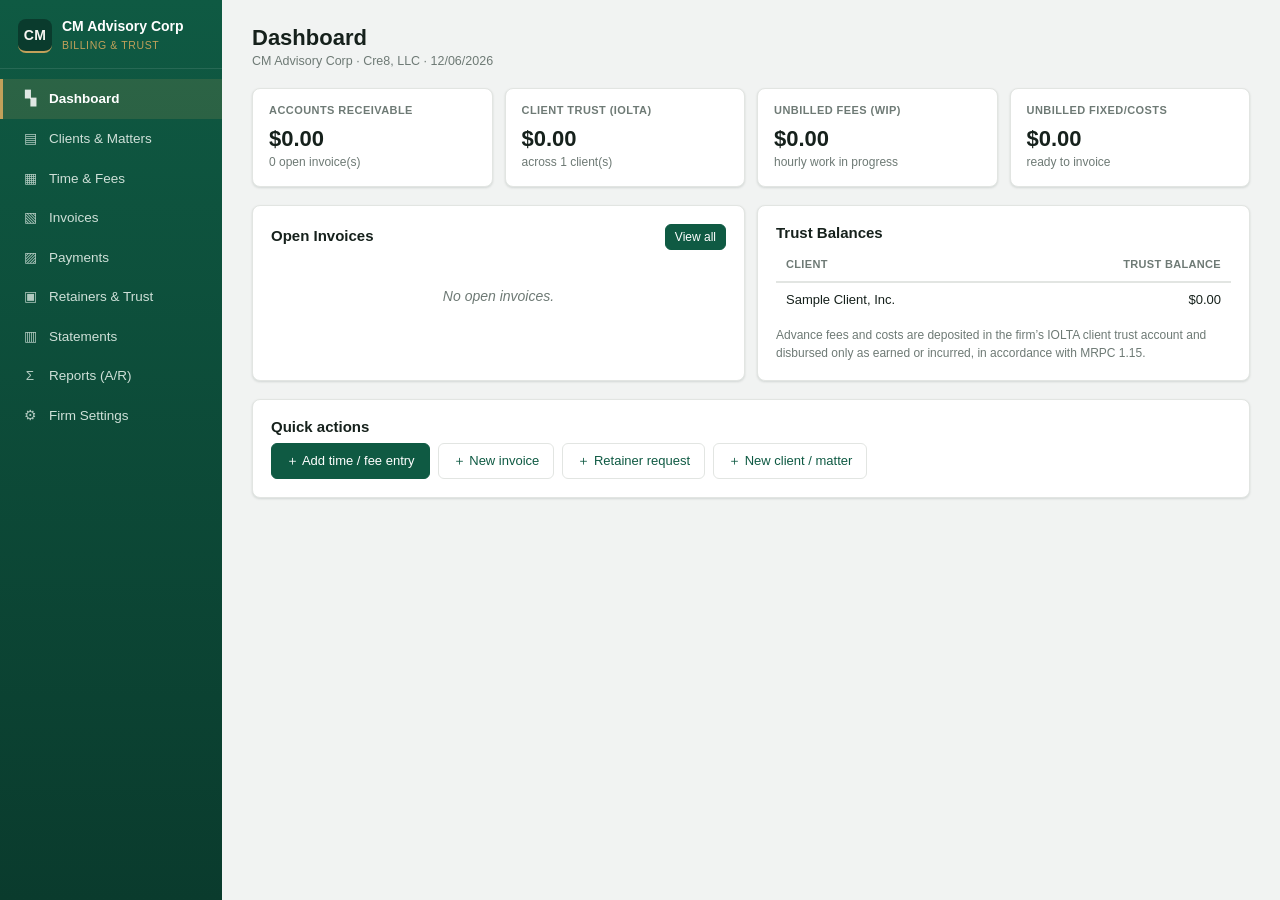
==== commit 49f07758: "Support multiple billing companies (CM Advisory Corp and Cre8, LLC) - Replace the single firm with D" ====
--- a/index.html
+++ b/index.html
@@ -273,6 +273,15 @@
     'Legal research regarding ',
     'Prepare for and attend '
   ];
+  if(db.recurring === undefined) db.recurring = [];
+  if(f.defaultTermsDays === undefined) f.defaultTermsDays = 30;
+  if(f.taxRate === undefined) f.taxRate = 0;
+  if(f.taxLabel === undefined) f.taxLabel = 'Sales Tax';
+  if(f.expenseMarkupDefault === undefined) f.expenseMarkupDefault = 0;
+  if(f.lateFee === undefined) f.lateFee = {enabled:false, type:'percent', rate:1.5, graceDays:0, label:'Finance charge on past-due balance'};
+  if(f.autoApplyTrust === undefined) f.autoApplyTrust = true;
+  if(f.creditPrefix === undefined) f.creditPrefix = 'CM-';
+  if(f.nextCreditNo === undefined) f.nextCreditNo = 1;
   // Move discounts from the client level to the matter level.
   (db.matters||[]).forEach(m=>{
     if(m.discount === undefined){
@@ -290,36 +299,68 @@
           snapshot: inv.discountSnapshot ? JSON.parse(JSON.stringify(inv.discountSnapshot))
             : {type:'none', appliesTo:'hourly', note:'', tiers:[]},
           override: inv.discountOverride ? JSON.parse(JSON.stringify(inv.discountOverride))
-            : {mode:'auto', tierId:'', customPct:0, keepAvailable:false}
+            : {mode:'auto', tierId:'', customAmt:0, keepAvailable:false}
         };
       });
     }
   });
+  // Multi-firm: wrap the single firm into firms[] and add Cre8, LLC as a second billing entity.
+  if(!Array.isArray(db.firms)){
+    if(!f.id) f.id = uid('firm');
+    const cre8 = makeFirm({ name:'Cre8, LLC', invoicePrefix:'CRE-', nextInvoiceNo:1001,
+      retainerPrefix:'CRE-RET-', creditPrefix:'CRE-CR-',
+      taxRate:f.taxRate, taxLabel:f.taxLabel, defaultTermsDays:f.defaultTermsDays, terms:f.terms,
+      expenseMarkupDefault:f.expenseMarkupDefault, autoApplyTrust:f.autoApplyTrust,
+      trustNotice:f.trustNotice, lateFee:JSON.parse(JSON.stringify(f.lateFee||{})) });
+    db.firms=[f, cre8];
+  }
+  delete db.firm; // no longer stored separately — primaryFirm() is firms[0]
+  (db.clients||[]).forEach(c=>{ if(!c.firmId) c.firmId = db.firms[0].id; });
+  (db.invoices||[]).forEach(inv=>{ if(!inv.firmId){ const c=(db.clients||[]).find(x=>x.id===inv.clientId); inv.firmId = (c&&c.firmId)||db.firms[0].id; } });
   return db;
 }
 function save(){ localStorage.setItem(LS_KEY, JSON.stringify(DB)); }
+
+/* Billing-entity (firm/company) factory — a full billing profile. */
+function makeFirm(opts){
+  return Object.assign({
+    id:uid('firm'), name:'', line1:'', city:'', state:'MI', zip:'',
+    phone:'', fax:'', website:'', logo:'', tagline:'', email:'', barNo:'', ein:'',
+    trustBank:'', trustAcct:'',
+    invoicePrefix:'INV-', nextInvoiceNo:1001,
+    retainerPrefix:'RET-', nextRetainerNo:1,
+    creditPrefix:'CM-', nextCreditNo:1,
+    terms:'Payment due within 30 days of invoice date.',
+    defaultTermsDays:30, taxRate:0, taxLabel:'Sales Tax', expenseMarkupDefault:0,
+    lateFee:{enabled:false, type:'percent', rate:1.5, graceDays:0, label:'Finance charge on past-due balance'},
+    autoApplyTrust:true,
+    trustNotice:'Advance fees and costs are deposited in the firm’s IOLTA client trust account and disbursed only as earned or incurred, in accordance with MRPC 1.15.'
+  }, opts||{});
+}
 
 function seed(){
   const clientId = uid('cl');
   const matterId = uid('mt');
+  const cm = makeFirm({
+    name:'CM Advisory Corp', line1:'7457 Franklin Road, Suite 250',
+    city:'Bloomfield Hills', state:'Michigan', zip:'48301',
+    phone:'(248) 765-5427', fax:'(248) 859-2985',
+    logo:BRAND_LOGO, tagline:BRAND_TAGLINE, _letterhead:'cm', _brandLogo:1,
+    invoicePrefix:'CM-', nextInvoiceNo:1001, retainerPrefix:'CM-RET-', creditPrefix:'CM-CR-'
+  });
+  const cre8 = makeFirm({
+    name:'Cre8, LLC',
+    invoicePrefix:'CRE-', nextInvoiceNo:1001, retainerPrefix:'CRE-RET-', creditPrefix:'CRE-CR-'
+  });
   return {
-    firm:{
-      name:'CM Advisory Corp', line1:'7457 Franklin Road, Suite 250',
-      city:'Bloomfield Hills', state:'Michigan', zip:'48301',
-      phone:'(248) 765-5427', fax:'(248) 859-2985', website:'',
-      logo:BRAND_LOGO, tagline:BRAND_TAGLINE, _letterhead:'cm', _brandLogo:1,
-      email:'', barNo:'', ein:'',
-      trustBank:'', trustAcct:'', invoicePrefix:'INV-', nextInvoiceNo:1001,
-      retainerPrefix:'RET-', nextRetainerNo:1,
-      terms:'Payment due within 30 days of invoice date.',
-      trustNotice:'Advance fees and costs are deposited in the firm’s IOLTA client trust account and disbursed only as earned or incurred, in accordance with MRPC 1.15.'
-    },
+    firms: [cm, cre8], // firms[0] is the primary billing entity
+
     timekeepers:[
       {id:uid('tk'), name:'Attorney', initials:'ATT', rate:350, active:true}
     ],
     clients:[{
       id:clientId, name:'Sample Client, Inc.', line1:'', city:'', state:'MI', zip:'',
-      email:'', phone:'', contact:''
+      email:'', phone:'', contact:'', firmId:cm.id
     }],
     matters:[{
       id:matterId, clientId, name:'General Representation', number:'0001',
@@ -340,6 +381,7 @@
     payments:[],       // {id,clientId,invoiceId|null,date,amount,method,note}
     trust:[],          // {id,clientId,matterId|null,date,type:'deposit'|'apply'|'refund'|'adjust',amount,note,invoiceId|null}
     retainers:[],      // {id,number,clientId,matterId,date,amount,purpose,status}
+    recurring:[],      // {id,clientId,matterId,description,amount,active,lastMonth}
     phrases:[          // description templates / quick phrases
       'Telephone conference with client regarding ',
       'Draft and revise ',
@@ -367,10 +409,16 @@
 function mattersFor(clientId){ return DB.matters.filter(m=>m.clientId===clientId); }
 function tkById(id){ return DB.timekeepers.find(t=>t.id===id); }
 function tkLabel(id){ const t=tkById(id); return t?`${t.name} (${t.initials})`:'—'; }
-
-/* entry amount recompute */
+/* Billing-entity resolvers */
+function primaryFirm(){ return DB.firms[0]; }
+function firmById(id){ return DB.firms.find(f=>f.id===id) || primaryFirm(); }
+function firmOfClient(clientId){ const c=clientById(clientId); return firmById(c&&c.firmId); }
+function firmOfInvoice(inv){ return firmById(inv&&(inv.firmId||firmOfClient(inv&&inv.clientId).id)); }
+
+/* entry amount recompute (expenses may carry a markup %) */
 function entryAmount(e){
   if(e.type==='hourly') return e.noCharge ? 0 : round2((Number(e.hours)||0)*(Number(e.rate)||0));
+  if(e.type==='expense') return round2((Number(e.amount)||0) * (1 + (Number(e.markup)||0)/100));
   return round2(Number(e.amount)||0);
 }
 function round2(n){ return Math.round((Number(n)||0)*100)/100; }
@@ -389,7 +437,7 @@
 ];
 
 function render(){
-  $('#brandName').textContent = DB.firm.name || 'Legal Billing';
+  $('#brandName').textContent = primaryFirm().name || 'Legal Billing';
   const nav = $('#nav');
   nav.innerHTML = TABS.map(t=>`<a data-tab="${t.id}" class="${DB.ui.tab===t.id?'active':''}"><span class="ic">${t.ic}</span>${t.label}</a>`).join('');
   nav.querySelectorAll('a').forEach(a=>a.onclick=()=>{ DB.ui.tab=a.dataset.tab; save(); render(); window.scrollTo(0,0); });
@@ -410,7 +458,7 @@
   const wipOther = unbilledEntries().filter(e=>e.type!=='hourly').reduce((s,e)=>s+entryAmount(e),0);
 
   main.innerHTML = `
-    <div class="topbar"><div><h1>Dashboard</h1><div class="sub">${esc(DB.firm.name)} · ${fmtDate(todayISO())}</div></div></div>
+    <div class="topbar"><div><h1>Dashboard</h1><div class="sub">${DB.firms.map(f=>esc(f.name)).join(' · ')} · ${fmtDate(todayISO())}</div></div></div>
     <div class="grid g4" style="margin-bottom:18px">
       <div class="stat"><div class="k">Accounts Receivable</div><div class="v">${money(arTotal)}</div><div class="small muted">${openInv.length} open invoice(s)</div></div>
       <div class="stat"><div class="k">Client Trust (IOLTA)</div><div class="v">${money(trustTotal)}</div><div class="small muted">across ${DB.clients.length} client(s)</div></div>
@@ -431,7 +479,7 @@
         ${DB.clients.length? `<table><thead><tr><th>Client</th><th class="num">Trust Balance</th></tr></thead><tbody>`+
           DB.clients.map(c=>`<tr><td>${esc(c.name)}</td><td class="num ${trustBalance(c.id)<0?'':''}">${money(trustBalance(c.id))}</td></tr>`).join('')+
           `</tbody></table>` : `<div class="empty">No clients yet.</div>`}
-        <div class="note small muted" style="margin-top:10px">${esc(DB.firm.trustNotice)}</div>
+        <div class="note small muted" style="margin-top:10px">${esc(primaryFirm().trustNotice)}</div>
       </div>
     </div>
 
@@ -462,12 +510,13 @@
   list.innerHTML = DB.clients.map(c=>{
     const ms = mattersFor(c.id);
     return `<div class="card">
-      <h3>${esc(c.name)}
+      <h3>${esc(c.name)} <span class="tag info" style="font-weight:600">${esc(firmOfClient(c.id).name)}</span>
         <span class="r">
           <button class="btn sm sec" data-editcl="${c.id}">Edit</button>
           <button class="btn sm sec" data-addmt="${c.id}">＋ Matter</button>
         </span></h3>
       <div class="small muted" style="margin-bottom:6px">
+        Billed by ${esc(firmOfClient(c.id).name)} ·
         ${[c.line1, [c.city,c.state,c.zip].filter(Boolean).join(', ')].filter(Boolean).join(' · ')||'No address'}
         ${c.email?' · '+esc(c.email):''} ${c.phone?' · '+esc(c.phone):''}
       </div>
@@ -582,11 +631,14 @@
 
 function editClient(c){
   const isNew=!c;
-  c = c ? JSON.parse(JSON.stringify(c)) : {id:uid('cl'), name:'', line1:'', city:'', state:'MI', zip:'', email:'', phone:'', contact:''};
+  c = c ? JSON.parse(JSON.stringify(c)) : {id:uid('cl'), name:'', line1:'', city:'', state:'MI', zip:'', email:'', phone:'', contact:'', firmId:primaryFirm().id};
+  if(!c.firmId) c.firmId=primaryFirm().id;
+  const cf = firmById(c.firmId);
   openModal(isNew?'New Client':'Edit Client', body=>{
     body.innerHTML = `
       <div class="grid g2">
         <div><label>Client name *</label><input id="c_name" value="${esc(c.name)}"></div>
+        <div><label>Bill from (company) *</label><select id="c_firm">${DB.firms.map(f=>`<option value="${f.id}"${f.id===c.firmId?' selected':''}>${esc(f.name)}</option>`).join('')}</select></div>
         <div><label>Contact person</label><input id="c_contact" value="${esc(c.contact)}"></div>
         <div><label>Address line</label><input id="c_line1" value="${esc(c.line1)}"></div>
         <div class="grid g3" style="gap:8px">
@@ -597,12 +649,31 @@
         <div><label>Email</label><input id="c_email" value="${esc(c.email)}"></div>
         <div><label>Phone</label><input id="c_phone" value="${esc(c.phone)}"></div>
       </div>
+      <fieldset class="fieldset" style="margin-top:14px"><legend>Billing defaults (optional overrides)</legend>
+        <div class="grid g3">
+          <div><label>Payment terms</label>
+            <select id="c_terms">
+              <option value="">Company default (${cf.defaultTermsDays<=0?'Due on receipt':'Net '+cf.defaultTermsDays})</option>
+              <option value="0">Due on receipt</option>
+              <option value="15">Net 15</option>
+              <option value="30">Net 30</option>
+              <option value="45">Net 45</option>
+              <option value="60">Net 60</option>
+            </select></div>
+          <div><label>Sales tax %</label><input type="number" id="c_tax" value="${c.taxRate!=null?c.taxRate:''}" placeholder="company default ${num(cf.taxRate||0)}%" step="0.001" min="0"></div>
+          <div><label>Expense markup %</label><input type="number" id="c_markup" value="${c.expenseMarkup!=null?c.expenseMarkup:''}" placeholder="company default ${num(cf.expenseMarkupDefault||0)}%" step="1" min="0"></div>
+        </div>
+      </fieldset>
       <div class="small muted" style="margin-top:10px">Discounts are configured per matter — set them when you add or edit a matter.</div>`;
+    if(c.termsDays!=null) $('#c_terms',body).value=String(c.termsDays);
   }, ()=>{
     const g=id=>$('#'+id).value.trim();
     c.name=g('c_name'); if(!c.name){ alert('Client name is required.'); return false; }
     c.contact=g('c_contact'); c.line1=g('c_line1'); c.city=g('c_city'); c.state=g('c_state'); c.zip=g('c_zip');
-    c.email=g('c_email'); c.phone=g('c_phone');
+    c.email=g('c_email'); c.phone=g('c_phone'); c.firmId=$('#c_firm').value;
+    const tv=$('#c_terms').value; c.termsDays = tv===''?null:Number(tv);
+    const tax=$('#c_tax').value; c.taxRate = tax===''?null:Number(tax);
+    const mk=$('#c_markup').value; c.expenseMarkup = mk===''?null:Number(mk);
     const ex=DB.clients.find(x=>x.id===c.id);
     if(ex) Object.assign(ex,c); else DB.clients.push(c);
     save(); render(); return true;
@@ -741,7 +812,7 @@
   const isNew=!e;
   type = e?e.type:type;
   const defaults = {id:uid('en'), matterId:presetMatter||'', type, date:todayISO(), tkId:DB.timekeepers[0]?.id||'',
-        desc:'', hours:0, rate:0, amount:0, noCharge:false, ncNote:'No charge as a professional courtesy.', invoiceId:null};
+        desc:'', hours:0, rate:0, amount:0, markup:(type==='expense'?(primaryFirm().expenseMarkupDefault||0):0), noCharge:false, ncNote:'No charge as a professional courtesy.', invoiceId:null};
   e = e ? {...e} : {...defaults, ...(prefill||{}), id:uid('en'), type, invoiceId:null};
   openModal(isNew?('New '+(type==='hourly'?'Hourly Entry':type==='fixed'?'Fixed Fee':'Expense')):'Edit Entry', body=>{
     body.innerHTML=`
@@ -756,6 +827,10 @@
         <div class="grid g2" style="gap:8px">
           <div><label>Hours</label><input type="number" id="e_hours" value="${e.hours}" step="0.1" min="0"></div>
           <div><label>Rate ($/hr)</label><input type="number" id="e_rate" value="${e.rate}" step="5" min="0"></div>
+        </div>`:type==='expense'?`
+        <div class="grid g2" style="gap:8px">
+          <div><label>Cost ($)</label><input type="number" id="e_amount" value="${e.amount}" step="0.01" min="0"></div>
+          <div><label>Markup %</label><input type="number" id="e_markup" value="${e.markup||0}" step="1" min="0"></div>
         </div>`:`
         <div><label>Amount ($)</label><input type="number" id="e_amount" value="${e.amount}" step="0.01" min="0"></div>`}
         <div style="grid-column:1/-1">
@@ -783,6 +858,13 @@
       ta.value += sep + txt; tmpl.value=''; ta.focus();
       ta.setSelectionRange(ta.value.length, ta.value.length);
     };
+    if(type==='expense'){
+      $('#e_matter',body).addEventListener('change', ev=>{
+        const m=matterById(ev.target.value), cl=m&&clientById(m.clientId);
+        const def = (cl && cl.expenseMarkup!=null) ? cl.expenseMarkup : (firmOfClient(cl&&cl.id).expenseMarkupDefault||0);
+        const mk=$('#e_markup',body); if(mk && (!Number(mk.value))) mk.value=def;
+      });
+    }
     if(type==='hourly'){
       const nc=$('#e_nc',body), noteWrap=$('#ncNoteWrap',body);
       nc.onchange=()=>{ noteWrap.style.display=nc.checked?'':'none'; upd(); };
@@ -803,7 +885,7 @@
     if(type==='hourly'){
       e.tkId=$('#e_tk').value; e.hours=Number($('#e_hours').value)||0; e.rate=Number($('#e_rate').value)||0;
       e.noCharge=$('#e_nc').checked; e.ncNote=$('#e_ncnote')?.value||'';
-    }else{ e.amount=Number($('#e_amount').value)||0; }
+    }else{ e.amount=Number($('#e_amount').value)||0; if(type==='expense') e.markup=Number($('#e_markup')?.value)||0; }
     const ex=DB.entries.find(x=>x.id===e.id);
     if(ex) Object.assign(ex,e); else DB.entries.push({...e});
     save(); render();
@@ -827,9 +909,15 @@
 function viewInvoices(main){
   main.innerHTML=`
     <div class="topbar"><div><h1>Invoices</h1><div class="sub">Itemized invoices with hourly fees, fixed fees, and expenses</div></div>
-      <button class="btn" id="newInv">＋ New Invoice</button></div>
+      <div class="pill-row">
+        <button class="btn" id="newInv">＋ New Invoice</button>
+        <button class="btn sec" id="batchInv">Batch invoice…</button>
+        <button class="btn sec" id="genRecur">Generate recurring…</button>
+      </div></div>
     <div class="card"><div id="invTable"></div></div>`;
   $('#newInv').onclick=()=>newInvoiceFlow();
+  $('#batchInv').onclick=()=>batchInvoiceFlow();
+  $('#genRecur').onclick=()=>generateRecurringFlow();
   const t=$('#invTable');
   if(!DB.invoices.length){ t.innerHTML=`<div class="empty">No invoices yet.</div>`; return; }
   const inv=DB.invoices.slice().sort((a,b)=>(b.date||'').localeCompare(a.date||''));
@@ -926,11 +1014,12 @@
 function newInvoiceFlow(){
   if(!DB.clients.length){ alert('Create a client first.'); return; }
   // Default: include ALL of the client's matters on one invoice.
-  let sel = {clientId:DB.clients[0].id, matterIds:new Set(mattersFor(DB.clients[0].id).map(m=>m.id)), entryIds:new Set(), date:todayISO()};
+  let sel = {clientId:DB.clients[0].id, firmId:firmOfClient(DB.clients[0].id).id, matterIds:new Set(mattersFor(DB.clients[0].id).map(m=>m.id)), entryIds:new Set(), date:todayISO()};
   openModal('New Invoice — select work', body=>{
     body.innerHTML=`
-      <div class="grid g2">
+      <div class="grid g3">
         <div><label>Client *</label><select id="i_client">${DB.clients.map(c=>`<option value="${c.id}">${esc(c.name)}</option>`).join('')}</select></div>
+        <div><label>Bill from (company)</label><select id="i_firm">${DB.firms.map(f=>`<option value="${f.id}">${esc(f.name)}</option>`).join('')}</select></div>
         <div><label>Invoice date</label><input type="date" id="i_date" value="${sel.date}"></div>
       </div>
       <div class="subhead">Matters to include</div>
@@ -940,7 +1029,9 @@
       <div class="small muted" style="margin-bottom:6px">Only unbilled entries for the selected matter(s) are shown. No-charge items may be included; they print but don’t add to the total.</div>
       <div id="entryPick"></div>`;
     const cS=$('#i_client',body); cS.value=sel.clientId;
-    cS.onchange=()=>{ sel.clientId=cS.value; sel.matterIds=new Set(mattersFor(cS.value).map(m=>m.id)); sel.entryIds=new Set(); sel._touched=false; drawMatters(); drawEntries(); };
+    const fS=$('#i_firm',body); fS.value=sel.firmId;
+    cS.onchange=()=>{ sel.clientId=cS.value; sel.firmId=firmOfClient(cS.value).id; fS.value=sel.firmId; sel.matterIds=new Set(mattersFor(cS.value).map(m=>m.id)); sel.entryIds=new Set(); sel._touched=false; drawMatters(); drawEntries(); };
+    fS.onchange=()=>{ sel.firmId=fS.value; };
     $('#i_date',body).onchange=e=>sel.date=e.target.value;
     function drawMatters(){
       const ms=mattersFor(sel.clientId);
@@ -973,42 +1064,151 @@
     drawMatters(); drawEntries();
   }, ()=>{
     if(!sel.entryIds.size){ alert('Select at least one entry.'); return false; }
-    createInvoice(sel);
+    createInvoice(sel, false);
     return true;
-  }, null, 'Create Invoice');
-}
-
-function createInvoice(sel){
+  }, {buttons:[
+    {label:'Create & Issue', cls:'', onClick:()=>{
+      if(!sel.entryIds.size){ alert('Select at least one entry.'); return; }
+      createInvoice(sel, true); closeModal();
+    }}
+  ]}, 'Create Draft');
+}
+
+function invoiceDueDate(clientId, date){
+  const c=clientById(clientId);
+  const fm=firmOfClient(clientId);
+  const days = (c && c.termsDays!=null) ? Number(c.termsDays) : Number(fm.defaultTermsDays);
+  return (days<=0) ? date : addDays(date, days||0);
+}
+function createInvoice(sel, issue){
   const entryIds=[...sel.entryIds];
   const mids=[...new Set(entryIds.map(id=>DB.entries.find(e=>e.id===id).matterId))];
-  const number = DB.firm.invoicePrefix + (DB.firm.nextInvoiceNo++);
+  const client=clientById(sel.clientId);
+  const firm = firmById(sel.firmId || (client&&client.firmId));
+  const number = firm.invoicePrefix + (firm.nextInvoiceNo++);
   // Snapshot each matter's discount config + a per-matter override.
   const matterDiscounts={};
   mids.forEach(mid=>{
     const m=matterById(mid);
     matterDiscounts[mid]={
       snapshot: (m && m.discount) ? JSON.parse(JSON.stringify(m.discount)) : {type:'none',appliesTo:'hourly',note:'',tiers:[]},
-      override:{mode:'auto', tierId:'', customPct:0, keepAvailable:false}
+      override:{mode:'auto', tierId:'', customAmt:0, keepAvailable:false}
     };
   });
+  const taxRate = (client && client.taxRate!=null) ? Number(client.taxRate) : Number(firm.taxRate||0);
   const inv={
-    id:uid('inv'), number, clientId:sel.clientId, matterIds:mids,
+    id:uid('inv'), number, clientId:sel.clientId, firmId:firm.id, matterIds:mids,
     matterNames:mids.map(id=>matterById(id)?.name).filter(Boolean).join(', '),
-    date:sel.date, dueDate:addDays(sel.date,30),
+    date:sel.date, dueDate:invoiceDueDate(sel.clientId, sel.date),
     entryIds,
     matterDiscounts,
     lineAdjust:{}, adjustment:{amount:0, label:'Adjustment'},
-    status:'draft', createdAt:todayISO()
+    taxRate, taxLabel:(firm.taxLabel||'Sales Tax'),
+    status: issue ? 'open' : 'draft', createdAt:todayISO()
   };
   computeInvoiceTotals(inv);
-  // Snapshot the previous balance (as of the invoice date) — refreshed again on finalize.
+  // Snapshot the previous balance as of the invoice date.
   const snap = prevBalanceSnapshot(inv.clientId, inv.date, inv.id);
   inv.prevBalance = snap.prevBalance;
   inv.priorSnapshot = snap.priors;
+  if(issue) recomputeInvoiceStatus(inv);
   DB.invoices.push(inv);
   entryIds.forEach(id=>{ const e=DB.entries.find(x=>x.id===id); if(e) e.invoiceId=inv.id; });
   save();
+  if(issue) maybeAutoApplyTrust(inv);
   openInvoiceDoc(inv.id);
+}
+
+/* Month-end batch: create a draft invoice per selected client covering all their unbilled work. */
+function batchInvoiceFlow(){
+  const clientsWithWork = DB.clients.filter(c=>unbilledEntries().some(e=>matterById(e.matterId)?.clientId===c.id));
+  if(!clientsWithWork.length){ alert('No clients have unbilled time or fees to invoice.'); return; }
+  const sel={date:todayISO(), picked:new Set(clientsWithWork.map(c=>c.id))};
+  openModal('Batch Invoice — month-end', body=>{
+    body.innerHTML=`
+      <div class="row" style="margin-bottom:10px"><div style="max-width:200px"><label>Invoice date</label><input type="date" id="b_date" value="${sel.date}"></div></div>
+      <div class="small muted" style="margin-bottom:6px">A <b>draft</b> invoice will be created for each selected client, covering all their unbilled entries (all matters). Review and issue them from the invoice list.</div>
+      <div id="b_list"></div>`;
+    $('#b_date',body).onchange=e=>sel.date=e.target.value;
+    const w=$('#b_list',body);
+    w.innerHTML=`<table><thead><tr><th><input type="checkbox" id="b_all" checked></th><th>Client</th><th class="num">Entries</th><th class="num">Unbilled value</th></tr></thead><tbody>`+
+      clientsWithWork.map(c=>{
+        const es=unbilledEntries().filter(e=>matterById(e.matterId)?.clientId===c.id);
+        const val=es.reduce((s,e)=>s+entryAmount(e),0);
+        return `<tr><td><input type="checkbox" class="b_ck" value="${c.id}" checked></td><td>${esc(c.name)}</td><td class="num">${es.length}</td><td class="num">${money(val)}</td></tr>`;
+      }).join('')+`</tbody></table>`;
+    w.querySelectorAll('.b_ck').forEach(ck=>ck.onchange=()=>{ ck.checked?sel.picked.add(ck.value):sel.picked.delete(ck.value); });
+    $('#b_all',body).onchange=e=>{ w.querySelectorAll('.b_ck').forEach(ck=>{ ck.checked=e.target.checked; ck.checked?sel.picked.add(ck.value):sel.picked.delete(ck.value); }); };
+  }, ()=>{
+    if(!sel.picked.size){ alert('Select at least one client.'); return false; }
+    let n=0;
+    [...sel.picked].forEach(cid=>{
+      const ids=unbilledEntries().filter(e=>matterById(e.matterId)?.clientId===cid).map(e=>e.id);
+      if(!ids.length) return;
+      createInvoiceSilent({clientId:cid, entryIds:new Set(ids), date:sel.date});
+      n++;
+    });
+    save(); render();
+    alert(`Created ${n} draft invoice(s). Review and issue them from the list.`);
+    return true;
+  }, null, 'Create Drafts');
+}
+/* Like createInvoice but does not open the document (used for batch). Always creates a draft. */
+function createInvoiceSilent(sel){
+  const entryIds=[...sel.entryIds];
+  const mids=[...new Set(entryIds.map(id=>DB.entries.find(e=>e.id===id).matterId))];
+  const client=clientById(sel.clientId);
+  const firm=firmById(sel.firmId || (client&&client.firmId));
+  const number = firm.invoicePrefix + (firm.nextInvoiceNo++);
+  const matterDiscounts={};
+  mids.forEach(mid=>{ const m=matterById(mid); matterDiscounts[mid]={snapshot:(m&&m.discount)?JSON.parse(JSON.stringify(m.discount)):{type:'none',appliesTo:'hourly',note:'',tiers:[]}, override:{mode:'auto',tierId:'',customAmt:0,keepAvailable:false}}; });
+  const taxRate=(client&&client.taxRate!=null)?Number(client.taxRate):Number(firm.taxRate||0);
+  const inv={id:uid('inv'), number, clientId:sel.clientId, firmId:firm.id, matterIds:mids,
+    matterNames:mids.map(id=>matterById(id)?.name).filter(Boolean).join(', '),
+    date:sel.date, dueDate:invoiceDueDate(sel.clientId, sel.date), entryIds, matterDiscounts,
+    lineAdjust:{}, adjustment:{amount:0,label:'Adjustment'}, taxRate, taxLabel:(firm.taxLabel||'Sales Tax'),
+    status:'draft', createdAt:todayISO()};
+  computeInvoiceTotals(inv);
+  const snap=prevBalanceSnapshot(inv.clientId, inv.date, inv.id); inv.prevBalance=snap.prevBalance; inv.priorSnapshot=snap.priors;
+  DB.invoices.push(inv);
+  entryIds.forEach(id=>{ const e=DB.entries.find(x=>x.id===id); if(e) e.invoiceId=inv.id; });
+}
+/* Generate this month's recurring charges as fixed-fee entries (idempotent per month). */
+function generateRecurringFlow(){
+  const active=DB.recurring.filter(r=>r.active && r.matterId && r.amount>0);
+  if(!active.length){ alert('No active recurring charges. Add them under Firm Settings → Recurring Charges.'); return; }
+  const month=todayISO().slice(0,7);
+  const monthName=new Date(todayISO()+'T00:00:00').toLocaleDateString('en-US',{month:'long',year:'numeric'});
+  const due=active.filter(r=>r.lastMonth!==month);
+  openModal('Generate Recurring Charges', body=>{
+    body.innerHTML=`
+      <div class="small muted" style="margin-bottom:8px">Post a fixed-fee entry for each active recurring charge for <b>${esc(monthName)}</b>. Already-generated items this month are skipped.</div>
+      ${due.length? `<table><thead><tr><th>Client / Matter</th><th>Description</th><th class="num">Amount</th></tr></thead><tbody>`+
+        due.map(r=>`<tr><td>${esc((clientById(r.clientId)?.name||'')+' — '+(matterById(r.matterId)?.name||''))}</td><td>${esc(r.description)}</td><td class="num">${money(r.amount)}</td></tr>`).join('')+
+        `</tbody></table>` : `<div class="small muted">All recurring charges for ${esc(monthName)} have already been generated.</div>`}`;
+  }, ()=>{
+    if(!due.length) return true;
+    due.forEach(r=>{
+      DB.entries.push({id:uid('en'), matterId:r.matterId, type:'fixed', date:todayISO(), tkId:'', desc:r.description, hours:0, rate:0, amount:round2(r.amount), noCharge:false, ncNote:'', invoiceId:null});
+      r.lastMonth=month;
+    });
+    save(); render();
+    alert(`Posted ${due.length} recurring charge(s) as unbilled fixed-fee entries. Bill them individually or via Batch invoice.`);
+    return true;
+  }, null, due.length?'Generate':'Close');
+}
+
+/* When an invoice is issued, offer to draw the client's available trust balance against it. */
+function maybeAutoApplyTrust(inv){
+  if(!firmOfInvoice(inv).autoApplyTrust || !issued(inv)) return;
+  const tb=trustBalance(inv.clientId), bal=invoiceBalance(inv);
+  if(tb<=0.005 || bal<=0.005) return;
+  const amt=round2(Math.min(tb,bal));
+  if(confirm(`This client has ${money(tb)} in trust. Apply ${money(amt)} to ${inv.number} now?`)){
+    DB.trust.push({id:uid('tr'), clientId:inv.clientId, matterId:(inv.matterIds&&inv.matterIds[0])||null, date:todayISO(),
+      type:'apply', amount:amt, note:'Applied to invoice '+inv.number, invoiceId:inv.id});
+    recomputeInvoiceStatus(inv); save();
+  }
 }
 
 /* compute stored totals for list views (uses selected/effective discount) */
@@ -1034,16 +1234,21 @@
   }
   options.forEach(o=>o.amount=round2(base*o.percent/100));
   const ov=override||{mode:'auto'};
-  let effPercent=0, effLabel='', effId='';
-  if(ov.mode==='custom'){ effPercent=Number(ov.customPct)||0; effLabel='Discount (manual override)'; effId='custom'; }
-  else if(ov.mode==='none'){ effPercent=0; }
-  else if(ov.mode==='tier'){ const o=options.find(x=>x.id===ov.tierId); if(o){ effPercent=o.percent; effLabel=o.label; effId=o.id; } }
+  let effPercent=0, effLabel='', effId='', effAmount=0;
+  if(ov.mode==='custom'){
+    // Custom override is a flat dollar amount, capped at the discountable base.
+    effAmount = round2(Math.max(0, Math.min(Number(ov.customAmt)||0, base)));
+    effPercent = base>0 ? round2(effAmount/base*100) : 0;
+    effLabel='Discount (manual override)'; effId='custom';
+  }
+  else if(ov.mode==='none'){ effAmount=0; }
+  else if(ov.mode==='tier'){ const o=options.find(x=>x.id===ov.tierId); if(o){ effPercent=o.percent; effLabel=o.label; effId=o.id; effAmount=round2(base*effPercent/100); } }
   else {
     const today=todayISO();
     const avail=options.filter(o=>!o.deadline || o.deadline>=today || ov.keepAvailable);
-    if(avail.length){ const best=avail.reduce((a,b)=>b.percent>a.percent?b:a); effPercent=best.percent; effLabel=best.label; effId=best.id; }
+    if(avail.length){ const best=avail.reduce((a,b)=>b.percent>a.percent?b:a); effPercent=best.percent; effLabel=best.label; effId=best.id; effAmount=round2(base*effPercent/100); }
   }
-  return {options, effAmount:round2(base*effPercent/100), effPercent, effLabel, effId};
+  return {options, effAmount, effPercent, effLabel, effId};
 }
 
 /* full breakdown incl. per-matter discounts */
@@ -1077,9 +1282,12 @@
   const subtotal = round2(hourlyCharged + fixedTotal + expenseTotal);
   const discountApplied = round2(matters.reduce((s,x)=>s+x.discountApplied,0));
   const adjustment = round2((inv.adjustment && Number(inv.adjustment.amount)) || 0);
-  const grand = round2(subtotal - discountApplied - adjustment);
+  const preTax = round2(subtotal - discountApplied - adjustment);
+  const taxRate = Number(inv.taxRate||0);
+  const tax = round2(preTax * taxRate/100);
+  const grand = round2(preTax + tax);
   return {entries, matters, hourly, fixed, expense, hourlyCharged, fixedTotal, expenseTotal,
-    subtotal, discountApplied, adjustment, grandTotal:grand};
+    subtotal, discountApplied, adjustment, preTax, taxRate, tax, taxLabel:(inv.taxLabel||primaryFirm().taxLabel||'Sales Tax'), grandTotal:grand};
 }
 
 /* ---- payments ---- */
@@ -1091,28 +1299,32 @@
   applyPaymentFlow({clientId:inv.clientId, focusInvoiceId:inv.id});
 }
 
-/* Apply a payment to a client's account, allocating across one or more open invoices. */
+/* Apply a payment (or credit memo) to a client's account, allocating across open invoices. */
 function applyPaymentFlow(opts={}){
   if(!DB.clients.length){ alert('Create a client first.'); return; }
+  const kind = opts.kind||'payment';
+  const isCredit = kind==='credit';
+  const noun = isCredit?'Credit':'Payment';
   const state = {
     id:uid('pay'),
     clientId: opts.clientId || DB.clients[0].id,
     date: todayISO(),
     amount: 0,
-    method: 'Check',
+    method: isCredit?'Credit Memo':'Check',
     note: '',
     alloc: {}  // invoiceId -> amount
   };
-  openModal('Apply Payment', body=>{
+  openModal(isCredit?'Issue Credit Memo':'Apply Payment', body=>{
     body.innerHTML=`
       <div class="grid g3">
         <div><label>Client *</label><select id="p_client">${DB.clients.map(c=>`<option value="${c.id}"${c.id===state.clientId?' selected':''}>${esc(c.name)}</option>`).join('')}</select></div>
-        <div><label>Payment date</label><input type="date" id="p_date" value="${state.date}"></div>
-        <div><label>Method</label><select id="p_method">${PAY_METHODS.map(m=>`<option${m===state.method?' selected':''}>${m}</option>`).join('')}</select></div>
-        <div style="grid-column:1/-1"><label>Reference / note (check no., confirmation, etc.)</label><input id="p_note" value=""></div>
+        <div><label>${noun} date</label><input type="date" id="p_date" value="${state.date}"></div>
+        ${isCredit?`<div><label>Type</label><input value="Credit Memo" disabled></div>`
+          :`<div><label>Method</label><select id="p_method">${PAY_METHODS.map(m=>`<option${m===state.method?' selected':''}>${m}</option>`).join('')}</select></div>`}
+        <div style="grid-column:1/-1"><label>${isCredit?'Reason for credit':'Reference / note (check no., confirmation, etc.)'}</label><input id="p_note" value=""></div>
       </div>
       <div class="row" style="margin-top:12px;align-items:center">
-        <div style="max-width:180px"><label>Payment amount</label><input type="number" id="p_amt" value="0" step="0.01" min="0"></div>
+        <div style="max-width:180px"><label>${noun} amount</label><input type="number" id="p_amt" value="0" step="0.01" min="0"></div>
         <button class="btn sec sm" id="p_auto" type="button">Auto-apply to oldest</button>
         <button class="btn ghost sm" id="p_clear" type="button">Clear allocations</button>
       </div>
@@ -1120,7 +1332,7 @@
       <div id="p_allocWrap"></div>
       <div id="p_recap" class="note" style="margin-top:12px"></div>`;
     const cS=$('#p_client',body), amtI=$('#p_amt',body);
-    cS.onchange=()=>{ state.clientId=cS.value; state.alloc={}; drawAlloc(); };
+    cS.onchange=()=>{ state.clientId=cS.value; state.alloc={}; if($('#p_method',body)) state.method=$('#p_method',body).value; drawAlloc(); };
     amtI.oninput=()=>{ state.amount=Number(amtI.value)||0; recap(); };
     $('#p_auto',body).onclick=()=>autoApply();
     $('#p_clear',body).onclick=()=>{ state.alloc={}; drawAlloc(); };
@@ -1162,7 +1374,7 @@
       const applied=allocSum(), unapplied=round2((state.amount||0)-applied);
       const el=$('#p_recap',body);
       const over = applied>(state.amount||0)+0.005;
-      el.innerHTML=`Payment: <b>${money(state.amount||0)}</b> &nbsp;·&nbsp; Applied to invoices: <b>${money(applied)}</b> &nbsp;·&nbsp;
+      el.innerHTML=`${noun}: <b>${money(state.amount||0)}</b> &nbsp;·&nbsp; Applied to invoices: <b>${money(applied)}</b> &nbsp;·&nbsp;
         ${over?`<span style="color:var(--bad)"><b>Over-applied by ${money(applied-(state.amount||0))}</b> — reduce allocations.</span>`
              :`Unapplied credit: <b>${money(unapplied)}</b>`}`;
       el.style.borderLeftColor = over ? 'var(--bad)' : 'var(--gold)';
@@ -1170,18 +1382,47 @@
     drawAlloc();
     if(opts.focusInvoiceId){ const inv=DB.invoices.find(i=>i.id===opts.focusInvoiceId); if(inv){ state.amount=invoiceBalance(inv); amtI.value=state.amount; autoApply(); } }
   }, ()=>{
-    state.date=$('#p_date').value; state.method=$('#p_method').value; state.note=$('#p_note').value;
+    state.date=$('#p_date').value; if($('#p_method')) state.method=$('#p_method').value; state.note=$('#p_note').value;
     state.amount=Number($('#p_amt').value)||0;
-    if(state.amount<=0){ alert('Enter a payment amount.'); return false; }
+    if(state.amount<=0){ alert(`Enter a ${noun.toLowerCase()} amount.`); return false; }
     const applied=round2(Object.values(state.alloc).reduce((s,v)=>s+(Number(v)||0),0));
-    if(applied>state.amount+0.005){ alert('Allocations exceed the payment amount. Reduce the amounts applied.'); return false; }
+    if(applied>state.amount+0.005){ alert('Allocations exceed the amount. Reduce the amounts applied.'); return false; }
     const allocations=Object.entries(state.alloc).filter(([,v])=>Number(v)>0).map(([invoiceId,amount])=>({invoiceId, amount:round2(amount)}));
-    DB.payments.push({id:state.id, clientId:state.clientId, date:state.date, amount:round2(state.amount),
-      method:state.method, note:state.note, allocations});
+    const rec={id:state.id, clientId:state.clientId, date:state.date, amount:round2(state.amount),
+      method:state.method, note:state.note, allocations, kind};
+    if(isCredit){ const fm=firmOfClient(state.clientId); rec.number=fm.creditPrefix+(fm.nextCreditNo++); }
+    DB.payments.push(rec);
     allocations.forEach(a=>{ const inv=DB.invoices.find(i=>i.id===a.invoiceId); if(inv) recomputeInvoiceStatus(inv); });
     save(); render(); return true;
-  }, null, 'Record Payment');
-}
+  }, null, isCredit?'Issue Credit Memo':'Record Payment');
+}
+
+/* Record a refund of an overpayment/credit back to the client (reduces available credit). */
+function refundFlow(opts={}){
+  if(!DB.clients.length){ alert('Create a client first.'); return; }
+  const state={id:uid('pay'), clientId:opts.clientId||DB.clients[0].id, date:todayISO(), amount:0, method:'Check', note:''};
+  openModal('Record Refund', body=>{
+    const drawCredit=cid=>`Available credit on account: <b>${money(clientCredit(cid))}</b>`;
+    body.innerHTML=`
+      <div class="grid g3">
+        <div><label>Client *</label><select id="r_client">${DB.clients.map(c=>`<option value="${c.id}"${c.id===state.clientId?' selected':''}>${esc(c.name)}</option>`).join('')}</select></div>
+        <div><label>Refund date</label><input type="date" id="r_date" value="${state.date}"></div>
+        <div><label>Method</label><select id="r_method">${PAY_METHODS.filter(m=>m!=='Trust Transfer').map(m=>`<option>${m}</option>`).join('')}</select></div>
+        <div style="max-width:180px"><label>Refund amount</label><input type="number" id="r_amt" value="0" step="0.01" min="0"></div>
+        <div style="grid-column:1/-1"><label>Note</label><input id="r_note" value="Refund of overpayment / unapplied credit"></div>
+      </div>
+      <div class="note" id="r_credit" style="margin-top:10px">${drawCredit(state.clientId)}</div>`;
+    $('#r_client',body).onchange=e=>{ state.clientId=e.target.value; $('#r_credit',body).innerHTML=drawCredit(state.clientId); };
+  }, ()=>{
+    state.clientId=$('#r_client').value; state.date=$('#r_date').value; state.method=$('#r_method').value; state.note=$('#r_note').value;
+    state.amount=Number($('#r_amt').value)||0;
+    if(state.amount<=0){ alert('Enter a refund amount.'); return false; }
+    DB.payments.push({id:state.id, clientId:state.clientId, date:state.date, amount:-round2(state.amount),
+      method:state.method, note:state.note, allocations:[], kind:'refund'});
+    save(); render(); return true;
+  }, null, 'Record Refund');
+}
+function paymentIsCash(p){ return !p.kind || p.kind==='payment'; }
 
 function editPayment(p){
   openModal('Payment — '+fmtDate(p.date), body=>{
@@ -1218,8 +1459,12 @@
   const totalCredit = DB.clients.reduce((s,c)=>s+clientCredit(c.id),0);
   const openAR = DB.invoices.filter(i=>issued(i)).reduce((s,i)=>s+invoiceBalance(i),0);
   main.innerHTML=`
-    <div class="topbar"><div><h1>Payments</h1><div class="sub">Apply client payments across open invoices</div></div>
-      <button class="btn" id="applyPay">＋ Apply Payment</button></div>
+    <div class="topbar"><div><h1>Payments</h1><div class="sub">Apply client payments, credit memos, and refunds</div></div>
+      <div class="pill-row">
+        <button class="btn" id="applyPay">＋ Apply Payment</button>
+        <button class="btn sec" id="creditMemo">＋ Credit Memo</button>
+        <button class="btn sec" id="refund">＋ Refund</button>
+      </div></div>
     <div class="grid g3" style="margin-bottom:18px">
       <div class="stat"><div class="k">Open A/R</div><div class="v">${money(openAR)}</div></div>
       <div class="stat"><div class="k">Unapplied Credits</div><div class="v">${money(totalCredit)}</div></div>
@@ -1232,6 +1477,8 @@
       }</tbody></table></div>`:''}
     <div class="card"><h3>Payment History</h3><div id="payTable"></div></div>`;
   $('#applyPay').onclick=()=>applyPaymentFlow({});
+  $('#creditMemo').onclick=()=>applyPaymentFlow({kind:'credit'});
+  $('#refund').onclick=()=>refundFlow({});
   main.querySelectorAll('[data-applyc]').forEach(b=>b.onclick=()=>applyPaymentFlow({clientId:b.dataset.applyc}));
   const t=$('#payTable');
   if(!DB.payments.length){ t.innerHTML=`<div class="empty">No payments recorded yet.</div>`; return; }
@@ -1241,10 +1488,11 @@
       const invNos=(p.allocations&&p.allocations.length)?p.allocations.map(a=>DB.invoices.find(i=>i.id===a.invoiceId)?.number).filter(Boolean).join(', ')
         :(p.invoiceId?(DB.invoices.find(i=>i.id===p.invoiceId)?.number||''):'');
       const un=paymentUnapplied(p);
+      const kindTag = p.kind==='credit'?' <span class="tag info">Credit Memo</span>':p.kind==='refund'?' <span class="tag warn">Refund</span>':'';
       return `<tr>
         <td class="nowrap">${fmtDate(p.date)}</td>
         <td>${esc(clientById(p.clientId)?.name||'—')}</td>
-        <td class="small">${esc(p.method||'')}</td>
+        <td class="small">${esc(p.method||'')}${p.number?` <span class="small muted">${esc(p.number)}</span>`:''}${kindTag}</td>
         <td class="small">${esc(p.note||'')}</td>
         <td class="small">${esc(invNos||'—')}${un>0.005?` <span class="tag warn">credit ${money(un)}</span>`:''}</td>
         <td class="num">${money(p.amount)}</td>
@@ -1258,8 +1506,8 @@
    INVOICE / STATEMENT / RETAINER DOCUMENTS
    ========================================================================= */
 /* Branded letterhead masthead used at the top of every printed document. */
-function letterhead(){
-  const f=DB.firm;
+function letterhead(firm){
+  const f=firm||primaryFirm();
   const contactLines=[];
   const addr=[f.line1, cityStateZip(f.city,f.state,f.zip)].filter(Boolean);
   addr.forEach(a=>contactLines.push(esc(a)));
@@ -1339,7 +1587,7 @@
         <tr><th style="width:66px">Date</th><th>Description</th><th class="num" style="width:78px">Amount</th></tr>
       </thead>
       <tbody>
-        ${expense.map(e=>`<tr><td class="nowrap">${fmtDate(e.date)}</td><td>${esc(e.desc)}${wd(e)}</td><td class="num">${money(billed(e))}</td></tr>`).join('')}
+        ${expense.map(e=>`<tr><td class="nowrap">${fmtDate(e.date)}</td><td>${esc(e.desc)}${(Number(e.markup)>0)?`<div class="muted" style="font-size:9.5px">Cost ${money(e.amount)} + ${num(e.markup)}% markup</div>`:''}${wd(e)}</td><td class="num">${money(billed(e))}</td></tr>`).join('')}
         <tr class="subtot"><td colspan="2" class="num">Total Expenses</td><td class="num">${money(et)}</td></tr>
       </tbody>
     </table>` : '';
@@ -1355,7 +1603,7 @@
       const fs=invFeeSections(mt.entries, billed);
       const net=round2(mt.subtotal - mt.discountApplied);
       const discRows = mt.discountApplied>0.005
-        ? `<div class="r disc"><span>Less discount (${num(mt.discountPercent)}%)</span><span>-${money(mt.discountApplied)}</span></div>
+        ? `<div class="r disc"><span>Less discount${mt.discountId==='custom'?'':` (${num(mt.discountPercent)}%)`}</span><span>-${money(mt.discountApplied)}</span></div>
            <div class="r tot"><span>Matter total — ${esc(m?m.name:'')}</span><span>${money(net)}</span></div>`
         : '';
       return `<div class="matter-grp">
@@ -1375,6 +1623,7 @@
   const inv=DB.invoices.find(i=>i.id===invId); if(!inv) return;
   computeInvoiceTotals(inv); save();
   const c=clientById(inv.clientId);
+  const firm=firmOfInvoice(inv);
   const b=invoiceBreakdown(inv);
   const paid=invoicePaid(inv), bal=invoiceBalance(inv);
 
@@ -1390,7 +1639,9 @@
 
   // Discount line label: a single % when one matter is discounted, else a plain "Discounts".
   const discMatters = b.matters.filter(m=>m.discountApplied>0.005);
-  const discTotalLabel = discMatters.length===1 ? `Discount (${num(discMatters[0].discountPercent)}%)` : 'Less: Discounts';
+  const discTotalLabel = discMatters.length===1
+    ? (discMatters[0].discountId==='custom' ? 'Discount' : `Discount (${num(discMatters[0].discountPercent)}%)`)
+    : 'Less: Discounts';
 
   const trustBal = trustBalance(inv.clientId);
   const isDraft = inv.status==='draft';
@@ -1447,7 +1698,7 @@
     </div>
     <div class="doc">
       ${isDraft?`<div style="background:var(--warn-soft);border:1px solid #e6d9a8;color:var(--warn);text-align:center;font-weight:700;letter-spacing:.12em;padding:6px;border-radius:5px;margin-bottom:12px">DRAFT — FOR REVIEW, NOT YET ISSUED</div>`:''}
-      ${letterhead()}
+      ${letterhead(firm)}
       <div class="meta">
         <div class="party">
           <div class="lbl">Bill To</div>
@@ -1460,7 +1711,7 @@
             <tr><td>Invoice Date</td><td>${fmtDate(inv.date)}</td></tr>
             <tr><td>Payment Due</td><td>${fmtDate(inv.dueDate)}</td></tr>
             <tr><td>Matter(s)</td><td>${esc(inv.matterNames||'—')}</td></tr>
-            ${DB.firm.barNo?`<tr><td>Bar No.</td><td>${esc(DB.firm.barNo)}</td></tr>`:''}
+            ${firm.barNo?`<tr><td>Bar No.</td><td>${esc(firm.barNo)}</td></tr>`:''}
             ${statusChip?`<tr><td>Status</td><td>${statusChip}</td></tr>`:''}
           </table>
         </div>
@@ -1481,6 +1732,8 @@
         <tr><td>Subtotal (fees &amp; costs)</td><td>${money(b.subtotal)}</td></tr>
         ${b.discountApplied>0?`<tr class="disc"><td>${esc(discTotalLabel)}</td><td>-${money(b.discountApplied)}</td></tr>`:''}
         ${b.adjustment>0.005?`<tr class="disc"><td>${esc(inv.adjustment?.label||'Adjustment')} (write-down)</td><td>-${money(b.adjustment)}</td></tr>`:''}
+        ${b.tax>0.005?`<tr class="rule"><td>Net charges</td><td>${money(b.preTax)}</td></tr>
+        <tr><td>${esc(b.taxLabel)} (${num(b.taxRate)}%)</td><td>${money(b.tax)}</td></tr>`:''}
         <tr class="rule"><td>Current Charges</td><td>${money(b.grandTotal)}</td></tr>
         ${paid>0?`<tr><td>Payments &amp; credits applied to this invoice</td><td>-${money(paid)}</td></tr>
         <tr><td>Balance, this invoice</td><td>${money(bal)}</td></tr>`:''}
@@ -1489,8 +1742,8 @@
       </table>
 
       ${discountNotice(inv,b)}
-      ${trustBal>0?`<div class="note">Client trust (IOLTA) balance available: <b>${money(trustBal)}</b>. ${esc(DB.firm.trustNotice)}</div>`:''}
-      <div class="note"><b>Terms.</b> ${esc(DB.firm.terms)}</div>
+      ${trustBal>0?`<div class="note">Client trust (IOLTA) balance available: <b>${money(trustBal)}</b>. ${esc(firm.trustNotice)}</div>`:''}
+      <div class="note"><b>Terms.</b> ${esc(firm.terms)}</div>
       <div class="small muted" style="margin-top:14px">This invoice itemizes fees and costs in accordance with the Michigan Rules of Professional Conduct (MRPC 1.5). Please contact our office with any questions.</div>
 
       <div class="stub">
@@ -1498,7 +1751,7 @@
         <div class="row2">
           <div>
             <div class="lbl">Remit payment to</div>
-            <div><b>${esc(DB.firm.name)}</b><br>${esc(DB.firm.line1)}<br>${esc(cityStateZip(DB.firm.city,DB.firm.state,DB.firm.zip))}</div>
+            <div><b>${esc(firm.name)}</b><br>${esc(firm.line1)}<br>${esc(cityStateZip(firm.city,firm.state,firm.zip))}</div>
           </div>
           <div class="box">
             <table class="metatable">
@@ -1526,7 +1779,7 @@
     inv.status='open';
     const snap=prevBalanceSnapshot(inv.clientId, inv.date, inv.id);
     inv.prevBalance=snap.prevBalance; inv.priorSnapshot=snap.priors;
-    recomputeInvoiceStatus(inv); save(); openInvoiceDoc(inv.id);
+    recomputeInvoiceStatus(inv); save(); maybeAutoApplyTrust(inv); openInvoiceDoc(inv.id);
   });
   on('reopenBtn',()=>{
     if(invoicePaid(inv)>0.005){ alert('Cannot reopen: payments or trust credits are applied to this invoice. Remove them first.'); return; }
@@ -1609,7 +1862,7 @@
     inv.matterIds=mids;
     inv.matterNames=mids.map(id=>matterById(id)?.name).filter(Boolean).join(', ');
     inv.matterDiscounts=inv.matterDiscounts||{};
-    mids.forEach(mid=>{ if(!inv.matterDiscounts[mid]){ const m=matterById(mid); inv.matterDiscounts[mid]={snapshot:(m&&m.discount)?JSON.parse(JSON.stringify(m.discount)):{type:'none',appliesTo:'hourly',note:'',tiers:[]}, override:{mode:'auto',tierId:'',customPct:0,keepAvailable:false}}; } });
+    mids.forEach(mid=>{ if(!inv.matterDiscounts[mid]){ const m=matterById(mid); inv.matterDiscounts[mid]={snapshot:(m&&m.discount)?JSON.parse(JSON.stringify(m.discount)):{type:'none',appliesTo:'hourly',note:'',tiers:[]}, override:{mode:'auto',tierId:'',customAmt:0,keepAvailable:false}}; } });
     Object.keys(inv.matterDiscounts).forEach(mid=>{ if(!mids.includes(mid)) delete inv.matterDiscounts[mid]; });
     computeInvoiceTotals(inv); save(); openInvoiceDoc(inv.id); return true;
   }, null, 'Save Draft');
@@ -1647,7 +1900,7 @@
           <label class="chk" style="margin:5px 0"><input type="radio" name="ovm_${idx}" value="auto" ${ov.mode==='auto'?'checked':''}> Automatic (deadline-based)</label>
           <label class="chk" style="margin:5px 0"><input type="radio" name="ovm_${idx}" value="none" ${ov.mode==='none'?'checked':''}> No discount applied</label>
           ${mt.options.map(o=>`<label class="chk" style="margin:5px 0"><input type="radio" name="ovm_${idx}" value="tier:${o.id}" ${ov.mode==='tier'&&ov.tierId===o.id?'checked':''}> Force apply: ${esc(o.label)} (${num(o.percent)}% = -${money(o.amount)})</label>`).join('')}
-          <label class="chk" style="margin:5px 0"><input type="radio" name="ovm_${idx}" value="custom" ${ov.mode==='custom'?'checked':''}> Custom override %: <input type="number" id="ovpct_${idx}" value="${ov.customPct||0}" step="0.5" style="width:80px;margin-left:6px"></label>
+          <label class="chk" style="margin:5px 0"><input type="radio" name="ovm_${idx}" value="custom" ${ov.mode==='custom'?'checked':''}> Custom override — flat $ <input type="number" id="ovamt_${idx}" value="${ov.customAmt!=null?ov.customAmt:(ov.customPct?round2(mt.base*ov.customPct/100):0)}" step="0.01" min="0" style="width:100px;margin:0 6px"> off <span class="small muted">(discountable fees: ${money(mt.base)})</span></label>
           <label class="chk" style="margin-top:6px"><input type="checkbox" id="ovkeep_${idx}" ${ov.keepAvailable?'checked':''}> Extend eligibility past deadline</label>
         </fieldset>`;
       }).join('');
@@ -1658,7 +1911,7 @@
       const v=document.querySelector(`input[name="ovm_${idx}"]:checked`)?.value||'auto';
       if(v==='auto'){ ov.mode='auto'; ov.tierId=''; }
       else if(v==='none'){ ov.mode='none'; ov.tierId=''; }
-      else if(v==='custom'){ ov.mode='custom'; ov.customPct=Number(document.getElementById('ovpct_'+idx).value)||0; }
+      else if(v==='custom'){ ov.mode='custom'; ov.customAmt=Number(document.getElementById('ovamt_'+idx).value)||0; delete ov.customPct; }
       else if(v.startsWith('tier:')){ ov.mode='tier'; ov.tierId=v.slice(5); }
       ov.keepAvailable=document.getElementById('ovkeep_'+idx).checked;
     });
@@ -1780,7 +2033,7 @@
 
 function editRetainer(){
   if(!DB.clients.length){ alert('Create a client first.'); return; }
-  let r={id:uid('ret'), number:DB.firm.retainerPrefix+DB.firm.nextRetainerNo, clientId:DB.clients[0].id,
+  let r={id:uid('ret'), number:'', clientId:DB.clients[0].id,
     matterId:mattersFor(DB.clients[0].id)[0]?.id||'', date:todayISO(), amount:0,
     purpose:'advance fees and costs to be held in the firm’s IOLTA client trust account and applied to fees and expenses as earned or incurred', status:'requested'};
   openModal('New Retainer Request', body=>{
@@ -1797,7 +2050,8 @@
     r.clientId=$('#r_client').value; r.matterId=$('#r_matter').value; r.date=$('#r_date').value;
     r.amount=round2(Number($('#r_amt').value)||0); r.purpose=$('#r_purpose').value;
     if(r.amount<=0){ alert('Enter a requested amount.'); return false; }
-    DB.retainers.push(r); DB.firm.nextRetainerNo++; save(); render(); openRetainerDoc(r.id); return true;
+    const fm=firmOfClient(r.clientId); r.number=fm.retainerPrefix+(fm.nextRetainerNo++);
+    DB.retainers.push(r); save(); render(); openRetainerDoc(r.id); return true;
   });
 }
 function fundRetainer(id){
@@ -1811,6 +2065,7 @@
 }
 function openRetainerDoc(id){
   const r=DB.retainers.find(x=>x.id===id); const c=clientById(r.clientId); const m=matterById(r.matterId);
+  const firm=firmOfClient(r.clientId);
   const doc=`
     <div class="docbar noprint">
       <button class="btn" onclick="window.print()">🖨 Print / Save PDF</button>
@@ -1818,7 +2073,7 @@
       <span class="spacer"></span><button class="btn sec" id="backBtn">← Back</button>
     </div>
     <div class="doc">
-      ${letterhead()}
+      ${letterhead(firm)}
       <div style="display:flex;justify-content:space-between;gap:20px;align-items:flex-start">
         <div><div class="lbl">To</div>${clientBlock(c)}</div>
         <div class="right"><h1 class="doctitle">RETAINER REQUEST</h1>
@@ -1832,9 +2087,9 @@
       <div style="display:flex;justify-content:flex-end;margin-top:10px">
         <table style="width:320px"><tr class="grand"><td>Amount Requested</td><td class="num">${money(r.amount)}</td></tr></table>
       </div>
-      <div class="note">${esc(DB.firm.trustNotice)} Any portion of the advance not earned or expended will be refunded to you.</div>
-      ${DB.firm.trustBank||DB.firm.trustAcct?`<div class="note"><b>Remittance.</b> Please remit to the firm’s client trust account${DB.firm.trustBank?` at ${esc(DB.firm.trustBank)}`:''}${DB.firm.trustAcct?`, account ${esc(DB.firm.trustAcct)}`:''}, or by check payable to ${esc(DB.firm.name)} Client Trust Account (IOLTA).</div>`:''}
-      <div class="sig">Sincerely,<br><br>${esc(DB.firm.name)}${DB.firm.barNo?`<br><span class="small">Bar No. ${esc(DB.firm.barNo)}</span>`:''}</div>
+      <div class="note">${esc(firm.trustNotice)} Any portion of the advance not earned or expended will be refunded to you.</div>
+      ${firm.trustBank||firm.trustAcct?`<div class="note"><b>Remittance.</b> Please remit to the firm’s client trust account${firm.trustBank?` at ${esc(firm.trustBank)}`:''}${firm.trustAcct?`, account ${esc(firm.trustAcct)}`:''}, or by check payable to ${esc(firm.name)} Client Trust Account (IOLTA).</div>`:''}
+      <div class="sig">Sincerely,<br><br>${esc(firm.name)}${firm.barNo?`<br><span class="small">Bar No. ${esc(firm.barNo)}</span>`:''}</div>
     </div>`;
   showDoc(doc);
   $('#backBtn').onclick=()=>{ DB.ui.tab='trust'; save(); render(); };
@@ -1862,6 +2117,7 @@
 }
 function openStatementDoc(clientId, opts={}){
   const c=clientById(clientId);
+  const firm=firmOfClient(clientId);
   const invs=DB.invoices.filter(i=>i.clientId===clientId&&issued(i)).sort((a,b)=>(a.date||'').localeCompare(b.date||''));
   const pays=DB.payments.filter(p=>p.clientId===clientId).sort((a,b)=>(a.date||'').localeCompare(b.date||''));
   const ag=clientAging(clientId);
@@ -1884,7 +2140,7 @@
     </div>
     <div class="doc">
       ${(opts.reminder||pastDue>0.005)?`<div style="background:var(--bad-soft);border:1px solid #edc3ba;color:var(--bad);text-align:center;font-weight:700;letter-spacing:.08em;padding:7px;border-radius:5px;margin-bottom:12px">PAYMENT REMINDER — ${money(pastDue)} PAST DUE</div>`:''}
-      ${letterhead()}
+      ${letterhead(firm)}
       <div class="meta">
         <div class="party"><div class="lbl">Client</div>${partyBlock(c)}</div>
         <div>
@@ -1943,8 +2199,8 @@
         <tr class="rule"><td>Client trust (IOLTA) balance</td><td>${money(trustBal)}</td></tr>
       </table>
 
-      <div class="note"><b>Client Trust.</b> ${esc(DB.firm.trustNotice)}</div>
-      <div class="small muted" style="margin-top:14px">Prepared in accordance with the Michigan Rules of Professional Conduct. Please remit the balance due to ${esc(DB.firm.name)}.</div>
+      <div class="note"><b>Client Trust.</b> ${esc(firm.trustNotice)}</div>
+      <div class="small muted" style="margin-top:14px">Prepared in accordance with the Michigan Rules of Professional Conduct. Please remit the balance due to ${esc(firm.name)}.</div>
     </div>`;
   showDoc(doc);
   $('#backBtn').onclick=()=>{ DB.ui.tab='statements'; save(); render(); };
@@ -1952,8 +2208,102 @@
 }
 
 /* =========================================================================
-   REPORTS — A/R AGING
+   REPORTS — A/R AGING, COLLECTIONS, LATE FEES, CSV EXPORT
    ========================================================================= */
+function pastDueBalance(clientId, graceDays){
+  return round2(DB.invoices.filter(i=>i.clientId===clientId && issued(i) && invoiceBalance(i)>0.005 && invoiceAgeDays(i)>graceDays)
+    .reduce((s,i)=>s+invoiceBalance(i),0));
+}
+/* Assess finance charges on past-due balances; posts a fixed-fee entry per eligible client (once/month). */
+function assessLateFeesFlow(){
+  if(!DB.firms.some(f=>f.lateFee&&f.lateFee.enabled)){ alert('Enable finance charges for a company under Firm Settings → Billing Defaults first.'); return; }
+  const month=todayISO().slice(0,7);
+  const cand=DB.clients.map(c=>{
+    const lf=firmOfClient(c.id).lateFee||{};
+    if(!lf.enabled || c.lastFinanceCharge===month) return null;
+    const base=pastDueBalance(c.id, lf.graceDays||0);
+    if(base<=0.005) return null;
+    const charge = lf.type==='flat' ? round2(lf.rate||0) : round2(base*(lf.rate||0)/100);
+    if(charge<=0.005) return null;
+    // charge posts to the matter of the oldest overdue invoice, else the client's first matter
+    const overdue=DB.invoices.filter(i=>i.clientId===c.id && issued(i) && invoiceBalance(i)>0.005 && invoiceAgeDays(i)>(lf.graceDays||0)).sort((a,b)=>(a.date||'').localeCompare(b.date||''));
+    const matterId=(overdue[0]?.matterIds?.[0]) || mattersFor(c.id)[0]?.id;
+    if(!matterId) return null;
+    return {c, base, charge, matterId, label:lf.label||'Finance charge on past-due balance'};
+  }).filter(Boolean);
+  openModal('Assess Finance Charges', body=>{
+    body.innerHTML=`
+      <div class="small muted" style="margin-bottom:8px">Finance charges on balances past due, as of ${fmtDate(todayISO())}, using each client's billing company rate. Posts one fixed-fee charge per client (once this month).</div>
+      ${cand.length? `<table><thead><tr><th>Client</th><th class="num">Past-due base</th><th class="num">Finance charge</th></tr></thead><tbody>`+
+        cand.map(x=>`<tr><td>${esc(x.c.name)}</td><td class="num">${money(x.base)}</td><td class="num">${money(x.charge)}</td></tr>`).join('')+
+        `</tbody></table>` : `<div class="small muted">No eligible past-due balances to assess this month.</div>`}`;
+  }, ()=>{
+    if(!cand.length) return true;
+    cand.forEach(x=>{
+      DB.entries.push({id:uid('en'), matterId:x.matterId, type:'fixed', date:todayISO(), tkId:'', desc:x.label, hours:0, rate:0, amount:x.charge, noCharge:false, ncNote:'', invoiceId:null});
+      x.c.lastFinanceCharge=month;
+    });
+    save(); render();
+    alert(`Posted ${cand.length} finance charge(s) as unbilled fixed-fee entries. Bill them via the next invoice or Batch invoice.`);
+    return true;
+  }, null, cand.length?'Assess & Post':'Close');
+}
+
+function csvEscape(v){ v=String(v==null?'':v); return /[",\n]/.test(v)?'"'+v.replace(/"/g,'""')+'"':v; }
+function downloadCSV(filename, rows){
+  const csv=rows.map(r=>r.map(csvEscape).join(',')).join('\r\n');
+  const blob=new Blob([csv],{type:'text/csv'}); const a=document.createElement('a');
+  a.href=URL.createObjectURL(blob); a.download=filename; a.click(); URL.revokeObjectURL(a.href);
+}
+function exportInvoicesCSV(){
+  const rows=[['Number','Status','Date','Due','Client','Matters','Subtotal','Discount','Adjustment','Tax','Total','Paid','Balance']];
+  DB.invoices.slice().sort((a,b)=>(a.date||'').localeCompare(b.date||'')).forEach(i=>{
+    const b=invoiceBreakdown(i);
+    rows.push([i.number, i.status, i.date, i.dueDate, clientById(i.clientId)?.name||'', i.matterNames||'', b.subtotal, b.discountApplied, b.adjustment, b.tax, i.grandTotal||0, invoicePaid(i), invoiceBalance(i)]);
+  });
+  downloadCSV('invoices-'+todayISO()+'.csv', rows);
+}
+function exportPaymentsCSV(){
+  const rows=[['Date','Kind','Client','Method','Reference/Number','Amount','Applied','Unapplied','AppliedToInvoices']];
+  DB.payments.slice().sort((a,b)=>(a.date||'').localeCompare(b.date||'')).forEach(p=>{
+    const invNos=(p.allocations||[]).map(a=>DB.invoices.find(i=>i.id===a.invoiceId)?.number).filter(Boolean).join('; ');
+    rows.push([p.date, p.kind||'payment', clientById(p.clientId)?.name||'', p.method||'', p.number||p.note||'', p.amount, paymentApplied(p), paymentUnapplied(p), invNos]);
+  });
+  downloadCSV('payments-'+todayISO()+'.csv', rows);
+}
+function exportTimeCSV(){
+  const rows=[['Date','Client','Matter','Type','Timekeeper','Description','Hours','Rate','Amount','NoCharge','Invoice']];
+  DB.entries.slice().sort((a,b)=>(a.date||'').localeCompare(b.date||'')).forEach(e=>{
+    const m=matterById(e.matterId);
+    rows.push([e.date, clientById(m?.clientId)?.name||'', m?.name||'', e.type, tkById(e.tkId)?.initials||'', e.desc, e.type==='hourly'?e.hours:'', e.type==='hourly'?e.rate:'', entryAmount(e), e.noCharge?'yes':'', e.invoiceId?(DB.invoices.find(i=>i.id===e.invoiceId)?.number||''):'']);
+  });
+  downloadCSV('time-and-fees-'+todayISO()+'.csv', rows);
+}
+function inPeriod(dateISO, period){
+  if(period==='all' || !dateISO) return true;
+  const now=todayISO();
+  if(period==='ytd') return dateISO.slice(0,4)===now.slice(0,4);
+  if(period==='mtd') return dateISO.slice(0,7)===now.slice(0,7);
+  return true;
+}
+function collectionsSummary(period){
+  const issuedInv=DB.invoices.filter(i=>issued(i));
+  const billed=round2(issuedInv.filter(i=>inPeriod(i.date,period)).reduce((s,i)=>s+(i.grandTotal||0),0));
+  let cash=0, credits=0, refunds=0;
+  DB.payments.filter(p=>inPeriod(p.date,period)).forEach(p=>{
+    if(p.kind==='credit') credits+=p.amount;
+    else if(p.kind==='refund') refunds+=Math.abs(p.amount);
+    else cash+=p.amount;
+  });
+  return {billed, cash:round2(cash), credits:round2(credits), refunds:round2(refunds), netCash:round2(cash-refunds)};
+}
+function revenueByClient(period){
+  return DB.clients.map(c=>{
+    const billed=round2(DB.invoices.filter(i=>issued(i)&&i.clientId===c.id&&inPeriod(i.date,period)).reduce((s,i)=>s+(i.grandTotal||0),0));
+    return {c, billed};
+  }).filter(x=>x.billed>0.005).sort((a,b)=>b.billed-a.billed);
+}
+
 function viewReports(main){
   const rows = DB.clients.map(c=>({c, ag:clientAging(c.id)})).filter(x=>x.ag.total>0.005)
     .sort((a,b)=>b.ag.total-a.ag.total);
@@ -1961,15 +2311,45 @@
   rows.forEach(r=>Object.keys(tot).forEach(k=>tot[k]+=r.ag[k]));
   Object.keys(tot).forEach(k=>tot[k]=round2(tot[k]));
   const pastDue=round2(tot.total-tot.current);
+  const period = viewReports._period || (viewReports._period='ytd');
+  const cs = collectionsSummary(period);
+  const rbc = revenueByClient(period);
+  const periodLabel = {mtd:'This month', ytd:'This year', all:'All time'}[period];
   main.innerHTML=`
-    <div class="topbar"><div><h1>Reports — Accounts Receivable Aging</h1><div class="sub">Outstanding balances by age, as of ${fmtDate(todayISO())}</div></div></div>
+    <div class="topbar"><div><h1>Reports</h1><div class="sub">A/R aging, collections &amp; revenue, as of ${fmtDate(todayISO())}</div></div>
+      <div class="pill-row">
+        ${DB.firms.some(f=>f.lateFee&&f.lateFee.enabled)?`<button class="btn sec" id="assessLate">Assess finance charges…</button>`:''}
+        <button class="btn sec" id="csvInv">⬇ Invoices CSV</button>
+        <button class="btn sec" id="csvPay">⬇ Payments CSV</button>
+        <button class="btn sec" id="csvTime">⬇ Time CSV</button>
+      </div></div>
     <div class="grid g3" style="margin-bottom:18px">
       <div class="stat"><div class="k">Total A/R</div><div class="v">${money(tot.total)}</div></div>
       <div class="stat"><div class="k">Past Due</div><div class="v" style="color:${pastDue>0.005?'var(--bad)':'inherit'}">${money(pastDue)}</div></div>
       <div class="stat"><div class="k">Current</div><div class="v">${money(tot.current)}</div></div>
     </div>
+
     <div class="card">
-      <h3>Aging by Client</h3>
+      <h3>Collections &amp; Revenue <span class="r"><select id="periodSel" style="width:auto">
+        <option value="mtd"${period==='mtd'?' selected':''}>This month</option>
+        <option value="ytd"${period==='ytd'?' selected':''}>This year</option>
+        <option value="all"${period==='all'?' selected':''}>All time</option>
+      </select></span></h3>
+      <div class="grid g4" style="margin:6px 0 14px">
+        <div class="stat"><div class="k">Billed (${esc(periodLabel)})</div><div class="v small">${money(cs.billed)}</div></div>
+        <div class="stat"><div class="k">Cash collected</div><div class="v small">${money(cs.netCash)}</div></div>
+        <div class="stat"><div class="k">Credit memos</div><div class="v small">${money(cs.credits)}</div></div>
+        <div class="stat"><div class="k">Refunds</div><div class="v small">${money(cs.refunds)}</div></div>
+      </div>
+      <div class="subhead">Revenue by client — billed (${esc(periodLabel)})</div>
+      ${rbc.length? `<table><thead><tr><th>Client</th><th class="num">Billed</th></tr></thead><tbody>`+
+        rbc.map(x=>`<tr><td>${esc(x.c.name)}</td><td class="num">${money(x.billed)}</td></tr>`).join('')+
+        `<tr class="subtot"><td class="num"><b>Total</b></td><td class="num"><b>${money(round2(rbc.reduce((s,x)=>s+x.billed,0)))}</b></td></tr></tbody></table>`
+        : `<div class="empty small">No invoices issued in this period.</div>`}
+    </div>
+
+    <div class="card">
+      <h3>Accounts Receivable Aging</h3>
       ${rows.length? `<table><thead><tr><th>Client</th><th class="num">Current</th><th class="num">1–30</th><th class="num">31–60</th><th class="num">61–90</th><th class="num">90+</th><th class="num">Total</th><th></th></tr></thead><tbody>`+
         rows.map(r=>`<tr>
           <td><b>${esc(r.c.name)}</b></td>
@@ -1989,18 +2369,33 @@
     </div>`;
   main.querySelectorAll('[data-stmt]').forEach(b=>b.onclick=()=>openStatementDoc(b.dataset.stmt));
   main.querySelectorAll('[data-remind]').forEach(b=>b.onclick=()=>openStatementDoc(b.dataset.remind, {reminder:true}));
+  $('#periodSel').onchange=e=>{ viewReports._period=e.target.value; viewReports(main); };
+  const al=$('#assessLate'); if(al) al.onclick=()=>assessLateFeesFlow();
+  $('#csvInv').onclick=exportInvoicesCSV;
+  $('#csvPay').onclick=exportPaymentsCSV;
+  $('#csvTime').onclick=exportTimeCSV;
 }
 
 /* =========================================================================
    FIRM SETTINGS
    ========================================================================= */
 function viewSettings(main){
-  const f=DB.firm;
+  if(!DB.ui.settingsFirmId || !DB.firms.some(x=>x.id===DB.ui.settingsFirmId)) DB.ui.settingsFirmId=primaryFirm().id;
+  const f=firmById(DB.ui.settingsFirmId);
+  const clientsUsing=cid=>DB.clients.filter(c=>c.firmId===cid).length;
   main.innerHTML=`
-    <div class="topbar"><div><h1>Firm Settings</h1><div class="sub">Firm identity, trust account, numbering, and default terms</div></div></div>
-    <div class="card"><h3>Firm Information</h3>
+    <div class="topbar"><div><h1>Firm Settings</h1><div class="sub">Billing companies, trust accounts, numbering, and defaults</div></div></div>
+    <div class="card"><h3>Billing Company
+        <span class="r">
+          <select id="firmSel" style="width:auto">${DB.firms.map(x=>`<option value="${x.id}"${x.id===f.id?' selected':''}>${esc(x.name)}${x.id===primaryFirm().id?' (primary)':''}</option>`).join('')}</select>
+          <button class="btn sm sec" id="addFirm">＋ Add company</button>
+          ${DB.firms.length>1?`<button class="btn sm danger" id="delFirm">Remove</button>`:''}
+        </span></h3>
+      <div class="small muted">Each company has its own letterhead, invoice numbering, trust account, tax, terms, and late-fee settings. Assign a company to each client under Clients &amp; Matters. Editing below applies to <b>${esc(f.name)}</b>.</div>
+    </div>
+    <div class="card"><h3>Company Information — ${esc(f.name)}</h3>
       <div class="grid g2">
-        <div><label>Firm name</label><input id="f_name" value="${esc(f.name)}"></div>
+        <div><label>Company name</label><input id="f_name" value="${esc(f.name)}"></div>
         <div><label>Attorney / Bar No.</label><input id="f_bar" value="${esc(f.barNo)}"></div>
         <div><label>Address line</label><input id="f_line1" value="${esc(f.line1)}"></div>
         <div class="grid g3" style="gap:8px">
@@ -2021,7 +2416,7 @@
         <div id="logoPrev">${f.logo?`<img src="${esc(f.logo)}" style="max-height:56px;max-width:120px;border:1px solid var(--line);border-radius:4px;padding:2px;background:#fff">`:'<span class="small muted">No logo</span>'}</div>
         ${f.logo?`<div><button class="btn ghost sm" id="f_logoclear">Remove logo</button></div>`:''}
       </div>
-      <div class="small muted" style="margin-top:6px">The logo (or, if none, the firm name in the brand emerald) prints at the top-left of every invoice, statement, and retainer request. The CM Advisory Corp brand lockup is preloaded — replace or remove it here to use your own.</div>
+      <div class="small muted" style="margin-top:6px">This company’s logo (or, if none, its name in the brand emerald) prints at the top-left of its invoices, statements, and retainer requests.</div>
     </div>
     <div class="card"><h3>Client Trust (IOLTA) Account</h3>
       <div class="grid g2">
@@ -2031,14 +2426,44 @@
       </div>
     </div>
     <div class="card"><h3>Numbering &amp; Terms</h3>
-      <div class="grid g2">
+      <div class="grid g3">
         <div><label>Invoice prefix</label><input id="f_iprefix" value="${esc(f.invoicePrefix)}"></div>
         <div><label>Next invoice number</label><input type="number" id="f_inext" value="${f.nextInvoiceNo}"></div>
+        <div><label>Default payment terms</label>
+          <select id="f_termsdays">
+            <option value="0"${f.defaultTermsDays<=0?' selected':''}>Due on receipt</option>
+            <option value="15"${f.defaultTermsDays==15?' selected':''}>Net 15</option>
+            <option value="30"${f.defaultTermsDays==30?' selected':''}>Net 30</option>
+            <option value="45"${f.defaultTermsDays==45?' selected':''}>Net 45</option>
+            <option value="60"${f.defaultTermsDays==60?' selected':''}>Net 60</option>
+          </select></div>
         <div><label>Retainer prefix</label><input id="f_rprefix" value="${esc(f.retainerPrefix)}"></div>
         <div><label>Next retainer number</label><input type="number" id="f_rnext" value="${f.nextRetainerNo}"></div>
-        <div style="grid-column:1/-1"><label>Default payment terms (prints on invoices)</label><textarea id="f_terms">${esc(f.terms)}</textarea></div>
+        <div><label>Credit-memo prefix</label><input id="f_cprefix" value="${esc(f.creditPrefix||'CM-')}"></div>
+        <div style="grid-column:1/-1"><label>Payment-terms text (prints on invoices)</label><textarea id="f_terms">${esc(f.terms)}</textarea></div>
       </div>
     </div>
+    <div class="card"><h3>Billing Defaults</h3>
+      <div class="grid g3">
+        <div><label>Sales tax %</label><input type="number" id="f_taxrate" value="${f.taxRate||0}" step="0.001" min="0"></div>
+        <div><label>Tax label</label><input id="f_taxlabel" value="${esc(f.taxLabel||'Sales Tax')}"></div>
+        <div><label>Default expense markup %</label><input type="number" id="f_markup" value="${f.expenseMarkupDefault||0}" step="1" min="0"></div>
+      </div>
+      <label class="chk" style="margin-top:10px"><input type="checkbox" id="f_autotrust" ${f.autoApplyTrust?'checked':''}> Offer to apply available trust when an invoice is issued</label>
+      <fieldset class="fieldset" style="margin-top:12px"><legend>Late fees / finance charges</legend>
+        <label class="chk"><input type="checkbox" id="f_latefee_on" ${f.lateFee?.enabled?'checked':''}> Enable finance charges on past-due balances</label>
+        <div class="grid g4" style="margin-top:8px">
+          <div><label>Type</label><select id="f_latefee_type"><option value="percent"${f.lateFee?.type==='percent'?' selected':''}>Percent / month</option><option value="flat"${f.lateFee?.type==='flat'?' selected':''}>Flat amount</option></select></div>
+          <div><label>Rate / amount</label><input type="number" id="f_latefee_rate" value="${f.lateFee?.rate||0}" step="0.1" min="0"></div>
+          <div><label>Grace days past due</label><input type="number" id="f_latefee_grace" value="${f.lateFee?.graceDays||0}" step="1" min="0"></div>
+          <div><label>Charge label</label><input id="f_latefee_label" value="${esc(f.lateFee?.label||'Finance charge on past-due balance')}"></div>
+        </div>
+      </fieldset>
+    </div>
+    <div class="card"><h3>Recurring Charges</h3>
+      <div class="small muted" style="margin-bottom:8px">Fixed monthly fees. Use “Generate recurring” on the Invoices page each month to post them as fixed-fee entries, ready to bill.</div>
+      <div id="recurList"></div>
+      <button class="btn sec sm" id="addRecur" style="margin-top:8px">＋ Add recurring charge</button></div>
     <div class="card"><h3>Timekeepers / Rates</h3><div id="tkList"></div>
       <button class="btn sec sm" id="addTk" style="margin-top:8px">＋ Add timekeeper</button></div>
     <div class="card"><h3>Description Templates</h3>
@@ -2072,22 +2497,63 @@
       r.querySelector('.ph_del').onclick=()=>{ DB.phrases.splice(i,1); save(); drawPhrases(); };
     });
   }
+  drawRecur();
+  $('#addRecur').onclick=()=>{ DB.recurring.push({id:uid('rc'),clientId:DB.clients[0]?.id||'',matterId:'',description:'Monthly advisory fee',amount:0,active:true,lastMonth:''}); save(); drawRecur(); };
+  function drawRecur(){
+    const w=$('#recurList');
+    if(!DB.recurring.length){ w.innerHTML=`<div class="small muted">No recurring charges.</div>`; return; }
+    w.innerHTML=`<table><thead><tr><th>Client / Matter</th><th>Description</th><th class="num">Amount</th><th>Active</th><th></th></tr></thead><tbody>`+
+      DB.recurring.map((r,i)=>`<tr data-i="${i}">
+        <td><select class="rc_matter" style="min-width:200px">${DB.matters.map(m=>`<option value="${m.id}"${m.id===r.matterId?' selected':''}>${esc((clientById(m.clientId)?.name||'')+' — '+m.name)}</option>`).join('')}</select></td>
+        <td><input class="rc_desc" value="${esc(r.description)}" style="min-width:180px"></td>
+        <td class="num"><input type="number" class="rc_amt" value="${r.amount}" step="0.01" style="max-width:110px;text-align:right"></td>
+        <td><input type="checkbox" class="rc_active" ${r.active?'checked':''}></td>
+        <td class="right"><button class="btn ghost sm rc_del">✕</button></td></tr>`).join('')+`</tbody></table>`;
+    w.querySelectorAll('tr[data-i]').forEach(row=>{
+      const r=DB.recurring[+row.dataset.i];
+      row.querySelector('.rc_matter').onchange=e=>{ r.matterId=e.target.value; const m=matterById(r.matterId); r.clientId=m?m.clientId:''; save(); };
+      row.querySelector('.rc_desc').oninput=e=>{ r.description=e.target.value; save(); };
+      row.querySelector('.rc_amt').oninput=e=>{ r.amount=Number(e.target.value)||0; save(); };
+      row.querySelector('.rc_active').onchange=e=>{ r.active=e.target.checked; save(); };
+      row.querySelector('.rc_del').onclick=()=>{ if(confirm('Remove this recurring charge?')){ DB.recurring.splice(+row.dataset.i,1); save(); drawRecur(); } };
+    });
+  }
   $('#saveSettings').onclick=()=>{
     const g=id=>$('#'+id).value;
     Object.assign(f,{name:g('f_name'),barNo:g('f_bar'),line1:g('f_line1'),city:g('f_city'),state:g('f_state'),zip:g('f_zip'),
       phone:g('f_phone'),fax:g('f_fax'),website:g('f_web'),email:g('f_email'),ein:g('f_ein'),trustBank:g('f_tbank'),trustAcct:g('f_tacct'),trustNotice:g('f_tnotice'),
       invoicePrefix:g('f_iprefix'),nextInvoiceNo:Number(g('f_inext'))||1001,retainerPrefix:g('f_rprefix'),nextRetainerNo:Number(g('f_rnext'))||1,
+      creditPrefix:g('f_cprefix')||'CM-',
+      defaultTermsDays:Number(g('f_termsdays')),
+      taxRate:Number(g('f_taxrate'))||0, taxLabel:g('f_taxlabel')||'Sales Tax',
+      expenseMarkupDefault:Number(g('f_markup'))||0,
+      autoApplyTrust:$('#f_autotrust').checked,
+      lateFee:{enabled:$('#f_latefee_on').checked, type:g('f_latefee_type'), rate:Number(g('f_latefee_rate'))||0, graceDays:Number(g('f_latefee_grace'))||0, label:g('f_latefee_label')||'Finance charge on past-due balance'},
       terms:g('f_terms')});
     save(); const m=$('#savedMsg'); m.style.display='inline-block'; setTimeout(()=>m.style.display='none',1500); render();
+  };
+  $('#firmSel').onchange=e=>{ DB.ui.settingsFirmId=e.target.value; save(); viewSettings(main); };
+  $('#addFirm').onclick=()=>{
+    const name=prompt('New billing company name:'); if(!name||!name.trim()) return;
+    const nf=makeFirm({name:name.trim(), logo:'', tagline:'', invoicePrefix:'INV-', retainerPrefix:'RET-', creditPrefix:'CM-'});
+    DB.firms.push(nf); DB.ui.settingsFirmId=nf.id; save(); viewSettings(main);
+  };
+  const df=$('#delFirm'); if(df) df.onclick=()=>{
+    if(DB.firms.length<=1){ alert('Keep at least one company.'); return; }
+    const used=clientsUsing(f.id) || DB.invoices.some(i=>i.firmId===f.id);
+    if(used){ alert('Cannot remove: this company is assigned to clients or used on invoices. Reassign those first.'); return; }
+    if(f.id===primaryFirm().id){ alert('Cannot remove the primary company. Only additional companies can be removed.'); return; }
+    if(!confirm(`Remove billing company “${f.name}”?`)) return;
+    DB.firms=DB.firms.filter(x=>x.id!==f.id); DB.ui.settingsFirmId=primaryFirm().id; save(); viewSettings(main);
   };
   $('#f_logofile').onchange=ev=>{
     const file=ev.target.files[0]; if(!file) return;
     if(file.size>600000){ alert('Please use a logo image under ~600 KB.'); return; }
     const rd=new FileReader();
-    rd.onload=()=>{ DB.firm.logo=rd.result; save(); viewSettings(main); };
+    rd.onload=()=>{ f.logo=rd.result; save(); viewSettings(main); };
     rd.readAsDataURL(file);
   };
-  const lc=$('#f_logoclear'); if(lc) lc.onclick=()=>{ DB.firm.logo=''; save(); viewSettings(main); };
+  const lc=$('#f_logoclear'); if(lc) lc.onclick=()=>{ f.logo=''; save(); viewSettings(main); };
   $('#exportBtn').onclick=exportData;
   $('#importBtn').onclick=()=>$('#importFile').click();
   $('#importFile').onchange=importData;
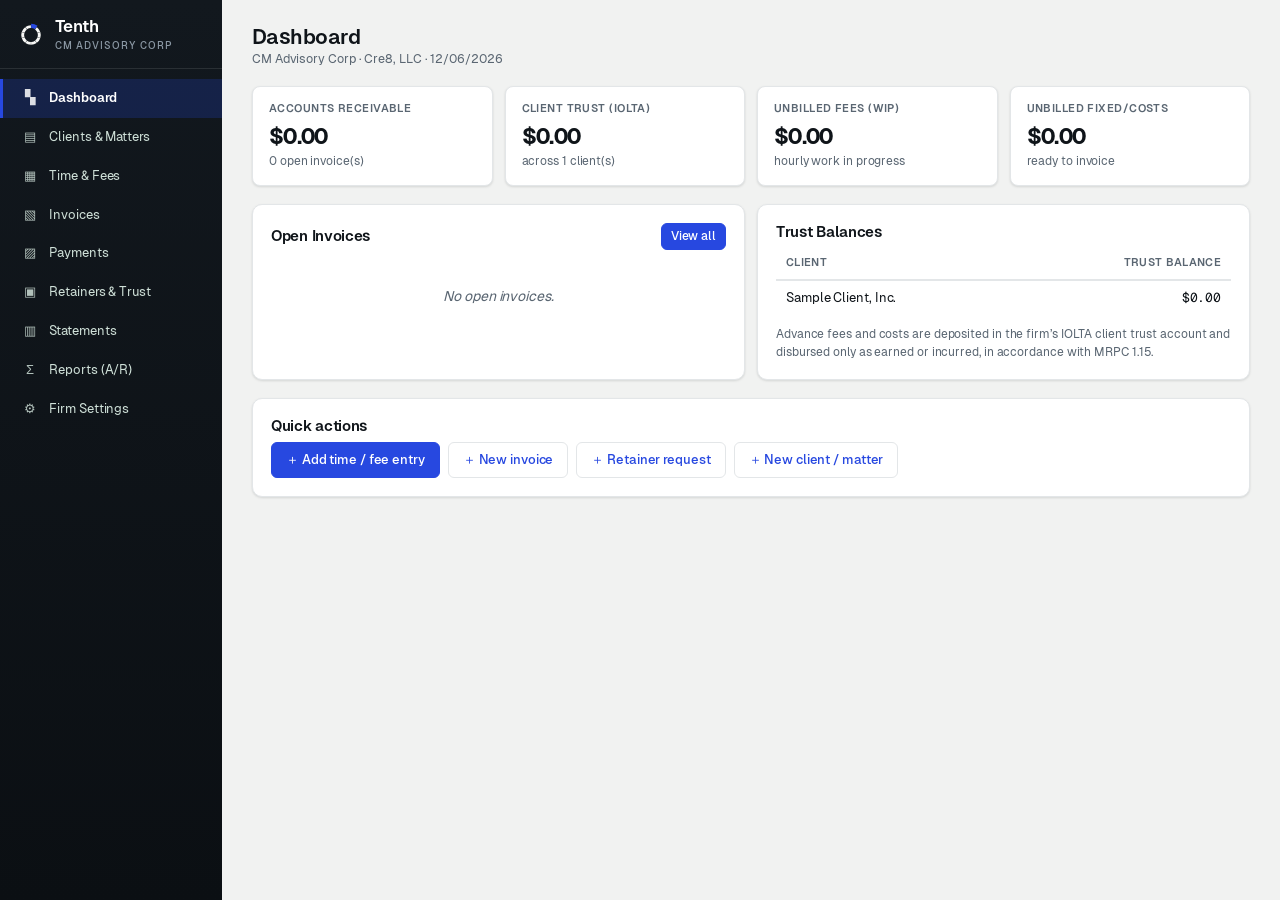
==== commit 0b5e3a56: "Ship the Tenth brand system across the app - Re-skin the app to the Tenth product brand: cobalt prim" ====
--- a/index.html
+++ b/index.html
@@ -3,21 +3,31 @@
 <head>
 <meta charset="UTF-8">
 <meta name="viewport" content="width=device-width, initial-scale=1.0">
-<title>Legal Billing &amp; Trust Manager</title>
+<meta name="theme-color" content="#0F1419">
+<link rel="icon" href="[data-uri]">
+<title>Tenth — Billing &amp; Trust</title>
 <style>
+/* Geist Sans + Geist Mono — SIL OFL 1.1, embedded for offline use */
+@font-face{font-family:'Geist';font-style:normal;font-weight:400;font-display:swap;src:url([data-uri]) format('woff2');}@font-face{font-family:'Geist';font-style:normal;font-weight:500;font-display:swap;src:url([data-uri]) format('woff2');}@font-face{font-family:'Geist';font-style:normal;font-weight:600;font-display:swap;src:url([data-uri]) format('woff2');}@font-face{font-family:'Geist';font-style:normal;font-weight:700;font-display:swap;src:url([data-uri]) format('woff2');}@font-face{font-family:'Geist Mono';font-style:normal;font-weight:400;font-display:swap;src:url([data-uri]) format('woff2');}@font-face{font-family:'Geist Mono';font-style:normal;font-weight:500;font-display:swap;src:url([data-uri]) format('woff2');}
   :root{
-    /* CM Advisory Corp brand palette */
-    --emerald:#0F5A43; --forest:#0A3B2D; --ink:#16211C; --gold:#C2A15A;
-    --paper:#F7F6F1; --stone:#6E7A75;
-    --bg:#f1f3f2; --panel:#ffffff; --muted:#6E7A75;
-    --line:#e2e5e2; --accent:#0F5A43; --accent2:#0A3B2D; --accent-soft:#e7f0ec;
-    --good:#0F5A43; --good-soft:#e7f0ec; --warn:#8a6d00; --warn-soft:#fbf3dc;
-    --bad:#a8321f; --bad-soft:#fbeae7; --nc:#7a4fb5; --nc-soft:#f2ecfa;
-    --radius:8px; --shadow:0 1px 3px rgba(16,33,28,.08),0 1px 2px rgba(16,33,28,.06);
+    /* ============ Tenth — brand tokens ============ */
+    --ink:#0F1419; --graphite:#2C343C; --slate:#5A6672; --mist:#9AA5AE;
+    --paper:#F7F7F5; --stone:#5A6672;
+    --cobalt:#2748E0; --cobalt-press:#1B34A8; --cobalt-soft:#E9EDFD; --cobalt-line:#BCC8F7;
+    --trust:#0E6E7A; --trust-soft:#E3F0F2; --trust-line:#B9DBDF;
+    /* document ink — invoices carry the billing company's identity, not Tenth's */
+    --doc-ink:#101418; --doc-sub:#2C343C; --doc-rule:#C4CBD1; --doc-band:#101418;
+    /* legacy aliases retained so existing rules keep working */
+    --emerald:#2748E0; --forest:#2C343C; --gold:#2748E0;
+    --bg:#F1F2F1; --panel:#ffffff; --muted:#5A6672;
+    --line:#E3E6E8; --accent:#2748E0; --accent2:#1B34A8; --accent-soft:#E9EDFD;
+    --good:#16794C; --good-soft:#E6F2EC; --warn:#8A6100; --warn-soft:#FBF1DC;
+    --bad:#B3271E; --bad-soft:#FBEAE8; --nc:#6A4BB5; --nc-soft:#F1ECFB;
+    --radius:8px; --shadow:0 1px 3px rgba(15,20,25,.08),0 1px 2px rgba(15,20,25,.05);
   }
   *{box-sizing:border-box}
   html,body{margin:0;padding:0}
-  body{font-family:'Poppins',-apple-system,BlinkMacSystemFont,"Segoe UI",Roboto,Helvetica,Arial,sans-serif;
+  body{font-family:'Geist',-apple-system,BlinkMacSystemFont,"Segoe UI",Roboto,Helvetica,Arial,sans-serif;
     background:var(--bg); color:var(--ink); font-size:14px; line-height:1.45;}
   h1,h2,h3,h4{margin:0 0 .4em; font-weight:600; line-height:1.25;}
   a{color:var(--accent2);}
@@ -47,15 +57,15 @@
 
   /* Layout */
   #app{display:flex; min-height:100vh;}
-  #side{width:222px; background:linear-gradient(180deg,#0F5A43,#0A3B2D); color:#cfe0d8; flex:0 0 222px; padding:0; position:sticky; top:0; height:100vh; overflow:auto;}
+  #side{width:222px; background:linear-gradient(180deg,#12181E,#0B0F13); color:#cfe0d8; flex:0 0 222px; padding:0; position:sticky; top:0; height:100vh; overflow:auto;}
   #side .brand{padding:18px 18px 14px; border-bottom:1px solid rgba(255,255,255,.10); display:flex; align-items:center; gap:10px;}
   #side .brand .mono{width:34px; height:34px; border-radius:8px; background:#0A3B2D; color:var(--paper); font-weight:700; font-size:14px; display:flex; align-items:center; justify-content:center; letter-spacing:.02em; border-bottom:2px solid var(--gold);}
   #side .brand b{color:#fff; font-size:14px; display:block; line-height:1.15;}
-  #side .brand span{font-size:10.5px; color:var(--gold); letter-spacing:.06em; text-transform:uppercase;}
+  #side .brand span{font-size:10.5px; color:#8B98A4; letter-spacing:.06em; text-transform:uppercase;}
   #side nav{padding:10px 0;}
   #side nav a{display:flex; align-items:center; gap:10px; padding:10px 18px; color:#cfe0d8; text-decoration:none; font-size:13.5px; cursor:pointer; border-left:3px solid transparent;}
   #side nav a:hover{background:rgba(255,255,255,.06); color:#fff;}
-  #side nav a.active{background:rgba(194,161,90,.16); color:#fff; border-left-color:var(--gold); font-weight:600;}
+  #side nav a.active{background:rgba(39,72,224,.22); color:#fff; border-left-color:var(--gold); font-weight:600;}
   #side nav a .ic{width:18px; text-align:center; opacity:.85;}
   #main{flex:1; min-width:0; padding:24px 30px 60px; max-width:1180px;}
   .topbar{display:flex; align-items:center; justify-content:space-between; margin-bottom:18px; gap:12px; flex-wrap:wrap;}
@@ -119,16 +129,16 @@
     color:var(--ink); font-size:11.5px; line-height:1.5;
     font-family:'Poppins','Segoe UI',Helvetica,Arial,sans-serif;}
   .doc .lbl{color:var(--stone); font-size:9px; text-transform:uppercase; letter-spacing:.08em; font-weight:600;}
-  .doc .doctitle{font-size:26px; letter-spacing:.06em; font-weight:600; color:var(--emerald); text-transform:uppercase; margin:0;}
-  .doc h1,.doc h2,.doc h3{color:var(--emerald);}
+  .doc .doctitle{font-size:26px; letter-spacing:.06em; font-weight:600; color:var(--doc-ink); text-transform:uppercase; margin:0;}
+  .doc h1,.doc h2,.doc h3{color:var(--doc-ink);}
 
   /* Masthead */
   .doc .lh{display:flex; justify-content:space-between; align-items:flex-start; gap:20px;}
   .doc .lh-logo{max-height:66px; max-width:260px;}
-  .doc .lh-name{font-weight:700; color:var(--emerald); font-size:19px; line-height:1.1; letter-spacing:.01em;}
-  .doc .lh-tag{color:var(--gold); font-size:9px; letter-spacing:.14em; text-transform:uppercase; margin-top:3px; font-weight:600;}
+  .doc .lh-name{font-weight:700; color:var(--doc-ink); font-size:19px; line-height:1.1; letter-spacing:.01em;}
+  .doc .lh-tag{color:var(--doc-rule); font-size:9px; letter-spacing:.14em; text-transform:uppercase; margin-top:3px; font-weight:600;}
   .doc .lh-contact{font-size:10px; color:var(--stone); text-align:right; line-height:1.55;}
-  .doc .lh-rule{border:none; border-top:2px solid var(--gold); margin:12px 0 0;}
+  .doc .lh-rule{border:none; border-top:2px solid var(--doc-rule); margin:12px 0 0;}
 
   /* Meta / parties */
   .doc .meta{display:flex; justify-content:space-between; gap:24px; margin-top:20px;}
@@ -142,7 +152,7 @@
   .doc .summary{display:flex; margin:22px 0 6px; border:1px solid var(--line); border-radius:8px; overflow:hidden;}
   .doc .summary .cell{flex:1; padding:12px 16px; border-right:1px solid var(--line);}
   .doc .summary .cell:last-child{border-right:none;}
-  .doc .summary .cell.due{background:var(--emerald); color:#fff;}
+  .doc .summary .cell.due{background:var(--doc-ink); color:#fff;}
   .doc .summary .cell.due .lbl,.doc .summary .cell.due .amt{color:#fff;}
   .doc .summary .lbl{margin-bottom:3px;}
   .doc .summary .amt{font-size:17px; font-weight:600; font-variant-numeric:tabular-nums; color:var(--ink);}
@@ -153,19 +163,19 @@
     font-weight:600; padding:7px 8px; border-bottom:1px solid var(--line);}
   .doc tbody td{padding:7px 8px; border-bottom:1px solid #eef0ee; vertical-align:top;}
   .doc td.num,.doc th.num{text-align:right; font-variant-numeric:tabular-nums; white-space:nowrap;}
-  .doc .sec-title td{background:var(--emerald); color:#fff; font-weight:600; text-transform:uppercase;
+  .doc .sec-title td{background:var(--doc-ink); color:#fff; font-weight:600; text-transform:uppercase;
     letter-spacing:.06em; font-size:10px; padding:7px 10px; border:none;}
-  .doc .subtot td{border-top:1px solid var(--gold); border-bottom:none; padding-top:7px; font-weight:600; color:var(--ink);}
+  .doc .subtot td{border-top:1px solid var(--doc-rule); border-bottom:none; padding-top:7px; font-weight:600; color:var(--ink);}
   .doc .nc{color:var(--nc); font-style:italic;}
   .doc .muted{color:var(--stone);}
   /* Per-matter grouping */
-  .doc .matter-hd{margin:22px 0 0; padding:7px 10px; background:var(--forest); color:#fff; font-weight:600;
+  .doc .matter-hd{margin:22px 0 0; padding:7px 10px; background:var(--doc-ink); color:#fff; font-weight:600;
     font-size:11.5px; letter-spacing:.03em; border-radius:5px 5px 0 0;}
-  .doc .matter-hd .mnum{color:var(--gold); font-weight:500; font-size:10px; margin-left:8px;}
+  .doc .matter-hd .mnum{color:var(--doc-rule); font-weight:500; font-size:10px; margin-left:8px;}
   .doc .matter-sub{padding:7px 10px; margin-bottom:4px;
     background:var(--paper); border:1px solid #e6e3d9; border-top:none; border-radius:0 0 5px 5px; font-weight:600; font-size:11px; color:var(--ink);}
   .doc .matter-sub .r{display:flex; justify-content:space-between; padding:1px 0;}
-  .doc .matter-sub .r.disc{color:var(--emerald); font-weight:500;}
+  .doc .matter-sub .r.disc{color:var(--doc-ink); font-weight:500;}
   .doc .matter-sub .r.tot{border-top:1px solid #e6e3d9; margin-top:3px; padding-top:4px;}
   .doc .matter-grp table:first-of-type{margin-top:0 !important;}
 
@@ -173,27 +183,27 @@
   .doc .totals{width:290px; margin-left:auto; margin-top:14px;}
   .doc .totals td{padding:3px 2px; border:none; font-size:11px;}
   .doc .totals td:last-child{text-align:right; font-variant-numeric:tabular-nums;}
-  .doc .totals tr.disc td{color:var(--emerald);}
+  .doc .totals tr.disc td{color:var(--doc-ink);}
   .doc .totals tr.rule td{border-top:1px solid var(--line); padding-top:6px;}
-  .doc .totals tr.grand td{border-top:2px solid var(--emerald); font-weight:700; font-size:13.5px; padding-top:7px; color:var(--emerald);}
+  .doc .totals tr.grand td{border-top:2px solid var(--doc-ink); font-weight:700; font-size:13.5px; padding-top:7px; color:var(--doc-ink);}
   .doc .totals tr.bal td{font-weight:700; font-size:13.5px; color:var(--ink);}
 
   /* Notes */
-  .doc .note{font-size:10px; color:#3c463f; background:var(--paper); border:1px solid #e6e3d9; border-left:3px solid var(--gold);
+  .doc .note{font-size:10px; color:#3c463f; background:#F5F6F6; border:1px solid #E3E6E8; border-left:3px solid var(--doc-ink);
     border-radius:5px; padding:9px 12px; margin-top:14px;}
-  .doc .note b{color:var(--emerald);}
+  .doc .note b{color:var(--doc-ink);}
   .doc .note table td{border:none; padding:3px 8px; font-size:9.5px;}
   .doc .note table th{color:var(--stone); border-bottom:1px solid #e6e3d9; padding:3px 8px;}
   .doc .sig{margin-top:38px;}
 
   /* Remittance stub */
-  .doc .stub{margin-top:26px; border-top:1.5px dashed var(--gold); padding-top:6px;}
+  .doc .stub{margin-top:26px; border-top:1.5px dashed var(--doc-rule); padding-top:6px;}
   .doc .stub .cut{font-size:8.5px; color:var(--stone); letter-spacing:.12em; text-transform:uppercase; margin-bottom:8px;}
   .doc .stub .row2{display:flex; justify-content:space-between; align-items:flex-end; gap:20px;}
   .doc .stub .box{border:1px solid var(--line); border-radius:6px; padding:8px 12px; min-width:150px;}
 
-  .docbar{position:sticky; top:0; background:var(--forest); padding:10px 16px; display:flex; gap:10px; align-items:center; margin:-26px -26px 26px; z-index:5;}
-  .docbar .btn{background:var(--gold); color:var(--forest); border-color:var(--gold); font-weight:600;}
+  .docbar{position:sticky; top:0; background:var(--doc-ink); padding:10px 16px; display:flex; gap:10px; align-items:center; margin:-26px -26px 26px; z-index:5;}
+  .docbar .btn{background:var(--doc-rule); color:var(--doc-ink); border-color:var(--doc-rule); font-weight:600;}
   .docbar .btn:hover{background:#d0b673;}
   .docbar .btn.sec{background:transparent; border-color:rgba(255,255,255,.3); color:#eaf0ec;}
   @media print{
@@ -204,12 +214,67 @@
     .doc:last-child{page-break-after:auto;}
     .doc .sec-title td,.doc .summary .cell.due{-webkit-print-color-adjust:exact; print-color-adjust:exact;}
   }
+/* ==========================================================
+   Tenth brand layer  v1.0
+   ========================================================== */
+  body{font-family:'Geist',-apple-system,BlinkMacSystemFont,"Segoe UI",Roboto,Helvetica,Arial,sans-serif;
+       -webkit-font-smoothing:antialiased; letter-spacing:-0.006em;}
+  h1,h2,h3,h4{letter-spacing:-0.02em;}
+  .topbar h1{font-size:21px; letter-spacing:-0.024em;}
+
+  /* Figures are monospaced and tabular everywhere money is shown */
+  td.num, .totals td:last-child, .money,
+  .doc td.num, .doc .totals td:last-child{
+    font-family:'Geist Mono',ui-monospace,Menlo,Consolas,monospace;
+    font-variant-numeric:tabular-nums; letter-spacing:-0.01em;}
+
+  /* Sidebar lockup */
+  #side .brand{padding:17px 18px 15px; gap:11px;}
+  #side .brand .mk{flex:0 0 26px;}
+  #side .brand b{font-size:17px; font-weight:600; letter-spacing:-0.03em; color:#fff;}
+  #side .brand span{font-size:10px; letter-spacing:.1em; font-weight:500; color:#8B98A4;
+    display:block; margin-top:2px; white-space:nowrap; overflow:hidden; text-overflow:ellipsis; max-width:150px;}
+  #side nav a{font-size:13px; letter-spacing:-0.004em;}
+  #side nav a.active{border-left-color:var(--cobalt);}
+
+  /* Controls */
+  .btn{border-radius:6px; font-weight:500; letter-spacing:-0.008em;}
+  .btn:focus-visible, input:focus-visible, select:focus-visible, textarea:focus-visible{
+    outline:2px solid var(--cobalt); outline-offset:1px;}
+  input:focus,select:focus,textarea:focus{outline:none; border-color:var(--cobalt);
+    box-shadow:0 0 0 3px var(--cobalt-soft);}
+  .card{border-radius:10px;}
+
+  .stat .v, th.num, .doc th.num{font-variant-numeric:tabular-nums;}
+  .stat .v{letter-spacing:-0.03em;}
+
+  /* Trust money is never the colour of operating money */
+  .tag.trust{background:var(--trust-soft); color:var(--trust);}
+  .trust-figure, #trustBal td.num{color:var(--trust); font-weight:500;}
+
+  /* Document chrome */
+  .docbar{background:var(--ink);}
+  .docbar .btn{background:var(--cobalt); color:#fff; border-color:var(--cobalt); font-weight:500;}
+  .doc .doctitle{letter-spacing:.08em;}
+  .doc .lh-tag{color:var(--doc-sub); letter-spacing:.15em;}
+  .doc .lh-rule{border-top:1.5px solid var(--doc-ink);}
+  .doc .summary .cell.due{background:var(--doc-band);}
+  /* Section labels read as ruled headings, not filled bars — less ink, more paper */
+  .doc .sec-title td{background:transparent !important; color:var(--doc-ink); font-weight:600;
+    letter-spacing:.14em; font-size:9px; padding:14px 0 5px; border:none;
+    border-bottom:1.2px solid var(--doc-ink);}
+  .doc .matter-hd{border-radius:3px 3px 0 0; letter-spacing:.02em;}
+  .doc .matter-hd .mnum{color:#AEB7BF;}
+  .doc thead th{border-bottom:1px solid var(--doc-rule); color:var(--doc-sub);}
+  .doc .subtot td{border-top:1px solid var(--doc-rule);}
+  .doc .totals tr.grand td{border-top:1.5px solid var(--doc-ink);}
+
 </style>
 </head>
 <body>
 <div id="app">
   <aside id="side">
-    <div class="brand"><div class="mono">CM</div><div><b id="brandName">CM Advisory Corp</b><span id="brandSub">Billing &amp; Trust</span></div></div>
+    <div class="brand"><svg class="mk" width="26" height="26" xmlns="http://www.w3.org/2000/svg" viewBox="0 0 100 100"><path d="M50.489 15.003 A35.0 35.0 0 0 1 70.175 21.400" fill="none" stroke="#2748E0" stroke-width="17.0"/><path d="M69.169 24.377 A32 32 0 0 1 80.293 39.687" fill="none" stroke="#F7F7F5" stroke-width="11"/><path d="M80.569 40.537 A32 32 0 0 1 80.569 59.463" fill="none" stroke="#F7F7F5" stroke-width="11"/><path d="M80.293 60.313 A32 32 0 0 1 69.169 75.623" fill="none" stroke="#F7F7F5" stroke-width="11"/><path d="M68.446 76.149 A32 32 0 0 1 50.447 81.997" fill="none" stroke="#F7F7F5" stroke-width="11"/><path d="M49.553 81.997 A32 32 0 0 1 31.554 76.149" fill="none" stroke="#F7F7F5" stroke-width="11"/><path d="M30.831 75.623 A32 32 0 0 1 19.707 60.313" fill="none" stroke="#F7F7F5" stroke-width="11"/><path d="M19.431 59.463 A32 32 0 0 1 19.431 40.537" fill="none" stroke="#F7F7F5" stroke-width="11"/><path d="M19.707 39.687 A32 32 0 0 1 30.831 24.377" fill="none" stroke="#F7F7F5" stroke-width="11"/><path d="M31.554 23.851 A32 32 0 0 1 49.553 18.003" fill="none" stroke="#F7F7F5" stroke-width="11"/></svg><div><b id="brandName">Tenth</b><span id="brandSub">Billing &amp; Trust</span></div></div>
     <nav id="nav"></nav>
   </aside>
   <main id="main"></main>
@@ -437,7 +502,7 @@
 ];
 
 function render(){
-  $('#brandName').textContent = primaryFirm().name || 'Legal Billing';
+  $('#brandSub').textContent = primaryFirm().name || 'Billing & Trust';
   const nav = $('#nav');
   nav.innerHTML = TABS.map(t=>`<a data-tab="${t.id}" class="${DB.ui.tab===t.id?'active':''}"><span class="ic">${t.ic}</span>${t.label}</a>`).join('');
   nav.querySelectorAll('a').forEach(a=>a.onclick=()=>{ DB.ui.tab=a.dataset.tab; save(); render(); window.scrollTo(0,0); });
@@ -1377,7 +1442,7 @@
       el.innerHTML=`${noun}: <b>${money(state.amount||0)}</b> &nbsp;·&nbsp; Applied to invoices: <b>${money(applied)}</b> &nbsp;·&nbsp;
         ${over?`<span style="color:var(--bad)"><b>Over-applied by ${money(applied-(state.amount||0))}</b> — reduce allocations.</span>`
              :`Unapplied credit: <b>${money(unapplied)}</b>`}`;
-      el.style.borderLeftColor = over ? 'var(--bad)' : 'var(--gold)';
+      el.style.borderLeftColor = over ? 'var(--bad)' : 'var(--cobalt)';
     }
     drawAlloc();
     if(opts.focusInvoiceId){ const inv=DB.invoices.find(i=>i.id===opts.focusInvoiceId); if(inv){ state.amount=invoiceBalance(inv); amtI.value=state.amount; autoApply(); } }
@@ -1648,7 +1713,7 @@
   const overdue = issued(inv) && bal>0.005 && invoiceAgeDays(inv)>0;
   const statusChip = inv.status==='void' ? `<span style="color:var(--stone)">VOID</span>`
     : isDraft ? `<span style="color:var(--stone)">DRAFT</span>`
-    : totalOwed<=0.005 ? `<span style="color:var(--emerald)">PAID IN FULL</span>`
+    : totalOwed<=0.005 ? `<span style="color:var(--good)">PAID IN FULL</span>`
     : overdue ? `<span style="color:var(--bad)">PAST DUE (${invoiceAgeDays(inv)} days)</span>` : '';
 
   const itemsHtml = invItemsHtml(inv, b);
@@ -1687,7 +1752,7 @@
     <div class="docbar noprint">
       <button class="btn" onclick="window.print()">🖨 Print / Save PDF</button>
       ${isDraft?`<button class="btn sec" id="editLinesBtn">✎ Edit lines</button>
-        <button class="btn" id="finalizeBtn" style="background:var(--gold);color:var(--forest);border-color:var(--gold)">Finalize &amp; Issue</button>`:''}
+        <button class="btn" id="finalizeBtn" style="background:var(--cobalt);color:#fff;border-color:var(--cobalt)">Finalize &amp; Issue</button>`:''}
       ${!isDraft?`<button class="btn sec" id="payBtn">Apply Payment</button>`:''}
       <button class="btn sec" id="editDisc">Discount</button>
       ${!isDraft?`<button class="btn sec" id="applyTrustBtn">Apply Trust</button>`:''}
